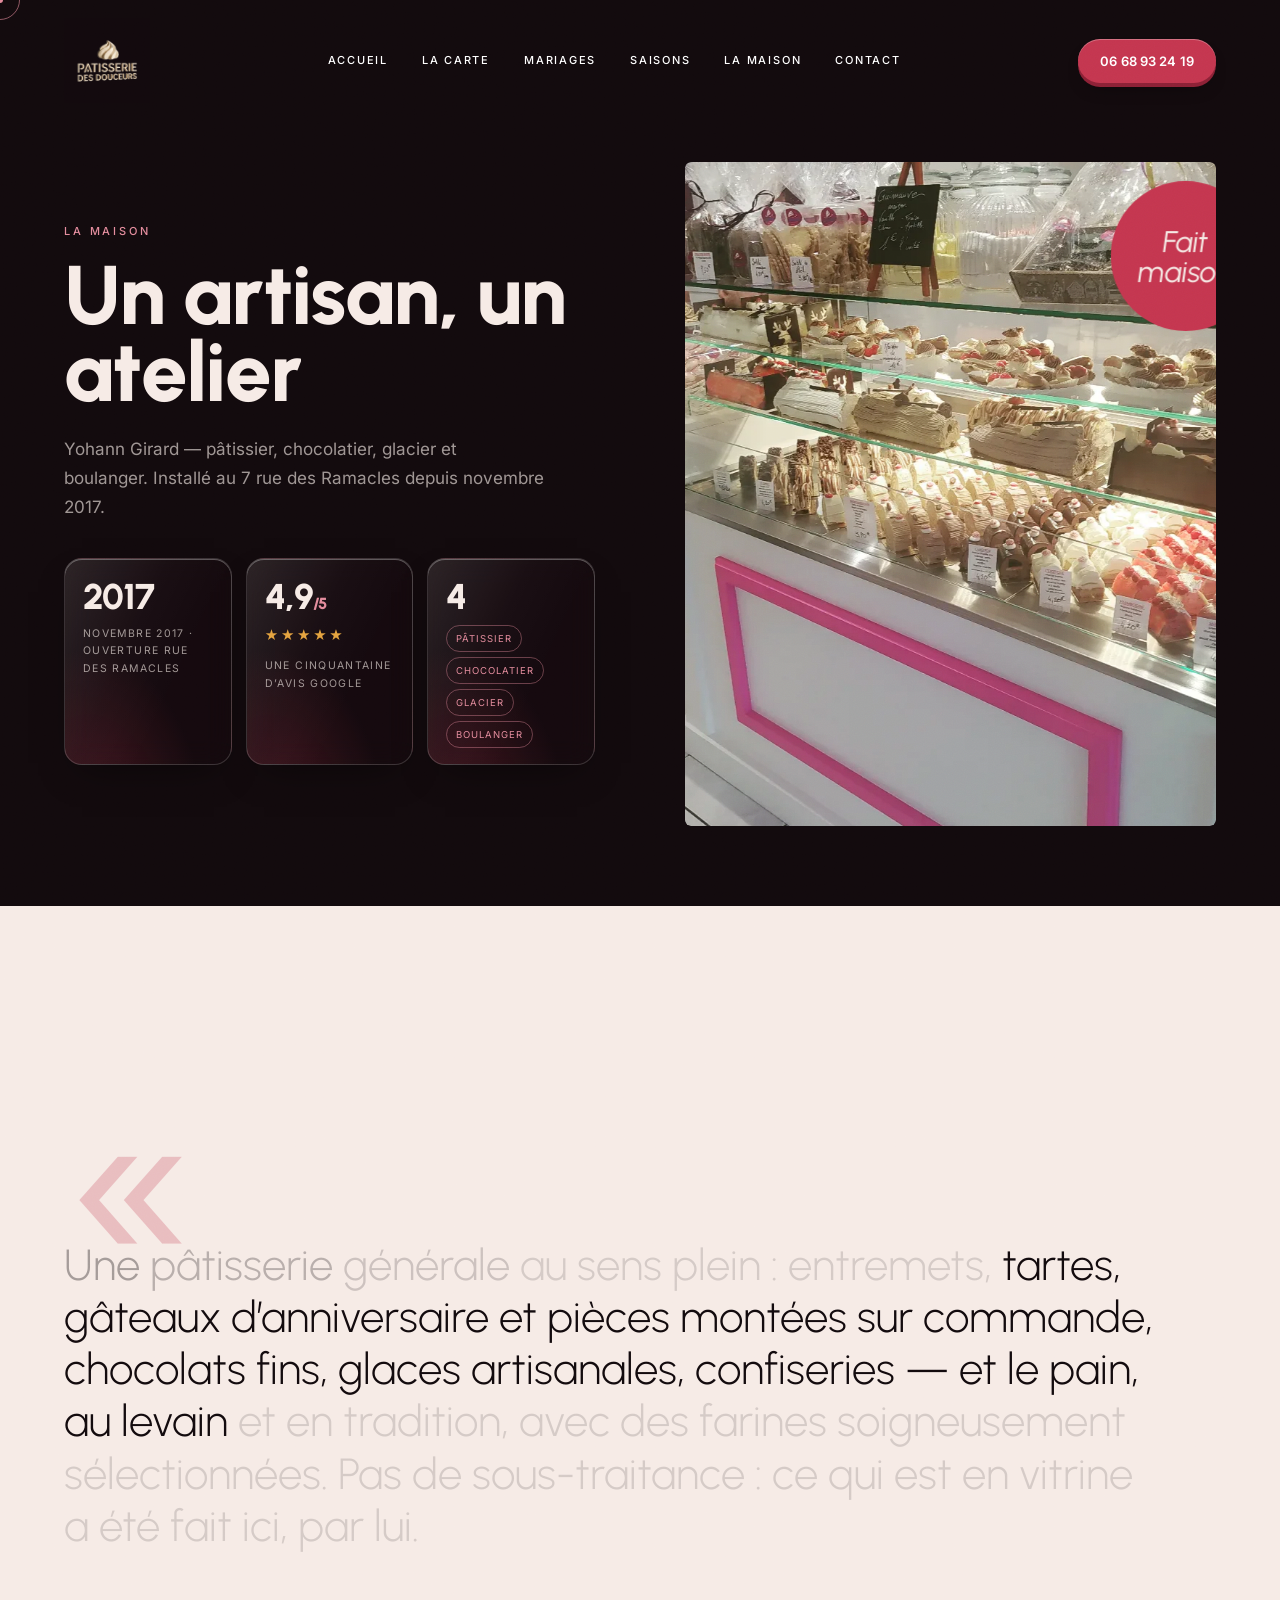
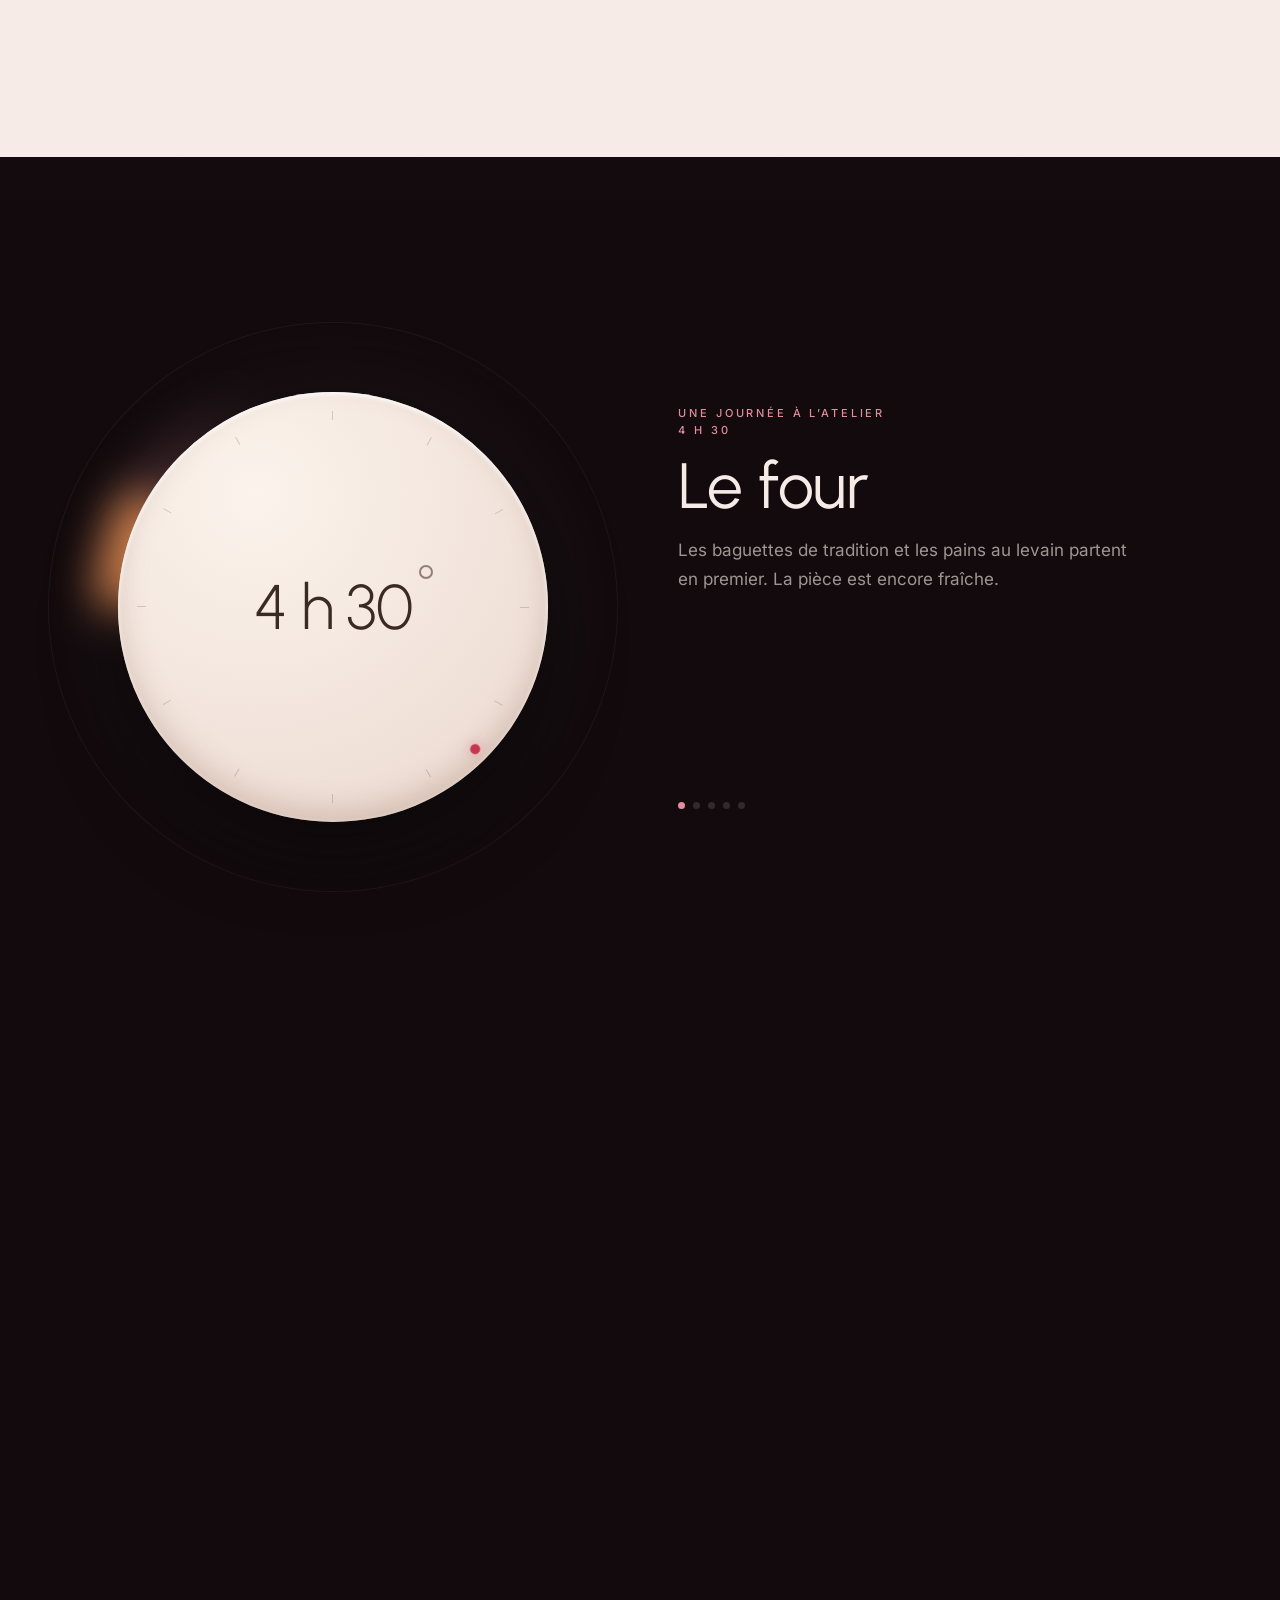
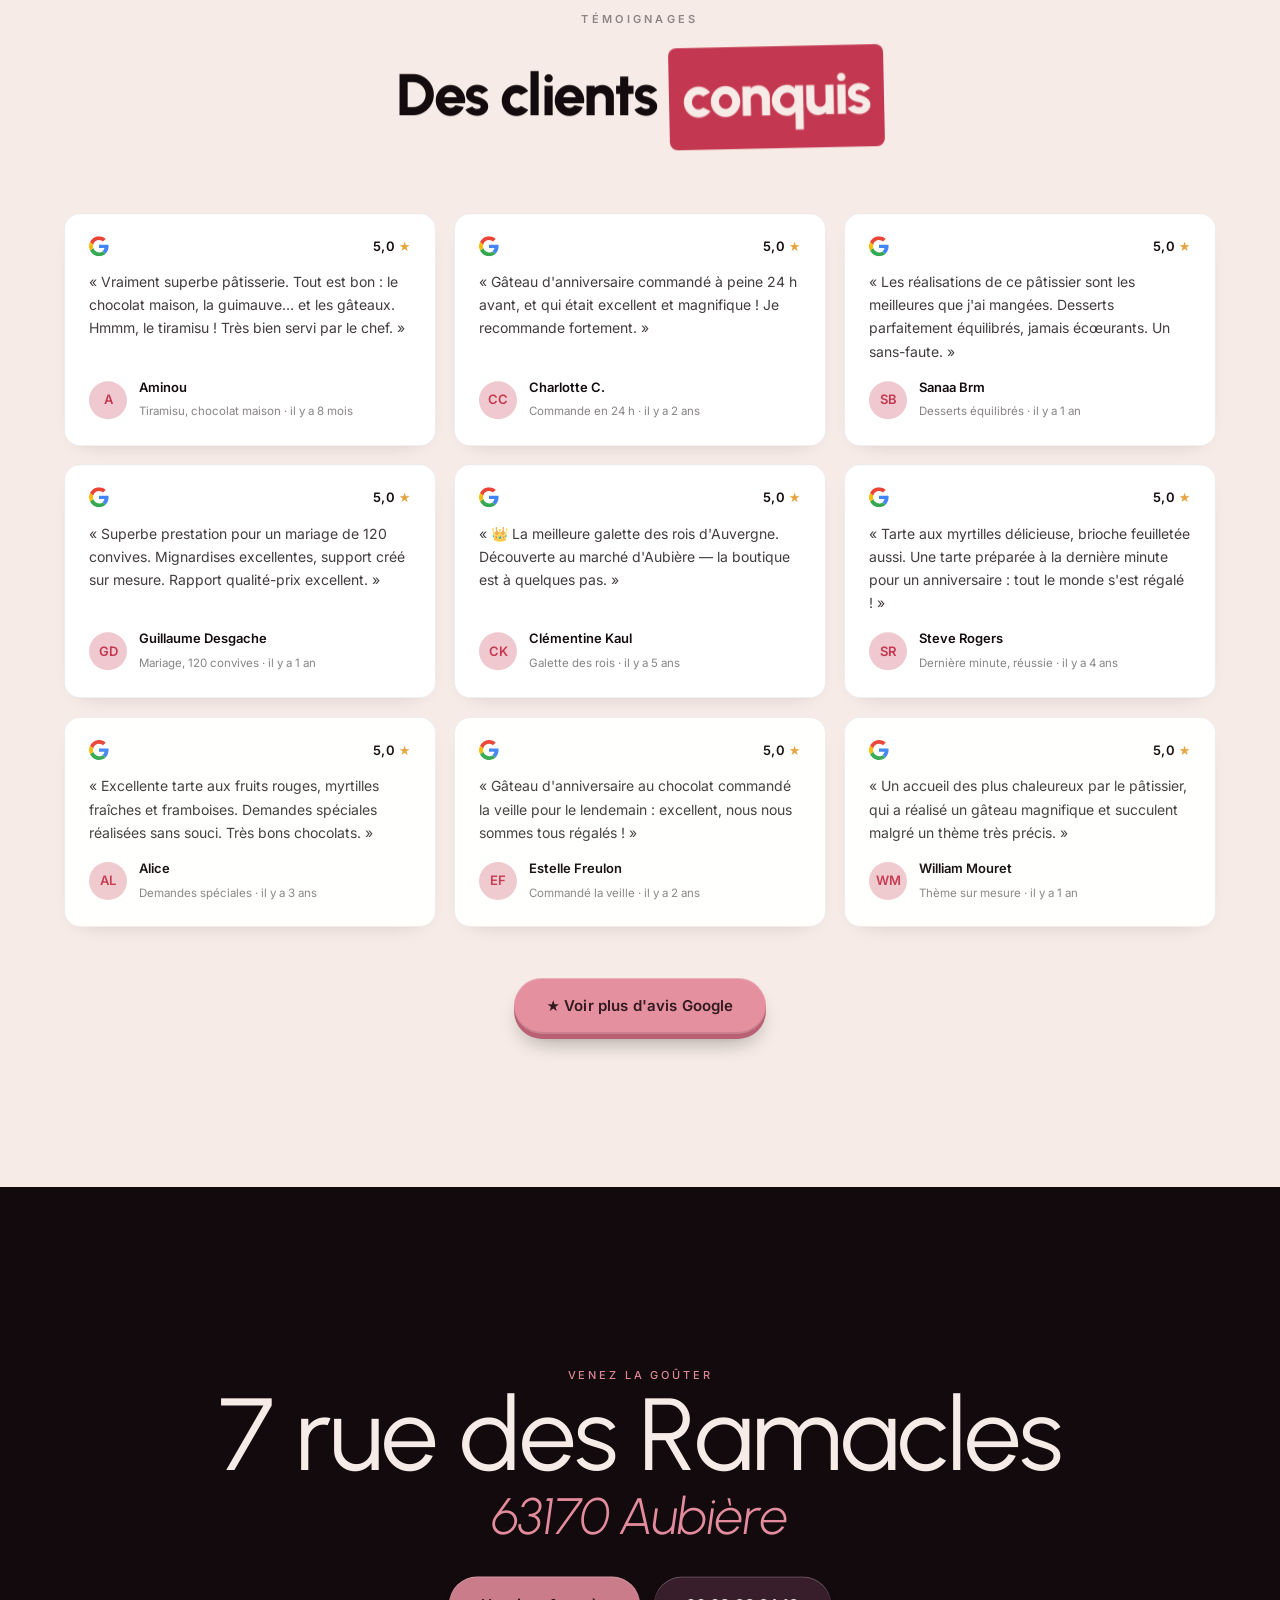
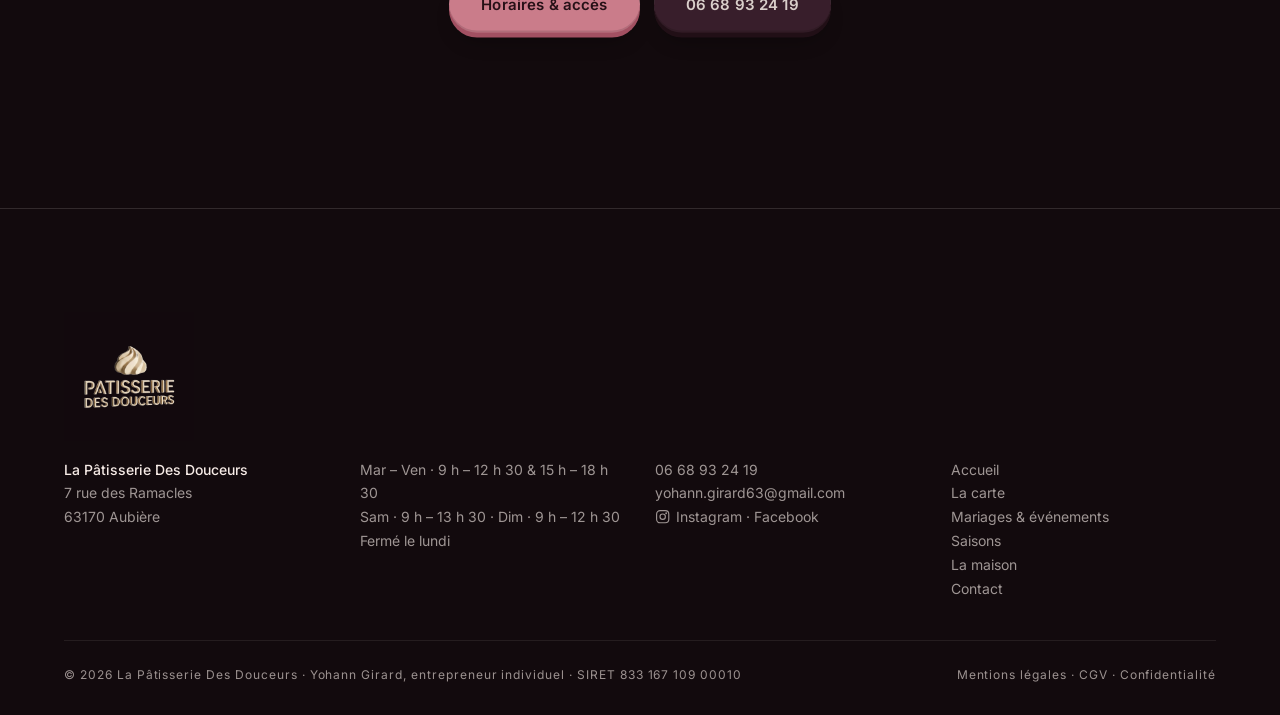
==== a-propos.html @ 2ba3e2e2 "Sélune : duplication de Patisserie douceurs Co-Authored-By: Claude Opus 5.5 <noreply@anthropic.com>" ====
<!doctype html>
<html lang="fr">
<head>
<meta charset="utf-8">
<meta name="viewport" content="width=device-width, initial-scale=1">
<title>La maison — Yohann Girard, pâtissier chocolatier à Aubière</title>
<meta name="description" content="Yohann Girard a ouvert La Pâtisserie Des Douceurs à Aubière en 2017 : pâtisserie générale, chocolats fins, glaces artisanales, pain au levain — tout est fait à l’atelier.">
<meta property="og:title" content="La maison — Yohann Girard, pâtissier chocolatier à Aubière">
<meta property="og:description" content="Yohann Girard a ouvert La Pâtisserie Des Douceurs à Aubière en 2017 : pâtisserie générale, chocolats fins, glaces artisanales, pain au levain — tout est fait à l’atelier.">
<meta property="og:image" content="img/hero.webp">
<meta property="og:locale" content="fr_FR">
<link rel="icon" href="data:image/svg+xml,%3Csvg xmlns='http://www.w3.org/2000/svg' viewBox='0 0 32 32'%3E%3Crect width='32' height='32' rx='8' fill='%23120A0D'/%3E%3Ccircle cx='16' cy='17' r='8' fill='%23E48C9D'/%3E%3Ccircle cx='13' cy='13' r='2.2' fill='%23C4364F'/%3E%3Ccircle cx='19' cy='13' r='2.2' fill='%23C4364F'/%3E%3Ccircle cx='16' cy='10' r='2.2' fill='%23C4364F'/%3E%3C/svg%3E">
<link rel="preload" href="fonts/urbanist-latin-800-normal.woff2" as="font" type="font/woff2" crossorigin>
<link rel="preload" href="fonts/inter-latin-400-normal.woff2" as="font" type="font/woff2" crossorigin>
<link rel="stylesheet" href="vendor/lenis.css">
<link rel="stylesheet" href="styles.css">
<link rel="stylesheet" href="pages.css">
</head>
<body class="sub p-maison">

<div class="grain" aria-hidden="true"></div>
<div class="cursor" aria-hidden="true"><span class="cursor__dot"></span><span class="cursor__ring"><span class="cursor__label"></span></span></div>
<header class="nav" id="nav">
  <button class="nav__burger" id="burger" aria-label="Menu"><i></i><i></i></button>
  <a class="nav__logo" href="index.html" aria-label="Pâtisserie des Douceurs">
    <img class="nav__logo-img" src="img/logo.webp" alt="Pâtisserie des Douceurs">
  </a>
  <nav class="nav__links"><a href="index.html">Accueil</a><a href="carte.html">La carte</a><a href="mariages.html">Mariages</a><a href="saisons.html">Saisons</a><a href="a-propos.html" aria-current=page>La maison</a><a href="contact.html">Contact</a></nav>
  <a class="btn btn--pill" href="tel:+33668932419" data-cursor="Appeler" data-magnet>06 68 93 24 19</a>
</header>
<div class="menu" id="menu">
  <a href="index.html">Accueil</a><a href="carte.html">La carte</a><a href="mariages.html">Mariages</a><a href="saisons.html">Saisons</a><a href="a-propos.html" aria-current=page>La maison</a><a href="contact.html">Contact</a>
</div>
<main id="top">
<section class="portrait-hero">
  <div class="portrait-hero__text">
    <p class="eyebrow" data-reveal>La maison</p>
    <h1 class="portrait-hero__title" data-letters>Un artisan, un atelier</h1>
    <p class="portrait-hero__lead" data-reveal>Yohann Girard — pâtissier, chocolatier, glacier et boulanger. Installé au 7 rue des Ramacles depuis novembre 2017.</p>
    <div class="facts" data-reveal>
      <div class="fact"><b><span data-count="2017">0</span></b><span class="fact__label">Novembre 2017 · ouverture rue des Ramacles</span></div>
      <div class="fact"><b><span class="fact__note">4,9</span><i>/5</i></b><span class="fact__stars" aria-label="4,9 sur 5">★★★★★</span><span class="fact__label">Une cinquantaine d’avis Google</span></div>
      <div class="fact"><b><span data-count="4">0</span></b><span class="fact__tags"><i>Pâtissier</i><i>Chocolatier</i><i>Glacier</i><i>Boulanger</i></span></div>
    </div>
  </div>
  <figure class="portrait-hero__fig tilt" data-tilt data-reveal-clip>
    <div class="tilt__inner"><img src="img/maison-hero.webp" alt="La vitrine de la boutique, rue des Ramacles" data-parallax-img></div>
    <span class="portrait-hero__stamp" data-speed="-0.4">Fait<br>maison</span>
  </figure>
</section>

<section class="quote">
  <p class="quote__mark" aria-hidden="true">«</p>
  <p class="quote__text" data-scrub-words>Une pâtisserie générale au sens plein : entremets, tartes, gâteaux d’anniversaire et pièces montées sur commande, chocolats fins, glaces artisanales, confiseries — et le pain, au levain et en tradition, avec des farines soigneusement sélectionnées. Pas de sous-traitance : ce qui est en vitrine a été fait ici, par lui.</p>
</section>

<section class="day" id="journee">
  <div class="day__pin">
    <div class="day__clock" aria-hidden="true">
      <span class="day__halo"></span>
      <span class="day__glow" id="clockGlow"></span>
      <span class="day__disc">
        <span class="day__ticks" id="clockTicks"></span>
        <i class="day__hand" id="clockHand"><b></b></i>
        <span class="day__time" id="clockTime">4 h 30</span>
      </span>
    </div>
    <div class="day__text">
      <p class="eyebrow">Une journée à l’atelier</p>
      <div class="day__moments"><div class="day__moment" data-moment="0"><b>4 h 30</b><h3>Le four</h3><p>Les baguettes de tradition et les pains au levain partent en premier. La pièce est encore fraîche.</p></div><div class="day__moment" data-moment="1"><b>6 h</b><h3>Les entremets</h3><p>Montage à la poche, repos au froid, glaçage velours. Ce qui a été fait la veille sort de cellule.</p></div><div class="day__moment" data-moment="2"><b>9 h</b><h3>La boutique ouvre</h3><p>Vitrine dressée. Les premières commandes du jour se retirent — parfois passées la veille.</p></div><div class="day__moment" data-moment="3"><b>12 h 30</b><h3>Pause</h3><p>Fermeture jusqu’à 15 h. Le temps de couler le chocolat, de turbiner les glaces en été.</p></div><div class="day__moment" data-moment="4"><b>15 h</b><h3>Réouverture</h3><p>Jusqu’à 18 h 30. On prend les commandes de la semaine, on parle pièces montées.</p></div></div>
      <div class="day__dots" aria-hidden="true"><i></i><i></i><i></i><i></i><i></i></div>
    </div>
  </div>
</section>

<section class="trev">
  <p class="trev__eyebrow" data-reveal>Témoignages</p>
  <h2 class="trev__title" data-reveal>Des clients <span>conquis</span></h2>
  <div class="trev__grid">
    <article class="trev__card" data-reveal>
      <header><svg class="trev__g" viewBox="0 0 24 24" width="20" height="20" aria-label="Google"><path fill="#4285F4" d="M23.5 12.3c0-.9-.1-1.5-.3-2.2H12v4.1h6.5c-.1 1.1-.8 2.7-2.4 3.8l3.7 2.9c2.2-2.1 3.7-5.1 3.7-8.6z"/><path fill="#34A853" d="M12 24c3.2 0 6-1.1 7.9-2.9l-3.7-2.9c-1 .7-2.4 1.2-4.2 1.2-3.2 0-6-2.2-6.9-5.2L1.3 17.1C3.3 21.2 7.3 24 12 24z"/><path fill="#FBBC05" d="M5.1 14.2c-.3-.7-.4-1.4-.4-2.2s.1-1.5.4-2.2L1.3 6.9C.5 8.5 0 10.2 0 12s.5 3.5 1.3 5.1l3.8-2.9z"/><path fill="#EA4335" d="M12 4.6c2.3 0 3.8 1 4.7 1.8l3.3-3.2C18 1.2 15.2 0 12 0 7.3 0 3.3 2.8 1.3 6.9l3.8 2.9c.9-3 3.7-5.2 6.9-5.2z"/></svg><span class="trev__score">5,0 <i>★</i></span></header>
      <p class="trev__quote">« Vraiment superbe pâtisserie. Tout est bon : le chocolat maison, la guimauve… et les gâteaux. Hmmm, le tiramisu ! Très bien servi par le chef. »</p>
      <footer><b>A</b><div><strong>Aminou</strong><span>Tiramisu, chocolat maison · il y a 8 mois</span></div></footer>
    </article>
    <article class="trev__card" data-reveal>
      <header><svg class="trev__g" viewBox="0 0 24 24" width="20" height="20" aria-label="Google"><path fill="#4285F4" d="M23.5 12.3c0-.9-.1-1.5-.3-2.2H12v4.1h6.5c-.1 1.1-.8 2.7-2.4 3.8l3.7 2.9c2.2-2.1 3.7-5.1 3.7-8.6z"/><path fill="#34A853" d="M12 24c3.2 0 6-1.1 7.9-2.9l-3.7-2.9c-1 .7-2.4 1.2-4.2 1.2-3.2 0-6-2.2-6.9-5.2L1.3 17.1C3.3 21.2 7.3 24 12 24z"/><path fill="#FBBC05" d="M5.1 14.2c-.3-.7-.4-1.4-.4-2.2s.1-1.5.4-2.2L1.3 6.9C.5 8.5 0 10.2 0 12s.5 3.5 1.3 5.1l3.8-2.9z"/><path fill="#EA4335" d="M12 4.6c2.3 0 3.8 1 4.7 1.8l3.3-3.2C18 1.2 15.2 0 12 0 7.3 0 3.3 2.8 1.3 6.9l3.8 2.9c.9-3 3.7-5.2 6.9-5.2z"/></svg><span class="trev__score">5,0 <i>★</i></span></header>
      <p class="trev__quote">« Gâteau d'anniversaire commandé à peine 24 h avant, et qui était excellent et magnifique ! Je recommande fortement. »</p>
      <footer><b>CC</b><div><strong>Charlotte C.</strong><span>Commande en 24 h · il y a 2 ans</span></div></footer>
    </article>
    <article class="trev__card" data-reveal>
      <header><svg class="trev__g" viewBox="0 0 24 24" width="20" height="20" aria-label="Google"><path fill="#4285F4" d="M23.5 12.3c0-.9-.1-1.5-.3-2.2H12v4.1h6.5c-.1 1.1-.8 2.7-2.4 3.8l3.7 2.9c2.2-2.1 3.7-5.1 3.7-8.6z"/><path fill="#34A853" d="M12 24c3.2 0 6-1.1 7.9-2.9l-3.7-2.9c-1 .7-2.4 1.2-4.2 1.2-3.2 0-6-2.2-6.9-5.2L1.3 17.1C3.3 21.2 7.3 24 12 24z"/><path fill="#FBBC05" d="M5.1 14.2c-.3-.7-.4-1.4-.4-2.2s.1-1.5.4-2.2L1.3 6.9C.5 8.5 0 10.2 0 12s.5 3.5 1.3 5.1l3.8-2.9z"/><path fill="#EA4335" d="M12 4.6c2.3 0 3.8 1 4.7 1.8l3.3-3.2C18 1.2 15.2 0 12 0 7.3 0 3.3 2.8 1.3 6.9l3.8 2.9c.9-3 3.7-5.2 6.9-5.2z"/></svg><span class="trev__score">5,0 <i>★</i></span></header>
      <p class="trev__quote">« Les réalisations de ce pâtissier sont les meilleures que j'ai mangées. Desserts parfaitement équilibrés, jamais écœurants. Un sans-faute. »</p>
      <footer><b>SB</b><div><strong>Sanaa Brm</strong><span>Desserts équilibrés · il y a 1 an</span></div></footer>
    </article>
    <article class="trev__card" data-reveal>
      <header><svg class="trev__g" viewBox="0 0 24 24" width="20" height="20" aria-label="Google"><path fill="#4285F4" d="M23.5 12.3c0-.9-.1-1.5-.3-2.2H12v4.1h6.5c-.1 1.1-.8 2.7-2.4 3.8l3.7 2.9c2.2-2.1 3.7-5.1 3.7-8.6z"/><path fill="#34A853" d="M12 24c3.2 0 6-1.1 7.9-2.9l-3.7-2.9c-1 .7-2.4 1.2-4.2 1.2-3.2 0-6-2.2-6.9-5.2L1.3 17.1C3.3 21.2 7.3 24 12 24z"/><path fill="#FBBC05" d="M5.1 14.2c-.3-.7-.4-1.4-.4-2.2s.1-1.5.4-2.2L1.3 6.9C.5 8.5 0 10.2 0 12s.5 3.5 1.3 5.1l3.8-2.9z"/><path fill="#EA4335" d="M12 4.6c2.3 0 3.8 1 4.7 1.8l3.3-3.2C18 1.2 15.2 0 12 0 7.3 0 3.3 2.8 1.3 6.9l3.8 2.9c.9-3 3.7-5.2 6.9-5.2z"/></svg><span class="trev__score">5,0 <i>★</i></span></header>
      <p class="trev__quote">« Superbe prestation pour un mariage de 120 convives. Mignardises excellentes, support créé sur mesure. Rapport qualité-prix excellent. »</p>
      <footer><b>GD</b><div><strong>Guillaume Desgache</strong><span>Mariage, 120 convives · il y a 1 an</span></div></footer>
    </article>
    <article class="trev__card" data-reveal>
      <header><svg class="trev__g" viewBox="0 0 24 24" width="20" height="20" aria-label="Google"><path fill="#4285F4" d="M23.5 12.3c0-.9-.1-1.5-.3-2.2H12v4.1h6.5c-.1 1.1-.8 2.7-2.4 3.8l3.7 2.9c2.2-2.1 3.7-5.1 3.7-8.6z"/><path fill="#34A853" d="M12 24c3.2 0 6-1.1 7.9-2.9l-3.7-2.9c-1 .7-2.4 1.2-4.2 1.2-3.2 0-6-2.2-6.9-5.2L1.3 17.1C3.3 21.2 7.3 24 12 24z"/><path fill="#FBBC05" d="M5.1 14.2c-.3-.7-.4-1.4-.4-2.2s.1-1.5.4-2.2L1.3 6.9C.5 8.5 0 10.2 0 12s.5 3.5 1.3 5.1l3.8-2.9z"/><path fill="#EA4335" d="M12 4.6c2.3 0 3.8 1 4.7 1.8l3.3-3.2C18 1.2 15.2 0 12 0 7.3 0 3.3 2.8 1.3 6.9l3.8 2.9c.9-3 3.7-5.2 6.9-5.2z"/></svg><span class="trev__score">5,0 <i>★</i></span></header>
      <p class="trev__quote">« 👑 La meilleure galette des rois d'Auvergne. Découverte au marché d'Aubière — la boutique est à quelques pas. »</p>
      <footer><b>CK</b><div><strong>Clémentine Kaul</strong><span>Galette des rois · il y a 5 ans</span></div></footer>
    </article>
    <article class="trev__card" data-reveal>
      <header><svg class="trev__g" viewBox="0 0 24 24" width="20" height="20" aria-label="Google"><path fill="#4285F4" d="M23.5 12.3c0-.9-.1-1.5-.3-2.2H12v4.1h6.5c-.1 1.1-.8 2.7-2.4 3.8l3.7 2.9c2.2-2.1 3.7-5.1 3.7-8.6z"/><path fill="#34A853" d="M12 24c3.2 0 6-1.1 7.9-2.9l-3.7-2.9c-1 .7-2.4 1.2-4.2 1.2-3.2 0-6-2.2-6.9-5.2L1.3 17.1C3.3 21.2 7.3 24 12 24z"/><path fill="#FBBC05" d="M5.1 14.2c-.3-.7-.4-1.4-.4-2.2s.1-1.5.4-2.2L1.3 6.9C.5 8.5 0 10.2 0 12s.5 3.5 1.3 5.1l3.8-2.9z"/><path fill="#EA4335" d="M12 4.6c2.3 0 3.8 1 4.7 1.8l3.3-3.2C18 1.2 15.2 0 12 0 7.3 0 3.3 2.8 1.3 6.9l3.8 2.9c.9-3 3.7-5.2 6.9-5.2z"/></svg><span class="trev__score">5,0 <i>★</i></span></header>
      <p class="trev__quote">« Tarte aux myrtilles délicieuse, brioche feuilletée aussi. Une tarte préparée à la dernière minute pour un anniversaire : tout le monde s'est régalé ! »</p>
      <footer><b>SR</b><div><strong>Steve Rogers</strong><span>Dernière minute, réussie · il y a 4 ans</span></div></footer>
    </article>
    <article class="trev__card" data-reveal>
      <header><svg class="trev__g" viewBox="0 0 24 24" width="20" height="20" aria-label="Google"><path fill="#4285F4" d="M23.5 12.3c0-.9-.1-1.5-.3-2.2H12v4.1h6.5c-.1 1.1-.8 2.7-2.4 3.8l3.7 2.9c2.2-2.1 3.7-5.1 3.7-8.6z"/><path fill="#34A853" d="M12 24c3.2 0 6-1.1 7.9-2.9l-3.7-2.9c-1 .7-2.4 1.2-4.2 1.2-3.2 0-6-2.2-6.9-5.2L1.3 17.1C3.3 21.2 7.3 24 12 24z"/><path fill="#FBBC05" d="M5.1 14.2c-.3-.7-.4-1.4-.4-2.2s.1-1.5.4-2.2L1.3 6.9C.5 8.5 0 10.2 0 12s.5 3.5 1.3 5.1l3.8-2.9z"/><path fill="#EA4335" d="M12 4.6c2.3 0 3.8 1 4.7 1.8l3.3-3.2C18 1.2 15.2 0 12 0 7.3 0 3.3 2.8 1.3 6.9l3.8 2.9c.9-3 3.7-5.2 6.9-5.2z"/></svg><span class="trev__score">5,0 <i>★</i></span></header>
      <p class="trev__quote">« Excellente tarte aux fruits rouges, myrtilles fraîches et framboises. Demandes spéciales réalisées sans souci. Très bons chocolats. »</p>
      <footer><b>AL</b><div><strong>Alice</strong><span>Demandes spéciales · il y a 3 ans</span></div></footer>
    </article>
    <article class="trev__card" data-reveal>
      <header><svg class="trev__g" viewBox="0 0 24 24" width="20" height="20" aria-label="Google"><path fill="#4285F4" d="M23.5 12.3c0-.9-.1-1.5-.3-2.2H12v4.1h6.5c-.1 1.1-.8 2.7-2.4 3.8l3.7 2.9c2.2-2.1 3.7-5.1 3.7-8.6z"/><path fill="#34A853" d="M12 24c3.2 0 6-1.1 7.9-2.9l-3.7-2.9c-1 .7-2.4 1.2-4.2 1.2-3.2 0-6-2.2-6.9-5.2L1.3 17.1C3.3 21.2 7.3 24 12 24z"/><path fill="#FBBC05" d="M5.1 14.2c-.3-.7-.4-1.4-.4-2.2s.1-1.5.4-2.2L1.3 6.9C.5 8.5 0 10.2 0 12s.5 3.5 1.3 5.1l3.8-2.9z"/><path fill="#EA4335" d="M12 4.6c2.3 0 3.8 1 4.7 1.8l3.3-3.2C18 1.2 15.2 0 12 0 7.3 0 3.3 2.8 1.3 6.9l3.8 2.9c.9-3 3.7-5.2 6.9-5.2z"/></svg><span class="trev__score">5,0 <i>★</i></span></header>
      <p class="trev__quote">« Gâteau d'anniversaire au chocolat commandé la veille pour le lendemain : excellent, nous nous sommes tous régalés ! »</p>
      <footer><b>EF</b><div><strong>Estelle Freulon</strong><span>Commandé la veille · il y a 2 ans</span></div></footer>
    </article>
    <article class="trev__card" data-reveal>
      <header><svg class="trev__g" viewBox="0 0 24 24" width="20" height="20" aria-label="Google"><path fill="#4285F4" d="M23.5 12.3c0-.9-.1-1.5-.3-2.2H12v4.1h6.5c-.1 1.1-.8 2.7-2.4 3.8l3.7 2.9c2.2-2.1 3.7-5.1 3.7-8.6z"/><path fill="#34A853" d="M12 24c3.2 0 6-1.1 7.9-2.9l-3.7-2.9c-1 .7-2.4 1.2-4.2 1.2-3.2 0-6-2.2-6.9-5.2L1.3 17.1C3.3 21.2 7.3 24 12 24z"/><path fill="#FBBC05" d="M5.1 14.2c-.3-.7-.4-1.4-.4-2.2s.1-1.5.4-2.2L1.3 6.9C.5 8.5 0 10.2 0 12s.5 3.5 1.3 5.1l3.8-2.9z"/><path fill="#EA4335" d="M12 4.6c2.3 0 3.8 1 4.7 1.8l3.3-3.2C18 1.2 15.2 0 12 0 7.3 0 3.3 2.8 1.3 6.9l3.8 2.9c.9-3 3.7-5.2 6.9-5.2z"/></svg><span class="trev__score">5,0 <i>★</i></span></header>
      <p class="trev__quote">« Un accueil des plus chaleureux par le pâtissier, qui a réalisé un gâteau magnifique et succulent malgré un thème très précis. »</p>
      <footer><b>WM</b><div><strong>William Mouret</strong><span>Thème sur mesure · il y a 1 an</span></div></footer>
    </article>
  </div>
  <div class="trev__more" data-reveal><a class="btn btn--light" href="https://share.google/u4BPhog5sqUFzvgVQ" target="_blank" rel="noopener" data-cursor="Ouvrir" data-magnet>★ Voir plus d'avis Google</a></div>
</section>

<section class="addr-band">
  <p class="eyebrow" data-reveal>Venez la goûter</p>
  <a class="addr-band__line" href="https://www.google.com/maps/place/La+P%C3%A2tisserie+Des+Douceurs/@45.7500017,3.1126129,17z/data=!3m1!4b1!4m6!3m5!1s0x47f71c6318a7c699:0xd2ce1351e3a34133!8m2!3d45.7500017!4d3.1126129!16s%2Fg%2F11g0hn_td8" target="_blank" rel="noopener" data-letters data-cursor="Itinéraire">7 rue des Ramacles</a>
  <a class="addr-band__line addr-band__line--small" href="https://www.google.com/maps/place/La+P%C3%A2tisserie+Des+Douceurs/@45.7500017,3.1126129,17z/data=!3m1!4b1!4m6!3m5!1s0x47f71c6318a7c699:0xd2ce1351e3a34133!8m2!3d45.7500017!4d3.1126129!16s%2Fg%2F11g0hn_td8" target="_blank" rel="noopener" data-letters>63170 Aubière</a>
  <div class="cta-band__actions" data-reveal><a class="btn btn--light" href="contact.html" data-magnet>Horaires &amp; accès</a><a class="btn btn--ghost" href="tel:+33668932419" data-magnet>06 68 93 24 19</a></div>
</section>
</main><footer class="footer footer--page">
  <img class="footer__logo" src="img/logo.webp" alt="Pâtisserie des Douceurs">
  <div class="footer__cols">
    <div><b>La Pâtisserie Des Douceurs</b><br>7 rue des Ramacles<br>63170 Aubière</div>
    <div>Mar – Ven · 9 h – 12 h 30 &amp; 15 h – 18 h 30<br>Sam · 9 h – 13 h 30 · Dim · 9 h – 12 h 30<br>Fermé le lundi</div>
    <div><a href="tel:+33668932419">06 68 93 24 19</a><br><a href="mailto:yohann.girard63@gmail.com">yohann.girard63@gmail.com</a><br><a href="https://www.instagram.com/lapatisseriedesdouceurs/" target="_blank" rel="noopener"><svg class="ig-ico" viewBox="0 0 24 24" fill="none" aria-hidden="true"><rect x="2.5" y="2.5" width="19" height="19" rx="5.5" stroke="currentColor" stroke-width="1.8"/><circle cx="12" cy="12" r="4.2" stroke="currentColor" stroke-width="1.8"/><circle cx="17.4" cy="6.6" r="1.4" fill="currentColor"/></svg>Instagram</a> · <a href="https://www.facebook.com/p/La-p%C3%A2tisserie-des-douceurs-100042399776991/" target="_blank" rel="noopener">Facebook</a></div>
    <div><a href="index.html">Accueil</a><br><a href="carte.html">La carte</a><br><a href="mariages.html">Mariages &amp; événements</a><br><a href="saisons.html">Saisons</a><br><a href="a-propos.html">La maison</a><br><a href="contact.html">Contact</a></div>
  </div>
  <div class="footer__row">
    <span>© 2026 La Pâtisserie Des Douceurs · Yohann Girard, entrepreneur individuel · SIRET 833 167 109 00010</span>
    <span><a href="mentions-legales.html">Mentions légales · CGV · Confidentialité</a></span>
  </div>
</footer>

<script src="vendor/gsap.min.js"></script>
<script src="vendor/ScrollTrigger.min.js"></script>
<script src="vendor/lenis.min.js"></script>
<script src="main.js"></script>

</body>
</html>
---- vendor/lenis.css ----
html.lenis,
html.lenis body {
  height: auto;
}

.lenis:not(.lenis-autoToggle).lenis-stopped {
  overflow: clip;
}

.lenis [data-lenis-prevent],
.lenis [data-lenis-prevent-wheel],
.lenis [data-lenis-prevent-touch],
.lenis [data-lenis-prevent-vertical],
.lenis [data-lenis-prevent-horizontal] {
  overscroll-behavior: contain;
}

.lenis.lenis-smooth iframe {
  pointer-events: none;
}

.lenis.lenis-autoToggle {
  transition-property: overflow;
  transition-duration: 1ms;
  transition-behavior: allow-discrete;
}
---- styles.css ----
/* ═══════════════════════════════════════════════
   MAISON ROSALIE — styles · direction « noir framboise »
   ═══════════════════════════════════════════════ */
@font-face{font-family:Urbanist;font-weight:300;font-display:swap;src:url(fonts/urbanist-latin-300-normal.woff2) format('woff2')}
@font-face{font-family:Urbanist;font-weight:300;font-style:italic;font-display:swap;src:url(fonts/urbanist-latin-300-italic.woff2) format('woff2')}
@font-face{font-family:Urbanist;font-weight:400;font-display:swap;src:url(fonts/urbanist-latin-400-normal.woff2) format('woff2')}
@font-face{font-family:Urbanist;font-weight:400;font-style:italic;font-display:swap;src:url(fonts/urbanist-latin-400-italic.woff2) format('woff2')}
@font-face{font-family:Urbanist;font-weight:500;font-display:swap;src:url(fonts/urbanist-latin-500-normal.woff2) format('woff2')}
@font-face{font-family:Urbanist;font-weight:600;font-display:swap;src:url(fonts/urbanist-latin-600-normal.woff2) format('woff2')}
@font-face{font-family:Urbanist;font-weight:700;font-display:swap;src:url(fonts/urbanist-latin-700-normal.woff2) format('woff2')}
@font-face{font-family:Urbanist;font-weight:800;font-display:swap;src:url(fonts/urbanist-latin-800-normal.woff2) format('woff2')}
@font-face{font-family:Inter;font-weight:400;font-display:swap;src:url(fonts/inter-latin-400-normal.woff2) format('woff2')}
@font-face{font-family:Inter;font-weight:500;font-display:swap;src:url(fonts/inter-latin-500-normal.woff2) format('woff2')}
@font-face{font-family:Inter;font-weight:600;font-display:swap;src:url(fonts/inter-latin-600-normal.woff2) format('woff2')}

:root{
  --noir:#120A0D;
  --noir-2:#1E1216;
  --cream:#F6EBE6;
  --blush:#EFC9CF;
  --rose:#E48C9D;
  --framboise:#C4364F;
  --ink-2:rgba(246,235,230,.62);
  --line:rgba(246,235,230,.14);
  --serif:Urbanist,'Helvetica Neue',Arial,sans-serif;
  --sans:Inter,system-ui,sans-serif;
  --pad:clamp(20px,5vw,80px);
  --ease:cubic-bezier(.16,1,.3,1);
}
*{box-sizing:border-box;margin:0;padding:0}
html{scroll-behavior:smooth;-webkit-text-size-adjust:100%}
html.lenis-active{scroll-behavior:auto}
body{font-family:var(--sans);font-size:16px;line-height:1.6;color:var(--cream);background:var(--noir);overflow-x:hidden}
img,video{display:block;max-width:100%}
a{color:inherit;text-decoration:none}
button{font:inherit;color:inherit;background:none;border:0;cursor:pointer}
main{position:relative}

/* — grain — */
.grain{position:fixed;inset:-100%;z-index:97;pointer-events:none;opacity:.075;mix-blend-mode:overlay;background-image:url("data:image/svg+xml,%3Csvg xmlns='http://www.w3.org/2000/svg' width='300' height='300'%3E%3Cfilter id='n'%3E%3CfeTurbulence type='fractalNoise' baseFrequency='.9' numOctaves='3' stitchTiles='stitch'/%3E%3C/filter%3E%3Crect width='100%25' height='100%25' filter='url(%23n)'/%3E%3C/svg%3E");animation:grain 1.2s steps(6) infinite}
@keyframes grain{0%{transform:translate(0,0)}20%{transform:translate(-3%,2%)}40%{transform:translate(2%,-4%)}60%{transform:translate(-4%,-1%)}80%{transform:translate(3%,3%)}100%{transform:translate(0,0)}}

/* — typo — */
.eyebrow{font-size:11px;letter-spacing:.26em;text-transform:uppercase;font-weight:500;color:var(--rose)}
.h2{font-family:var(--serif);font-weight:700;font-size:clamp(40px,5.6vw,84px);line-height:.95;letter-spacing:-.04em}
.link{display:inline-flex;gap:.5em;align-items:center;font-size:13px;letter-spacing:.1em;text-transform:uppercase;font-weight:500;border-bottom:1px solid currentColor;padding-bottom:5px}
.link i{font-style:normal;transition:transform .4s var(--ease)}
.link:hover i{transform:translateX(6px)}

/* lettres découpées */
.wd{display:inline-block;white-space:nowrap}
.ch{display:inline-block;will-change:transform;backface-visibility:hidden}

/* — boutons : pilules 3D pleines (style capsule), AUCUN effet au survol — */
.btn{--c:#C4364F;--c-edge:#8C2136;position:relative;display:inline-flex;align-items:center;justify-content:center;gap:.5em;height:56px;padding:0 32px;border-radius:999px;font-size:15px;font-weight:700;letter-spacing:.01em;white-space:nowrap;color:#fff;background:var(--c);box-shadow:0 5px 0 var(--c-edge),inset 0 1px 0 rgba(255,255,255,.28),inset 0 -2px 0 rgba(0,0,0,.12),0 14px 24px -10px rgba(0,0,0,.45)}
.btn--light{--c:#E48C9D;--c-edge:#B75B6F;color:#2A1219}
.btn--ghost{--c:#3E2230;--c-edge:#241119;color:#F6EBE6}
.btn--noir{--c:#1E1216;--c-edge:#0B0608;color:#F6EBE6}
.btn--pill{height:44px;padding:0 22px;font-size:13px;box-shadow:0 4px 0 var(--c-edge),inset 0 1px 0 rgba(255,255,255,.28),0 10px 18px -8px rgba(0,0,0,.45)}

/* lettres découpées */
.wd{display:inline-block;white-space:nowrap}
.ch{display:inline-block;will-change:transform;backface-visibility:hidden}



.ig-ico{width:1.1em;height:1.1em;vertical-align:-.18em;margin-right:.4em;display:inline-block}
.ig-ico--big{width:.75em;height:.75em;vertical-align:-.06em;margin-right:.25em}

/* ══════════ LOADER ══════════ */
.loader{position:fixed;inset:0;z-index:100;background:var(--noir);color:var(--cream);display:grid;place-items:center;border-radius:0 0 0 0}
.loader__inner{text-align:center}
.loader__logo{display:block;width:clamp(150px,22vw,260px);margin:0 auto 14px}
.loader__mark{display:block;font-family:var(--serif);font-weight:800;letter-spacing:-.02em;font-size:clamp(26px,4.6vw,58px);line-height:1;overflow:hidden}
.loader__mark .ch{transform:translateY(110%)}
.loader__sub{display:block;font-size:11px;letter-spacing:.34em;text-transform:uppercase;opacity:.55;margin-top:14px}
.loader__count{position:absolute;right:var(--pad);bottom:var(--pad);font-family:var(--serif);font-size:clamp(60px,10vw,140px);line-height:1;font-weight:300;color:var(--rose)}

/* ══════════ CURSEUR ══════════ */
.cursor{position:fixed;left:0;top:0;z-index:99;pointer-events:none;display:none}
@media (hover:hover) and (pointer:fine){.cursor{display:block}}
.cursor__dot{position:absolute;width:6px;height:6px;border-radius:50%;background:var(--rose);transform:translate(-50%,-50%)}
.cursor__ring{position:absolute;width:40px;height:40px;border-radius:50%;border:1px solid rgba(228,140,157,.6);transform:translate(-50%,-50%);display:grid;place-items:center;transition:width .4s var(--ease),height .4s var(--ease),background .4s,border-color .4s}
.cursor__label{font-size:10px;letter-spacing:.14em;text-transform:uppercase;font-weight:500;color:#fff;opacity:0;transition:opacity .3s}
.cursor.is-label .cursor__ring{width:92px;height:92px;background:var(--framboise);border-color:var(--framboise)}
.cursor.is-label .cursor__label{opacity:1}
.cursor.is-label .cursor__dot{opacity:0}

/* ══════════ NAV ══════════ */
.nav{position:fixed;top:0;left:0;right:0;z-index:50;display:flex;align-items:center;justify-content:space-between;gap:20px;padding:18px var(--pad);color:#fff}
.nav__burger,.nav__logo,.nav__links{mix-blend-mode:difference}
.nav__logo{display:block;line-height:0}
.nav__logo-img{height:86px;width:auto;display:block}
.nav__logo-crown{font-size:14px;margin-bottom:2px}
.nav__logo-word{font-family:var(--serif);font-size:26px;letter-spacing:.06em;text-transform:uppercase}
.nav__logo-sub{font-size:8px;letter-spacing:.3em;text-transform:uppercase;opacity:.8;margin-top:3px}
.nav__links{display:flex;gap:34px;font-size:11px;letter-spacing:.16em;text-transform:uppercase;font-weight:500}
.nav__links a{position:relative}
.nav__links a::after{content:"";position:absolute;left:0;right:0;bottom:-6px;height:1px;background:currentColor;transform:scaleX(0);transform-origin:right;transition:transform .5s var(--ease)}
.nav__links a:hover::after{transform:scaleX(1);transform-origin:left}
.nav__burger{display:none;width:32px;height:32px;position:relative}
.nav__burger i{position:absolute;left:5px;right:5px;height:1.5px;background:currentColor;transition:transform .4s var(--ease),top .4s}
.nav__burger i:first-child{top:12px}.nav__burger i:last-child{top:19px}
.menu{position:fixed;inset:0;z-index:49;background:var(--framboise);color:var(--cream);display:flex;flex-direction:column;justify-content:center;padding:var(--pad);gap:10px;font-family:var(--serif);font-size:clamp(44px,11vw,72px);line-height:1.05;transform:translateY(-100%);transition:transform .8s var(--ease)}
.menu.open{transform:none}
body.menu-open .nav__burger i:first-child{top:15px;transform:rotate(45deg)}
body.menu-open .nav__burger i:last-child{top:15px;transform:rotate(-45deg)}

/* ══════════ 1. HERO — vidéo plein écran, phrases en séquence ══════════ */
.hero-wrap{height:200svh;position:relative;z-index:1}
.hero{position:sticky;top:0;height:100svh;min-height:640px;overflow:hidden;background:var(--noir);color:#fff}
.hero__media{position:absolute;inset:0;background:var(--noir);display:grid;grid-template-columns:1fr 1fr 1fr}
.hero__cell{position:relative;overflow:hidden}
.hero__cell+.hero__cell{border-left:1px solid rgba(246,235,230,.08)}
.hero__video{width:100%;height:100%;object-fit:cover;object-position:50% 45%;will-change:transform;filter:contrast(1.04) saturate(1.06)}
/* pas d'aplat : un dégradé doux sous le texte, rien d'autre */
.hero__veil{position:absolute;inset:0;background:linear-gradient(0deg,rgba(18,10,13,.72) 0%,rgba(18,10,13,.28) 42%,rgba(18,10,13,0) 70%);pointer-events:none}
.hero__text{position:absolute;left:var(--pad);right:var(--pad);bottom:clamp(60px,9svh,100px);max-width:980px;z-index:2;text-shadow:0 2px 24px rgba(0,0,0,.55)}
.hero__eyebrow{display:flex;align-items:center;gap:16px;font-size:11px;letter-spacing:.3em;text-transform:uppercase;color:var(--rose);font-weight:600}
.hero__eyebrow i{width:40px;height:1px;background:currentColor;transform:scaleX(0);transform-origin:left}
.hero__title{font-family:var(--serif);font-weight:800;font-size:clamp(50px,7vw,120px);line-height:.9;letter-spacing:-.045em;text-transform:uppercase;margin:.28em 0 .3em}
.hero__line{display:block}
.hero__line:nth-child(2){color:var(--rose)}
.hero__title .wd{overflow:hidden;vertical-align:top;padding-bottom:.08em;margin-bottom:-.08em}
.hero__title .ch{transform:translateY(110%)}
.hero__lines{position:relative;height:2.6em;font-size:clamp(17px,1.5vw,23px);line-height:1.3;max-width:620px;font-weight:500}
.hero__lines p{position:absolute;left:0;top:0;opacity:0;transform:translateY(14px);will-change:transform,opacity}
.hero__actions{display:flex;gap:14px;flex-wrap:wrap;margin-top:26px;clip-path:inset(0 0 100% 0)}
.hero__meta{list-style:none;display:flex;gap:26px;flex-wrap:wrap;margin-top:36px;font-size:11px;letter-spacing:.22em;text-transform:uppercase;color:rgba(255,255,255,.75);clip-path:inset(0 0 100% 0)}
.hero__meta li::before{content:"";display:inline-block;width:6px;height:6px;border-radius:50%;background:var(--rose);margin-right:10px;vertical-align:middle}
.hero__scroll{position:absolute;right:var(--pad);bottom:30px;z-index:2;display:flex;align-items:center;gap:12px;font-size:10px;letter-spacing:.3em;text-transform:uppercase;opacity:.8}
.hero__scroll svg{animation:bounce 1.8s infinite}
@keyframes bounce{0%,100%{transform:translateY(0)}50%{transform:translateY(6px)}}

/* ══════════ 2. MANIFESTE ══════════ */
.manifeste{position:relative;z-index:2;background:var(--cream);color:var(--noir);padding:clamp(80px,10vw,140px) 0 clamp(100px,14vw,200px);border-radius:clamp(24px,4vw,56px) clamp(24px,4vw,56px) 0 0;box-shadow:0 -40px 120px rgba(0,0,0,.5);overflow:hidden}
.mani__lines{font-family:var(--serif);font-weight:700;font-size:clamp(46px,8.6vw,140px);line-height:1;letter-spacing:-.04em;padding:0 var(--pad)}
.mani__line{display:flex;align-items:center;gap:.22em;white-space:nowrap;will-change:transform}
.mani__line--right{justify-content:flex-end}
.mani__line .it{font-style:italic;font-weight:300;color:var(--framboise)}
.mani__inline{width:1.45em;height:.82em;object-fit:cover;border-radius:999px;flex:none;transform:scaleX(.3);transform-origin:left center;will-change:transform}
.mani__grid{display:grid;grid-template-columns:1fr 1fr;gap:clamp(40px,7vw,120px);align-items:center;padding:clamp(80px,10vw,160px) var(--pad) 0;position:relative}
.mani__fig{position:relative;overflow:hidden;border-radius:6px;aspect-ratio:4/5;box-shadow:0 50px 100px -30px rgba(18,10,13,.5)}
.mani__fig img{width:100%;height:100%;object-fit:cover}
.mani__fig figcaption{position:absolute;left:22px;bottom:20px;color:#fff;font-size:11px;letter-spacing:.24em;text-transform:uppercase}
.mani__p{font-family:var(--serif);font-weight:300;font-size:clamp(26px,2.6vw,40px);line-height:1.25;margin:24px 0 40px}
.mani__p .sw{opacity:.16}
.mani__ctas{display:flex;gap:26px;align-items:center;flex-wrap:wrap}
.mani__badge{position:absolute;right:var(--pad);top:clamp(30px,5vw,80px);width:150px;height:150px;color:var(--framboise)}
.mani__badge svg{width:100%;height:100%;animation:spin 18s linear infinite}
.mani__badge text{font-family:var(--sans);font-size:10.5px;letter-spacing:.2em;fill:currentColor;font-weight:500}
@keyframes spin{to{transform:rotate(360deg)}}

/* — clip reveal — */
[data-reveal-clip]{clip-path:inset(14% 0 14% 0 round 6px)}
[data-reveal-clip] img,[data-reveal-clip] video{transform:scale(1.18)}
.no-js [data-reveal-clip]{clip-path:none}.no-js [data-reveal-clip] img{transform:none}
[data-reveal]{opacity:0;transform:translateY(30px)}

/* ══════════ 3. VITRINE ══════════ */
.vitrine{background:var(--noir);position:relative;z-index:2}
.vitrine__pin{height:100svh;min-height:640px;display:flex;flex-direction:column;justify-content:center;overflow:hidden;padding:0 0 0 var(--pad);position:relative;perspective:1400px}
.vitrine__ghost{position:absolute;left:-1vw;top:50%;transform:translateY(-50%);font-family:var(--serif);font-style:italic;font-weight:300;font-size:36vw;line-height:1;color:transparent;-webkit-text-stroke:1px rgba(246,235,230,.14);pointer-events:none;white-space:nowrap;will-change:transform}
.vitrine__head{display:flex;align-items:flex-end;justify-content:space-between;gap:20px;padding-right:var(--pad);margin-bottom:clamp(30px,5vh,60px);position:relative;z-index:2}
.vitrine__head .h2{margin-top:10px}
.vitrine__count{font-family:var(--serif);font-size:clamp(40px,5vw,80px);line-height:1;white-space:nowrap;font-weight:300}
.vitrine__count b{font-weight:400}
.vitrine__count span{font-size:.4em;opacity:.5;margin-left:.2em}
.vitrine__track{display:flex;gap:clamp(18px,2.4vw,40px);width:max-content;transform-style:preserve-3d;padding-right:var(--pad);position:relative;z-index:2}
.card{width:clamp(280px,27vw,400px);flex:none;background:var(--noir-2);border:1px solid var(--line);border-radius:8px;overflow:hidden;transform-style:preserve-3d;will-change:transform;position:relative}
.card__img{aspect-ratio:4/4.4;overflow:hidden}
.card__img img{width:110%;max-width:none;height:100%;object-fit:cover;margin-left:-5%;transition:transform 1.2s var(--ease)}
.card:hover .card__img img{transform:scale(1.06)}
.card__body{padding:20px 22px 24px;position:relative}
.card__n{position:absolute;right:18px;top:-30px;font-family:var(--serif);font-size:60px;line-height:1;color:var(--rose);font-weight:300}
.card__body h3{font-family:var(--serif);font-weight:600;font-size:26px;line-height:1.05;letter-spacing:-.02em}
.card__body p{font-size:13px;color:var(--ink-2);margin:8px 0 14px;line-height:1.5}
.card__body b{font-weight:400;font-size:16px;color:var(--rose)}
.card--end{display:flex;flex-direction:column;justify-content:center;gap:24px;padding:40px;background:var(--framboise);border:0;font-family:var(--serif);font-size:32px;line-height:1.1}
.vitrine__bar{position:absolute;left:var(--pad);right:var(--pad);bottom:34px;height:1px;background:var(--line);z-index:2}
.vitrine__bar i{display:block;height:100%;background:var(--rose);transform:scaleX(0);transform-origin:left}

/* ══════════ 4. ATELIER ══════════ */
.atelier{position:relative;background:var(--noir);color:var(--cream);z-index:2}
.atelier__sticky{position:sticky;top:0;height:100svh;overflow:hidden;border-radius:clamp(24px,4vw,56px) clamp(24px,4vw,56px) 0 0;box-shadow:0 -40px 110px rgba(0,0,0,.6)}
.atelier__video{width:100%;height:100%;object-fit:cover;opacity:.85;will-change:transform}
.atelier__veil{position:absolute;inset:0;background:radial-gradient(ellipse at 50% 42%,rgba(18,10,13,0) 30%,rgba(18,10,13,.42) 85%),linear-gradient(180deg,rgba(18,10,13,.18),rgba(18,10,13,.42))}
.atelier__word{position:absolute;left:50%;top:50%;transform:translate(-50%,-50%);font-family:var(--serif);font-weight:300;font-style:italic;font-size:clamp(60px,15vw,240px);white-space:nowrap;color:transparent;-webkit-text-stroke:1px rgba(246,235,230,.18);pointer-events:none}
.atelier__line{position:absolute;left:var(--pad);top:15vh;bottom:15vh;width:1px;background:var(--line)}
.atelier__line i{display:block;width:100%;height:100%;background:var(--rose);transform:scaleY(0);transform-origin:top}
.atelier__steps{position:relative;z-index:2;margin-top:-100svh;padding:0 var(--pad);perspective:1400px}
.step{min-height:100svh;display:flex;align-items:center;gap:clamp(10px,3vw,50px);transform-style:preserve-3d}
.step--right{flex-direction:row-reverse;text-align:right}
.step__n{font-family:var(--serif);font-size:clamp(120px,26vw,420px);line-height:.8;color:transparent;-webkit-text-stroke:1.5px var(--rose);font-weight:300;flex:none}
.step__body{max-width:480px}
.step h3{font-family:var(--serif);font-weight:700;font-size:clamp(30px,3.6vw,54px);line-height:1;letter-spacing:-.03em;margin-bottom:18px}
.step p{font-size:17px;line-height:1.7;color:rgba(246,235,230,.88)}
.step h3,.step p,.step--stats b,.step--stats span{text-shadow:0 2px 22px rgba(10,5,7,.75),0 1px 4px rgba(10,5,7,.5)}
.step--stats{justify-content:space-around;flex-wrap:wrap;text-align:center}
.step--stats b{display:block;font-family:var(--serif);font-weight:300;font-size:clamp(64px,9vw,140px);line-height:1}
.step--stats span{font-size:11px;letter-spacing:.26em;text-transform:uppercase;color:var(--rose)}
.step--stats small{font-size:.35em;color:var(--rose)}


/* ══════════ 4b. BANDEAU D'AVIS ══════════ */
.avis-band{position:relative;z-index:2;background:var(--noir);padding:clamp(50px,7vw,90px) 0 clamp(60px,8vw,100px);border-top:1px solid var(--line)}
.avis-band__head{display:flex;align-items:center;justify-content:space-between;gap:18px;flex-wrap:wrap;padding:0 var(--pad);margin-bottom:34px}
.avis-band__stars{color:#E5A33F;font-size:22px;letter-spacing:.2em}
.avis-band__note{font-size:14px;color:var(--ink-2)}
.avis-band__note b{font-family:var(--serif);font-weight:700;font-size:22px;color:var(--cream);margin-right:.3em}
.avis-band__set{display:inline-flex;gap:16px;padding-right:16px}
.acard{width:340px;flex:none;background:var(--t);color:#221418;border-radius:14px;padding:20px 22px;white-space:normal;display:flex;flex-direction:column;gap:12px}
.acard__stars{color:#C4364F;font-size:13px;letter-spacing:.18em}
.acard p{font-size:13.5px;line-height:1.55;font-weight:500}
.acard footer{display:flex;align-items:center;gap:10px;margin-top:auto}
.acard footer i{width:34px;height:34px;border-radius:50%;background:rgba(18,10,13,.85);color:var(--t);display:grid;place-items:center;font-style:normal;font-weight:700;font-size:14px;flex:none}
.acard footer b{display:block;font-size:13px;font-weight:700;line-height:1.2}
.acard footer span{font-size:11px;color:rgba(18,10,13,.55)}
@media (max-width:760px){.acard{width:280px}.avis-band__head{margin-bottom:24px}}

/* ══════════ 5. SIGNATURE ══════════ */
.signature{position:relative;z-index:2}
.sig__pin{background:var(--noir)}
.sig__pin{height:100svh;min-height:640px;position:relative;overflow:hidden;perspective:1000px}
.sig__canvas,.sig__fallback{position:absolute;inset:0;width:100%;height:100%;object-fit:cover}
.sig__fallback{display:none}
.no-gl .sig__fallback{display:block}
.no-gl .sig__canvas{display:none}
.sig__veil{position:absolute;inset:0;background:linear-gradient(90deg,rgba(18,10,13,.82),rgba(18,10,13,.25) 55%,rgba(18,10,13,.1))}
.sig__ghost{position:absolute;inset:0;display:flex;justify-content:space-around;align-items:center;font-family:var(--serif);font-size:24vw;line-height:1;color:transparent;-webkit-text-stroke:1px rgba(246,235,230,.2);pointer-events:none;transform-style:preserve-3d;padding:0 2vw}
.sig__ghost span{will-change:transform}
.sig__slides{position:absolute;left:var(--pad);bottom:16svh;max-width:600px;z-index:2}
.sig__slide{position:absolute;left:0;bottom:0;width:min(600px,80vw);pointer-events:none}
.sig__slide h2{font-family:var(--serif);font-weight:800;font-size:clamp(48px,7vw,120px);line-height:.9;letter-spacing:-.04em;text-transform:uppercase;margin:.1em 0 .2em}
.sig__slide h2>span{display:block}
.sig__slide h2>span:nth-child(2){color:var(--rose)}
.sig__slide h2 .wd{overflow:hidden;vertical-align:top;padding-bottom:.08em;margin-bottom:-.08em}
.sig__slide h2 .ch{transform:translateY(110%);transition:transform .9s var(--ease) calc(var(--i)*.03s + .1s)}
.sig__slide p:not(.eyebrow){font-size:17px;line-height:1.7;color:var(--ink-2);max-width:460px;opacity:0;transform:translateY(16px);transition:opacity .7s .35s,transform .7s var(--ease) .35s}
.sig__slide .eyebrow{opacity:0;transform:translateY(10px);transition:opacity .6s,transform .6s var(--ease)}
.sig__slide b{display:block;font-family:var(--serif);font-size:34px;font-weight:300;color:var(--rose);margin-top:16px;opacity:0;transition:opacity .6s .5s}
.sig__slide.is-active{pointer-events:auto}
.sig__slide.is-active h2 .ch{transform:none}
.sig__slide.is-active p,.sig__slide.is-active b,.sig__slide.is-active .eyebrow{opacity:1;transform:none}
.sig__slide.is-leaving h2 .ch{transform:translateY(-110%);transition-delay:calc(var(--i)*.015s)}
.sig__slide:not(.is-active):not(.is-leaving) h2 .ch{transition:none}
.sig__progress{position:absolute;right:var(--pad);top:50%;transform:translateY(-50%);width:1px;height:160px;background:var(--line);z-index:2}
.sig__progress i{display:block;width:100%;height:100%;background:var(--rose);transform:scaleY(0);transform-origin:top}
.sig__cta{position:absolute;right:var(--pad);bottom:var(--pad);z-index:2}

/* ══════════ 6. GALERIE ══════════ */
.galerie{position:relative;background:var(--cream);color:var(--noir);z-index:2}
.gal__pin{height:100svh;min-height:640px;position:relative;overflow:hidden;perspective:1400px}
.gal__stage{position:absolute;inset:0;transform-style:preserve-3d}
.gal__item{position:absolute;left:calc(50% + var(--x)*1vw);top:calc(50% + var(--y)*1vh);width:calc(var(--w)*1vw);min-width:140px;will-change:transform;transform-style:preserve-3d}
.gal__item>div{transform:translate(-50%,-50%);border-radius:6px;overflow:hidden;box-shadow:0 40px 80px -20px rgba(18,10,13,.45);background:var(--blush)}
.gal__item img,.gal__item video{width:100%;aspect-ratio:4/5;object-fit:cover}
.gal__head{position:absolute;left:50%;top:50%;transform:translate(-50%,-50%);text-align:center;z-index:3;pointer-events:none;width:100%}
.gal__title{font-family:var(--serif);font-weight:800;font-size:clamp(48px,8vw,130px);line-height:.95;letter-spacing:-.04em;text-transform:uppercase;margin-top:14px;overflow:hidden;padding-bottom:.08em}
.gal__title .ch{transform:translateY(110%)}
.gal__head .eyebrow{opacity:0}

/* ══════════ 7. BOUTIQUE ══════════ */
.boutique{background:var(--noir);padding:clamp(100px,14vw,200px) var(--pad) 0;position:relative;z-index:2;overflow:hidden}
.boutique__grid{display:grid;grid-template-columns:1fr 1fr;gap:clamp(40px,7vw,120px);align-items:center}
.boutique__img{position:relative;perspective:1200px}
.tilt{transform-style:preserve-3d}
.tilt__inner{position:relative;transform-style:preserve-3d;border-radius:6px;overflow:hidden;box-shadow:0 50px 100px -30px rgba(0,0,0,.6)}
.tilt__inner img{width:100%;aspect-ratio:4/5;object-fit:cover}
.boutique__stamp{position:absolute;left:-30px;bottom:40px;width:150px;height:150px;border-radius:50%;background:var(--framboise);color:var(--cream);display:grid;place-items:center;text-align:center;font-family:var(--serif);font-size:34px;line-height:1;font-style:italic;transform:translateZ(80px)}
.boutique__stamp small{display:block;font-family:var(--sans);font-style:normal;font-size:10px;letter-spacing:.26em;text-transform:uppercase;margin-top:6px}
.boutique__text .h2{margin:12px 0 44px}
.boutique__info{display:grid;gap:26px}
.boutique__info dt{font-size:11px;letter-spacing:.26em;text-transform:uppercase;color:var(--rose);font-weight:500;margin-bottom:6px}
.boutique__info dd{font-family:var(--serif);font-size:26px;line-height:1.3}
.boutique__info small{display:block;font-family:var(--sans);font-size:13px;color:var(--ink-2);line-height:1.5;margin-top:4px}
.boutique__info dd a:hover{color:var(--rose)}
.boutique__form{display:flex;gap:10px;margin-top:44px;flex-wrap:wrap;position:relative}
.boutique__form input,.boutique__form textarea{flex:1;min-width:200px;height:54px;padding:0 22px;border:1px solid var(--line);border-radius:999px;background:transparent;color:var(--cream);font:inherit;font-size:15px;color-scheme:dark}
.boutique__form textarea{width:100%;flex:none;height:auto;padding:16px 22px;border-radius:26px;resize:vertical}
.boutique__form input::placeholder,.boutique__form textarea::placeholder{color:rgba(246,235,230,.4)}
.boutique__form input:focus,.boutique__form textarea:focus{outline:2px solid var(--rose);outline-offset:2px}
.boutique__ok{width:100%;font-size:14px;color:var(--rose);opacity:0;transition:opacity .4s}
.boutique__form.sent .boutique__ok{opacity:1}
.avis{list-style:none;display:grid;grid-template-columns:repeat(3,1fr);gap:clamp(20px,3vw,40px);margin-top:clamp(80px,10vw,140px);padding-top:clamp(40px,5vw,60px);border-top:1px solid var(--line)}
.avis p{font-family:var(--serif);font-size:clamp(20px,1.7vw,26px);line-height:1.3;font-weight:300}
.avis span{display:block;margin-top:14px;font-size:11px;letter-spacing:.22em;text-transform:uppercase;color:var(--rose)}
.footer{margin:clamp(80px,12vw,160px) calc(-1*var(--pad)) 0;padding:0 var(--pad) 30px;position:relative}
.footer__giant{font-family:var(--serif);font-weight:800;letter-spacing:-.05em;text-transform:uppercase;font-size:22vw;line-height:.8;text-align:center;color:var(--cream);letter-spacing:-.03em;transform-origin:50% 100%;will-change:transform;margin-bottom:-.05em}
.footer__marquee{font-family:var(--serif);font-size:clamp(28px,4vw,60px);line-height:1;color:var(--rose);border-top:1px solid var(--line);border-bottom:1px solid var(--line);padding:.3em 0}
.marquee{overflow:hidden;white-space:nowrap}
.marquee__row{display:inline-flex;will-change:transform}
.footer__row{display:flex;justify-content:space-between;align-items:center;gap:16px;flex-wrap:wrap;font-size:12px;letter-spacing:.08em;opacity:.6;margin-top:24px}
.footer__logo{height:130px;width:auto;display:block;margin-bottom:16px}

/* ══════════ RESPONSIVE ══════════ */
@media (min-width:761px){
  /* l'atelier recouvre la vitrine encore épinglée ; la signature s'ouvre en iris sur l'atelier */
  .atelier{margin-top:-100svh;z-index:3}
  .signature{margin-top:-45svh;z-index:4}
}
@media (max-width:1000px){
  .nav__links,.nav .btn--pill{display:none}
  .nav__burger{display:block}
  .mani__grid,.boutique__grid{grid-template-columns:1fr}
  .avis{grid-template-columns:1fr}
  .boutique__img{order:-1}
  .mani__badge{width:110px;height:110px}
}
@media (max-width:760px){
  .nav__logo-img{height:60px}
  .hero-wrap{height:170svh}
  .hero__text{bottom:48px}
  .hero__title{font-size:clamp(42px,12vw,76px)}
  .hero__lines{height:3.4em;font-size:16px}
  .hero__meta{display:none}
  .hero__scroll{display:none}
  .hero__veil{background:linear-gradient(0deg,rgba(18,10,13,.8) 0%,rgba(18,10,13,.35) 55%,rgba(18,10,13,0) 80%)}
  .mani__lines{font-size:7.9vw;padding:0 10px}
  .mani__line{gap:.18em;justify-content:center}
  .mani__line--right{justify-content:center}
  /* vitrine : défilement natif horizontal sur mobile */
  .vitrine__pin{height:auto;min-height:0;padding:100px 0;perspective:none}
  .vitrine__track{width:auto;overflow-x:auto;scroll-snap-type:x mandatory;padding:20px var(--pad) 30px;-webkit-overflow-scrolling:touch}
  .card{width:78vw;scroll-snap-align:start}
  .vitrine__count,.vitrine__bar{display:none}
  .vitrine__ghost{font-size:60vw}
  .step{min-height:85svh;flex-direction:column;align-items:flex-start;text-align:left}
  .step--right{align-items:flex-end;text-align:right}
  .step__n{font-size:38vw}
  .atelier__line{display:none}
  .sig__slides{bottom:20svh}
  .sig__cta{right:auto;left:var(--pad);bottom:24px}
  .sig__progress{display:none}
  .gal__item{min-width:110px;width:calc(var(--w)*2.2vw)}
  .gal__title{font-size:14vw}
  .boutique__stamp{width:110px;height:110px;font-size:22px;left:-10px}
}
@media (prefers-reduced-motion:reduce){
  .ch,.hero__title .ch,.loader__mark .ch,.gal__title .ch,.sig__slide h2 .ch,[data-reveal]{transform:none!important;opacity:1!important}
  [data-reveal-clip]{clip-path:none}[data-reveal-clip] img,[data-reveal-clip] video{transform:none}
  .hero__actions,.hero__meta{clip-path:none}
  .hero__eyebrow i{transform:none}
  .hero__lines p:first-child{opacity:1;transform:none}
  .mani__p .sw{opacity:1}
  .mani__inline{transform:none}
  .gal__head .eyebrow,.sig__slide p,.sig__slide b,.sig__slide .eyebrow{opacity:1}
  .loader,.grain{display:none}
  *{animation:none!important}
}
---- pages.css ----
/* ══════════ PAGES SECONDAIRES — un mécanisme par page ══════════ */
.sub .hero-wrap{display:none}
.sub main>section:first-child [data-letters] .ch{transform:translateY(110%) rotateX(-70deg);transform-origin:50% 100%}
.sub main>section:first-child [data-letters] .wd{overflow:hidden;vertical-align:top;padding-bottom:.1em;margin-bottom:-.1em}

/* pied de page compact (le « Douceurs » géant reste sur l'accueil) */
.footer--page{margin:0;padding:clamp(60px,8vw,110px) var(--pad) 30px;background:var(--noir);position:relative;z-index:2;border-top:1px solid var(--line)}
.footer__cols{display:grid;grid-template-columns:repeat(4,1fr);gap:30px;font-size:14px;line-height:1.7;color:var(--ink-2)}
.footer__cols b{color:var(--cream);font-weight:500}
.footer__cols a:hover{color:var(--rose)}
.footer--page .footer__row{margin-top:40px;padding-top:24px;border-top:1px solid var(--line)}
.cta-band__actions{display:flex;gap:14px;justify-content:center;flex-wrap:wrap}

/* ════════ CARTE : hero scindé + colonne défilante ════════ */
.split-hero{display:grid;grid-template-columns:1.1fr .9fr;min-height:100svh;background:var(--noir);position:relative;z-index:2}
.split-hero__text{padding:clamp(120px,18vh,180px) var(--pad) 60px;display:flex;flex-direction:column;justify-content:center}
.split-hero__title{font-family:var(--serif);font-weight:800;letter-spacing:-.04em;font-size:clamp(56px,7.5vw,128px);line-height:.92;letter-spacing:-.02em;margin:.2em 0 .3em}
.split-hero__lead{font-size:17px;line-height:1.7;color:var(--ink-2);max-width:480px;margin-bottom:34px}
.split-hero__nav{display:flex;flex-wrap:wrap;gap:8px}
.split-hero__nav a{font-size:11px;letter-spacing:.2em;text-transform:uppercase;padding:12px 18px;border-radius:999px;border:1px solid var(--line);transition:border-color .3s,color .3s,background .3s}
.split-hero__nav a:hover{border-color:var(--rose);color:var(--rose)}
.split-hero__col{position:relative;overflow:hidden;background:var(--noir-2)}
.split-hero__col::before,.split-hero__col::after{content:"";position:absolute;left:0;right:0;height:18%;z-index:2;pointer-events:none}
.split-hero__col::before{top:0;background:linear-gradient(var(--noir),transparent)}
.split-hero__col::after{bottom:0;background:linear-gradient(transparent,var(--noir))}
.vmarquee{position:absolute;inset:0;padding:0 clamp(20px,4vw,60px)}
.vmarquee__row{display:grid;gap:18px;padding-bottom:18px;will-change:transform}
.vmarquee__row img{width:100%;aspect-ratio:4/5;object-fit:cover;border-radius:6px}
.phone-band{padding:clamp(100px,14vw,200px) var(--pad);text-align:center;background:var(--noir-2);position:relative;z-index:2}
.phone-band__num{display:block;font-family:var(--serif);font-weight:300;font-size:clamp(48px,9vw,150px);line-height:1;margin:.15em 0;letter-spacing:-.02em;transition:color .3s}
.phone-band__num:hover{color:var(--rose)}
.phone-band__sub{font-size:13px;letter-spacing:.1em;color:var(--ink-2)}

/* familles (inchangé) */
.fam{display:grid;grid-template-columns:1fr 1fr;gap:clamp(40px,7vw,120px);align-items:center;padding:clamp(100px,14vw,200px) var(--pad);position:relative;z-index:2;background:var(--noir)}
.fam--alt{background:var(--noir-2)}
.fam--alt .fam__visual{order:2}
.fam__visual{position:relative;perspective:1200px}
.fam__fig{border-radius:6px;overflow:hidden;aspect-ratio:4/5;box-shadow:0 50px 100px -30px rgba(0,0,0,.6)}
.fam__fig img{width:100%;height:100%;object-fit:cover}
.fam__small{position:absolute;right:-8%;bottom:-8%;width:42%;border-radius:6px;overflow:hidden;box-shadow:0 30px 60px -20px rgba(0,0,0,.6)}
.fam--alt .fam__small{right:auto;left:-8%}
.fam__small img{aspect-ratio:1;object-fit:cover}
.fam__num{position:absolute;left:-6%;top:-12%;font-family:var(--serif);font-size:clamp(120px,18vw,280px);line-height:1;color:transparent;-webkit-text-stroke:1px rgba(246,235,230,.25);pointer-events:none;font-weight:300}
.fam__lead{font-family:var(--serif);font-weight:300;font-size:clamp(24px,2.2vw,34px);line-height:1.25;margin:20px 0 36px}
.fam__lead .sw{opacity:.16}
.fam__list{list-style:none;display:grid;gap:0}
.fam__list li{display:grid;grid-template-columns:1fr auto;gap:6px 20px;padding:18px 0;border-top:1px solid var(--line)}
.fam__list li:last-child{border-bottom:1px solid var(--line)}
.fam__list h3{font-family:var(--serif);font-weight:400;font-size:24px;line-height:1.1}
.fam__list p{font-size:14px;color:var(--ink-2);grid-column:1}
.fam__list p a{text-decoration:underline;text-underline-offset:3px}
.fam__list b{grid-column:2;grid-row:1/3;align-self:center;font-weight:400;font-size:12px;letter-spacing:.14em;text-transform:uppercase;color:var(--rose);white-space:nowrap}

/* ════════ MARIAGES : hero épinglé, points 01-03 sur la vidéo ════════ */
.mhero{position:relative;z-index:2;background:var(--noir)}
.mhero__pin{height:100svh;min-height:600px;position:relative;overflow:hidden}
.mhero__video{position:absolute;inset:0;width:100%;height:100%;object-fit:cover;will-change:transform}
.mhero__veil{position:absolute;inset:0;background:linear-gradient(0deg,rgba(18,10,13,.66),rgba(18,10,13,.16) 45%,rgba(18,10,13,0) 72%);pointer-events:none}
.mhero__slide{position:absolute;left:var(--pad);right:var(--pad);bottom:clamp(60px,10svh,110px);max-width:920px;text-shadow:0 2px 24px rgba(0,0,0,.55)}
.mhero__h{font-family:var(--serif);font-weight:800;font-size:clamp(46px,7vw,120px);line-height:.9;letter-spacing:-.045em;text-transform:uppercase;margin:.24em 0 .3em;color:var(--cream)}
.mhero__h>span{display:block}
.mhero__h>span:nth-child(2){color:var(--rose)}
.mhero__h .wd{overflow:hidden;vertical-align:top;padding-bottom:.08em;margin-bottom:-.08em}
.mhero__p{font-size:clamp(15px,1.3vw,19px);line-height:1.65;color:rgba(255,255,255,.92);max-width:560px}
.mhero__cta{margin-top:28px}
.mhero__num{position:absolute;right:0;bottom:65%;font-family:var(--serif);font-weight:800;font-size:clamp(130px,20vw,320px);line-height:1;color:transparent;-webkit-text-stroke:2px var(--rose);opacity:.9;pointer-events:none}
.mhero__bar{position:absolute;left:var(--pad);right:var(--pad);bottom:26px;height:1px;background:rgba(255,255,255,.18)}
.mhero__bar i{display:block;height:100%;background:var(--rose);transform:scaleX(0);transform-origin:left}

.stackcards{background:var(--cream);color:var(--noir);padding:clamp(100px,14vw,180px) var(--pad) 12vh;position:relative;z-index:2}
.stackcards__head{margin-bottom:8vh}
.stackcards__head .h2{margin-top:12px}
.stackcards__list{display:grid;gap:6vh}
.scard{position:sticky;top:calc(90px + var(--i)*24px);display:grid;grid-template-columns:1.2fr .8fr;background:var(--noir);color:var(--cream);border-radius:14px;overflow:hidden;min-height:60vh;box-shadow:0 40px 80px -30px rgba(18,10,13,.5);will-change:transform;transform-origin:50% 0}
.scard img{width:100%;height:100%;object-fit:cover;min-height:60vh}
.scard__body{padding:clamp(24px,3vw,48px);display:flex;flex-direction:column;justify-content:center;gap:6px}
.scard__n{font-family:var(--serif);font-size:clamp(50px,6vw,90px);font-weight:300;color:var(--rose);line-height:1}
.scard h3{font-family:var(--serif);font-weight:700;font-size:clamp(24px,2.4vw,38px);line-height:1.08;letter-spacing:-.02em;margin:8px 0 6px}
.scard p{color:var(--ink-2);font-size:14px;letter-spacing:.06em}

/* simulateur + faq */
.simu{background:var(--cream);color:var(--noir);padding:clamp(100px,14vw,200px) var(--pad);position:relative;z-index:2;border-top:1px solid rgba(18,10,13,.1)}
.simu__intro{max-width:760px;margin-bottom:clamp(40px,6vw,80px)}
.simu__intro .h2{margin:12px 0 22px}
.simu__lead{font-size:17px;line-height:1.7;color:rgba(18,10,13,.65)}
.simu__form{display:grid;grid-template-columns:1.2fr .8fr;gap:clamp(30px,5vw,80px);align-items:start}
.simu__form fieldset{border:0;margin-bottom:38px;grid-column:1}
.simu__form legend{font-size:11px;letter-spacing:.26em;text-transform:uppercase;font-weight:500;color:var(--framboise);margin-bottom:16px;display:flex;justify-content:space-between;width:100%;align-items:baseline}
.simu__form legend small{font-weight:400;letter-spacing:.1em;text-transform:none;color:rgba(18,10,13,.5)}
.simu__form legend output{font-family:var(--serif);font-size:44px;line-height:1;color:var(--noir);letter-spacing:0}
.simu__choices{display:grid;grid-template-columns:1fr 1fr;gap:12px}
.simu__choices label{position:relative;display:block;cursor:pointer}
.simu__choices input{position:absolute;opacity:0}
.simu__choices span{display:block;padding:18px 20px;border:1px solid rgba(18,10,13,.18);border-radius:10px;transition:border-color .3s,background .3s,transform .5s var(--ease)}
.simu__choices b{display:block;font-family:var(--serif);font-weight:400;font-size:24px;line-height:1.1}
.simu__choices small{display:block;font-size:13px;color:rgba(18,10,13,.6);margin-top:4px}
.simu__choices input:checked+span{border-color:var(--framboise);background:#fff;transform:translateY(-3px);box-shadow:0 20px 40px -20px rgba(196,54,79,.4)}
.simu__form input[type=range]{width:100%;accent-color:var(--framboise)}
.simu__scale{display:flex;justify-content:space-between;font-size:11px;color:rgba(18,10,13,.5);margin-top:6px}
.simu__tags{display:flex;flex-wrap:wrap;gap:10px}
.simu__tags label{cursor:pointer;position:relative}
.simu__tags input{position:absolute;opacity:0}
.simu__tags span{display:inline-block;padding:10px 18px;border-radius:999px;border:1px solid rgba(18,10,13,.2);font-size:13px;transition:all .3s}
.simu__tags input:checked+span{background:var(--noir);color:var(--cream);border-color:var(--noir)}
.simu__when{display:grid;grid-template-columns:1fr 1fr;gap:12px}
.simu__when legend{grid-column:1/-1}
.simu__when input{height:54px;padding:0 20px;border:1px solid rgba(18,10,13,.2);border-radius:999px;background:transparent;font:inherit;font-size:15px}
.simu__result{grid-column:2;grid-row:1/8;position:sticky;top:90px;background:var(--noir);color:var(--cream);border-radius:14px;padding:clamp(24px,3vw,40px);box-shadow:0 50px 100px -30px rgba(0,0,0,.5);transform-style:preserve-3d}
.simu__price{font-family:var(--serif);font-size:clamp(40px,4.5vw,68px);line-height:1;margin:16px 0 10px;font-weight:300}
.simu__price i{font-size:.4em;font-style:italic;color:var(--rose);margin:0 .2em}
.simu__detail{font-size:14px;color:var(--ink-2);min-height:1.5em}
.simu__note{font-size:12px;color:rgba(246,235,230,.45);margin:14px 0 26px;line-height:1.5}
.simu__send{display:grid;gap:10px}
.simu__send input{height:52px;padding:0 20px;border:1px solid var(--line);border-radius:999px;background:transparent;color:var(--cream);font:inherit;font-size:15px}
.simu__send input::placeholder{color:rgba(246,235,230,.4)}
.simu__form.sent .boutique__ok{opacity:1}
.faq{background:var(--noir);padding:clamp(100px,14vw,200px) var(--pad);position:relative;z-index:2}
.faq .h2{margin:12px 0 40px}
.faq__list{max-width:820px}
.faq details{border-top:1px solid var(--line);padding:22px 0}
.faq details:last-child{border-bottom:1px solid var(--line)}
.faq summary{font-family:var(--serif);font-size:clamp(22px,2vw,30px);cursor:pointer;list-style:none;display:flex;justify-content:space-between;align-items:center;gap:20px}
.faq summary::after{content:"+";font-size:1.2em;color:var(--rose);transition:transform .4s var(--ease)}
.faq details[open] summary::after{transform:rotate(45deg)}
.faq details p{margin-top:14px;color:var(--ink-2);line-height:1.7;max-width:640px}

/* ════════ SAISONS : hero typographique + panneaux + bande Instagram ════════ */
.type-hero{min-height:100svh;display:flex;flex-direction:column;justify-content:center;padding:clamp(120px,18vh,180px) var(--pad) 80px;background:var(--noir);position:relative;z-index:2}
.type-hero__words{display:flex;flex-direction:column;margin:20px 0 30px}
.type-hero__word{font-family:var(--serif);font-weight:800;font-size:clamp(64px,13vw,210px);line-height:.88;letter-spacing:-.03em;color:var(--cream);transition:color .4s,padding-left .6s var(--ease);width:max-content;position:relative}
.type-hero__word:nth-child(even){margin-left:clamp(20px,12vw,220px);font-style:italic;font-weight:300}
.type-hero__word:hover{color:var(--c);padding-left:.25em}
.type-hero__word::before{content:"→";position:absolute;left:-.1em;top:.1em;font-size:.4em;opacity:0;transition:opacity .3s}
.type-hero__word:hover::before{opacity:1}
.type-hero__lead{font-size:17px;line-height:1.7;color:var(--ink-2);max-width:520px}
.stack{position:relative;z-index:2}
.panel{position:sticky;top:0;height:100svh;min-height:640px;overflow:hidden;background:var(--bg);color:var(--fg)}
.panel__inner{position:absolute;inset:0;display:grid;grid-template-columns:1fr 1fr;align-items:center;gap:clamp(30px,6vw,100px);padding:0 var(--pad);will-change:transform,filter}
.panel__ghost{position:absolute;left:-2vw;bottom:-6vw;font-family:var(--serif);font-style:italic;font-weight:300;font-size:34vw;line-height:1;color:transparent;-webkit-text-stroke:1px currentColor;opacity:.18;pointer-events:none;white-space:nowrap}
.panel__fig{height:74svh;border-radius:6px;overflow:hidden;box-shadow:0 60px 120px -40px rgba(0,0,0,.5)}
.panel__fig img{width:100%;height:120%;object-fit:cover;margin-top:-10%}
.panel__text{position:relative;z-index:2}
.panel__title{font-family:var(--serif);font-weight:800;letter-spacing:-.04em;font-size:clamp(60px,9vw,150px);line-height:.9;margin:.1em 0 .25em}
.panel__title .wd{overflow:hidden;vertical-align:top;padding-bottom:.1em;margin-bottom:-.1em}
.panel__lead{font-size:17px;line-height:1.7;opacity:.8;max-width:460px;margin-bottom:22px}
.panel__list{list-style:none;font-family:var(--serif);font-size:clamp(20px,1.8vw,26px);line-height:1.5;margin-bottom:30px}
.panel__list li::before{content:"— ";opacity:.5}
.panel .eyebrow{color:inherit;opacity:.7}
.panel .link{border-color:currentColor}
.panel__count{position:absolute;right:var(--pad);bottom:30px;font-family:var(--serif);font-size:22px;opacity:.6}
.ig-band{background:var(--noir);padding:clamp(100px,14vw,180px) 0 clamp(60px,8vw,120px);position:relative;z-index:2;text-align:center}
.ig-band__handle{display:inline-block;font-family:var(--serif);font-weight:300;font-size:clamp(28px,5vw,88px);line-height:1;margin:14px 0 50px;letter-spacing:-.02em;transition:color .3s}
.ig-band__handle:hover{color:var(--rose)}
.ig-band__row{padding:0}
.ig-band__set{display:inline-flex;gap:14px;padding-right:14px}
.ig-band__set img{width:clamp(160px,18vw,260px);aspect-ratio:1;object-fit:cover;border-radius:6px}

/* ════════ LA MAISON : portrait, citation, horloge, mur d'avis ════════ */
.portrait-hero{display:grid;grid-template-columns:1fr 1fr;gap:clamp(40px,7vw,120px);align-items:center;min-height:100svh;padding:clamp(120px,18vh,180px) var(--pad) 80px;background:var(--noir);position:relative;z-index:2}
.portrait-hero__title{font-family:var(--serif);font-weight:800;letter-spacing:-.04em;font-size:clamp(52px,6.5vw,110px);line-height:.92;letter-spacing:-.02em;margin:.2em 0 .3em}
.portrait-hero__lead{font-size:17px;line-height:1.7;color:var(--ink-2);max-width:480px;margin-bottom:36px}
.facts{display:grid;grid-template-columns:repeat(3,1fr);gap:14px;max-width:680px}
.fact{position:relative;border-radius:18px;padding:20px 18px 16px;border:1px solid rgba(255,255,255,.16);background:linear-gradient(115deg,rgba(255,255,255,.1),rgba(255,255,255,.02) 40%,transparent 65%),radial-gradient(120% 160% at 14% 140%,rgba(196,54,79,.3),transparent 60%),rgba(24,13,17,.45);backdrop-filter:blur(14px) saturate(1.4);-webkit-backdrop-filter:blur(14px) saturate(1.4);box-shadow:inset 0 1px 0 rgba(255,255,255,.3),0 16px 36px -18px rgba(0,0,0,.6)}
.fact b{display:block;font-family:var(--serif);font-weight:800;font-size:clamp(32px,2.8vw,50px);line-height:1;letter-spacing:-.03em}
.fact b i{font-style:normal;font-size:.45em;color:var(--rose)}
.fact__stars{display:inline-block;margin-top:8px;font-size:15px;letter-spacing:.18em;background:linear-gradient(90deg,#E5A33F var(--p,98%),rgba(255,255,255,.22) var(--p,98%));-webkit-background-clip:text;background-clip:text;color:transparent}
.fact__label{display:block;margin-top:10px;font-size:10.5px;letter-spacing:.13em;text-transform:uppercase;color:var(--ink-2);line-height:1.7}
.fact__tags{display:flex;flex-wrap:wrap;gap:5px;margin-top:10px}
.fact__tags i{font-style:normal;font-size:9.5px;letter-spacing:.1em;text-transform:uppercase;padding:5px 9px;border-radius:999px;border:1px solid rgba(228,140,157,.4);color:var(--rose)}
.portrait-hero__fig{position:relative;perspective:1200px}
.portrait-hero__stamp{position:absolute;right:-24px;top:40px;width:140px;height:140px;border-radius:50%;background:var(--framboise);color:var(--cream);display:grid;place-items:center;text-align:center;font-family:var(--serif);font-size:28px;line-height:1;font-style:italic;transform:translateZ(80px)}
.quote{background:var(--cream);color:var(--noir);padding:clamp(120px,16vw,220px) var(--pad);position:relative;z-index:2}
.quote__mark{font-family:var(--serif);font-size:clamp(120px,20vw,320px);line-height:.6;color:var(--framboise);opacity:.25;margin-bottom:-.1em}
.quote__text{font-family:var(--serif);font-weight:300;font-size:clamp(28px,3.4vw,54px);line-height:1.2;max-width:1100px}
.quote__text .sw{opacity:.14}
.day{background:var(--noir);position:relative;z-index:2}
.day__pin{height:100svh;min-height:640px;display:grid;grid-template-columns:1fr 1fr;align-items:center;gap:clamp(30px,6vw,100px);padding:0 var(--pad);overflow:hidden}
.day__clock{position:relative;width:min(66vh,500px);aspect-ratio:1;margin:0 auto}
.day__halo{position:absolute;inset:-7%;border-radius:50%;background:radial-gradient(circle,rgba(255,255,255,.05),rgba(255,255,255,.015) 60%,transparent 72%);border:1px solid rgba(255,255,255,.05)}
.day__glow{position:absolute;inset:3%;border-radius:50%;background:conic-gradient(from 0deg,rgba(255,158,94,.95) var(--a,0deg),rgba(228,140,157,.25) var(--a,0deg),transparent calc(var(--a,0deg) + 40deg),transparent);filter:blur(22px);transform:rotate(-90deg)}
.day__disc{position:absolute;inset:7%;border-radius:50%;background:radial-gradient(120% 120% at 32% 24%,#FBF3EC,#EFDFD6 62%,#DFCCC2);box-shadow:inset 0 2px 5px rgba(255,255,255,.95),inset 0 -12px 28px rgba(150,110,92,.28),0 34px 90px -24px rgba(0,0,0,.75);display:grid;place-items:center}
.day__ticks{position:absolute;inset:0}
.day__ticks u{position:absolute;inset:0;display:block}
.day__ticks u::before{content:"";position:absolute;left:calc(50% - .5px);top:4.5%;width:1px;height:9px;background:rgba(70,45,38,.2)}
.day__hand{position:absolute;inset:0;will-change:transform}
.day__hand b{position:absolute;left:calc(50% - 5px);top:2.2%;width:10px;height:10px;border-radius:50%;background:var(--framboise);box-shadow:0 0 12px rgba(228,140,157,.9)}
.day__time{font-family:var(--serif);font-weight:300;font-size:clamp(44px,7vh,86px);letter-spacing:-.02em;color:#3A2A24;position:relative}
.day__time::after{content:"";position:absolute;right:-.34em;top:.14em;width:.16em;height:.16em;border-radius:50%;border:2px solid rgba(58,42,36,.55)}
.day__moments{position:relative;min-height:40vh}
.day__moment{position:absolute;inset:0;opacity:0;transform:translateY(30px);transition:opacity .6s,transform .8s var(--ease);pointer-events:none}
.day__moment.is-on{opacity:1;transform:none}
.day__moment b{display:block;font-size:11px;letter-spacing:.26em;text-transform:uppercase;color:var(--rose);font-weight:500;margin-bottom:14px}
.day__moment h3{font-family:var(--serif);font-weight:400;font-size:clamp(40px,5vw,80px);line-height:1;margin-bottom:18px}
.day__moment p{font-size:17px;line-height:1.7;color:var(--ink-2);max-width:460px}
.day__dots{display:flex;gap:8px;margin-top:20px}
.day__dots i{width:7px;height:7px;border-radius:50%;background:var(--line);transition:background .3s}
.day__dots i.on{background:var(--rose)}
/* témoignages — grille claire, cartes qui se soulèvent au survol */
.trev{background:var(--cream);color:var(--noir);padding:clamp(90px,12vw,170px) var(--pad);position:relative;z-index:2;text-align:center}
.trev__eyebrow{font-size:11px;letter-spacing:.3em;text-transform:uppercase;color:rgba(18,10,13,.45);font-weight:600}
.trev__title{font-family:var(--serif);font-weight:800;font-size:clamp(34px,4.6vw,64px);letter-spacing:-.03em;margin:18px 0 clamp(40px,5vw,70px)}
.trev__title span{display:inline-block;background:var(--framboise);color:var(--cream);padding:.04em .22em .1em;border-radius:8px;transform:rotate(-1.2deg)}
.trev__grid{display:grid;grid-template-columns:repeat(3,1fr);gap:18px;max-width:1180px;margin:0 auto;text-align:left}
.trev__card{background:#fff;border:1px solid rgba(18,10,13,.07);border-radius:16px;padding:22px 24px;display:flex;flex-direction:column;gap:14px;box-shadow:0 8px 24px -16px rgba(18,10,13,.25);transition:transform .5s var(--ease),box-shadow .5s var(--ease)}
.trev__card:hover{transform:translateY(-10px) rotate(-1.6deg) scale(1.02);box-shadow:0 30px 60px -22px rgba(18,10,13,.35)}
.trev__card:nth-child(even):hover{transform:translateY(-10px) rotate(1.6deg) scale(1.02)}
.trev__card header{display:flex;align-items:center;justify-content:space-between}
.trev__score{font-size:13px;font-weight:700;letter-spacing:.04em}
.trev__score i{font-style:normal;color:#E5A33F}
.trev__quote{font-size:14px;line-height:1.65;color:rgba(18,10,13,.8)}
.trev__card footer{display:flex;align-items:center;gap:12px;margin-top:auto}
.trev__card footer b{width:38px;height:38px;flex:none;border-radius:50%;background:var(--blush);color:var(--framboise);display:grid;place-items:center;font-size:13px;font-weight:800}
.trev__card footer strong{display:block;font-size:13px;font-weight:700}
.trev__card footer span{font-size:11.5px;color:rgba(18,10,13,.5)}
.trev__more{margin-top:clamp(36px,4vw,56px)}
.addr-band{padding:clamp(100px,14vw,200px) var(--pad);text-align:center;background:var(--noir);position:relative;z-index:2}
.addr-band__line{display:block;font-family:var(--serif);font-weight:400;font-size:clamp(40px,8vw,130px);line-height:1;letter-spacing:-.02em;transition:color .3s}
.addr-band__line--small{font-weight:300;font-style:italic;font-size:clamp(28px,4vw,64px);color:var(--rose);margin:.1em 0 .6em}
.addr-band__line:hover{color:var(--rose)}

/* ════════ CONTACT : numéro géant + horaires ════════ */
.tel-hero{min-height:88svh;display:flex;flex-direction:column;justify-content:center;align-items:center;text-align:center;padding:clamp(120px,18vh,180px) var(--pad) 60px;background:var(--noir);position:relative;z-index:2}
.tel-hero__num{display:block;font-family:var(--serif);font-weight:300;font-size:clamp(52px,11vw,190px);line-height:1;margin:.15em 0;letter-spacing:-.03em;transition:color .3s}
.tel-hero__num:hover{color:var(--rose)}
.tel-hero__now{font-size:12px;letter-spacing:.2em;text-transform:uppercase;display:flex;align-items:center;gap:10px;margin:10px 0 24px}
.tel-hero__now i{width:8px;height:8px;border-radius:50%;background:var(--rose)}
.tel-hero__now i.on{background:#7BD389;box-shadow:0 0 12px #7BD389}
.tel-hero__alt{color:var(--ink-2);font-size:15px}
.tel-hero__alt a:hover{color:var(--rose)}
.hours{background:var(--noir);padding:0 var(--pad);position:relative;z-index:2;perspective:1400px}
.hours__grid{display:grid;grid-template-columns:repeat(7,1fr);gap:10px}
.hours__day{border:1px solid var(--line);border-radius:10px;padding:22px 14px;text-align:center;transform-style:preserve-3d;min-height:160px}
.hours__day b{display:block;font-family:var(--serif);font-size:clamp(28px,3vw,44px);font-weight:400;line-height:1;margin-bottom:14px}
.hours__day span{display:block;font-size:13px;color:var(--ink-2);line-height:1.6}
.hours__closed{color:var(--rose)!important;font-style:italic;font-family:var(--serif);font-size:18px!important}
.contact{background:var(--noir);padding:clamp(60px,8vw,120px) var(--pad) clamp(100px,14vw,200px);position:relative;z-index:2}
.contact__grid{display:grid;grid-template-columns:1fr 1fr;gap:clamp(40px,7vw,120px);align-items:start}
.contact__map{position:relative;border-radius:10px;overflow:hidden;aspect-ratio:4/5;background:var(--noir-2)}
.contact__map iframe{width:100%;height:100%;border:0;filter:grayscale(1) invert(.92) contrast(.9) hue-rotate(180deg)}
.contact__go{position:absolute;left:20px;bottom:20px}

/* ════════ MENTIONS ════════ */
.legal-hero{padding:clamp(140px,22vh,220px) var(--pad) 40px;background:var(--noir);position:relative;z-index:2}
.legal-hero h1{font-family:var(--serif);font-weight:800;letter-spacing:-.04em;font-size:clamp(48px,7vw,120px);line-height:.95;margin-top:14px}
.legal{background:var(--noir);padding:clamp(40px,6vw,80px) var(--pad) clamp(100px,14vw,200px);position:relative;z-index:2;display:grid;grid-template-columns:220px 1fr;gap:clamp(30px,5vw,80px);align-items:start}
.legal__nav{position:sticky;top:90px;display:grid;gap:12px;font-size:11px;letter-spacing:.2em;text-transform:uppercase}
.legal__nav a:hover{color:var(--rose)}
.legal__body{max-width:760px}
.legal__body h2{font-family:var(--serif);font-weight:400;font-size:clamp(30px,3.4vw,52px);line-height:1.05;margin:60px 0 20px}
.legal__body h2:first-child{margin-top:0}
.legal__body p{color:var(--ink-2);line-height:1.8;margin-bottom:16px}
.legal__body strong{color:var(--cream);font-weight:500}
.legal__body em{color:var(--rose);font-style:italic}

@media (max-width:1000px){
  .footer__cols{grid-template-columns:1fr 1fr}
  .split-hero{grid-template-columns:1fr;min-height:0}
  .split-hero__col{height:46vh}
  .vmarquee__row{grid-template-columns:1fr 1fr}
  .fam{grid-template-columns:1fr}
  .fam--alt .fam__visual{order:0}
  .scard{grid-template-columns:1fr;min-height:0}
  .scard img{min-height:0;aspect-ratio:4/3}
  .simu__form{grid-template-columns:1fr}
  .simu__result{grid-column:1;grid-row:auto;position:static}
  .simu__form fieldset{grid-column:1}
  .panel__inner{grid-template-columns:1fr;align-content:end;padding-bottom:80px}
  .panel__fig{height:34svh}
  .portrait-hero{grid-template-columns:1fr;min-height:0}
  .portrait-hero__fig{order:-1}
  .day__pin{grid-template-columns:1fr;align-content:center;gap:20px}
  .day__clock{width:min(38vh,250px)}
  .day__moments{min-height:36vh}
  .trev__grid{grid-template-columns:1fr 1fr}
  .hours__grid{grid-template-columns:repeat(4,1fr)}
  .contact__grid{grid-template-columns:1fr}
  .legal{grid-template-columns:1fr}
  .legal__nav{position:static;display:flex;flex-wrap:wrap;gap:16px}
}
@media (max-width:760px){
  .split-hero__col{height:38vh}
  .mhero__num{font-size:34vw;bottom:75%}
  .mhero__h{font-size:13vw}
  .fam__small{width:46%;right:0}
  .fam--alt .fam__small{left:0}
  .scard{top:calc(80px + var(--i)*14px)}
  .simu__choices{grid-template-columns:1fr}
  .simu__when{grid-template-columns:1fr}
  .type-hero__word{font-size:17vw}
  .type-hero__word:nth-child(even){margin-left:12vw}
  .panel__fig{height:30svh}
  .panel__title{font-size:16vw}
  .facts{grid-template-columns:1fr 1fr}
  .fact:first-child{grid-column:1/-1}
  .portrait-hero__stamp{width:100px;height:100px;font-size:20px;right:-8px}
  .trev__grid{grid-template-columns:1fr}
  .hours__grid{grid-template-columns:repeat(2,1fr)}
  .hours__day{min-height:0}
  .footer__cols{grid-template-columns:1fr}
  .tel-hero__num{font-size:13vw}
}
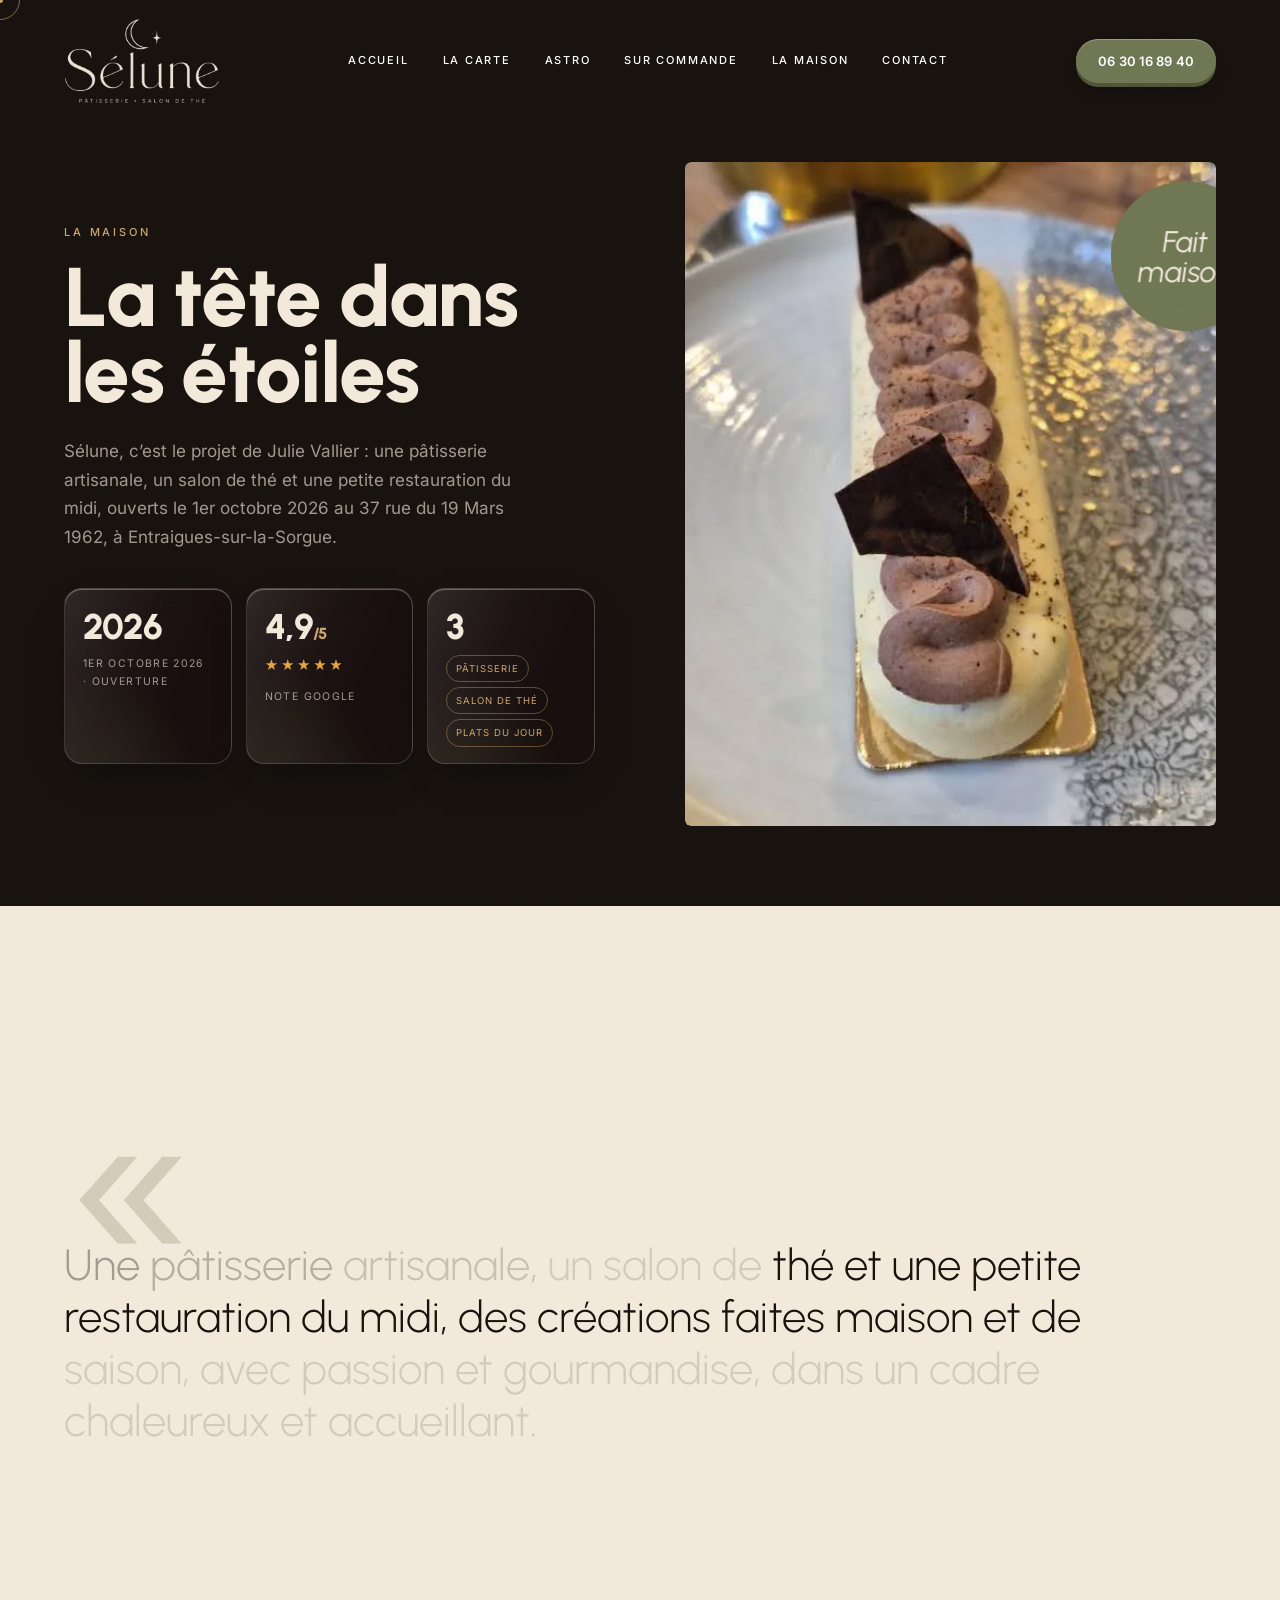
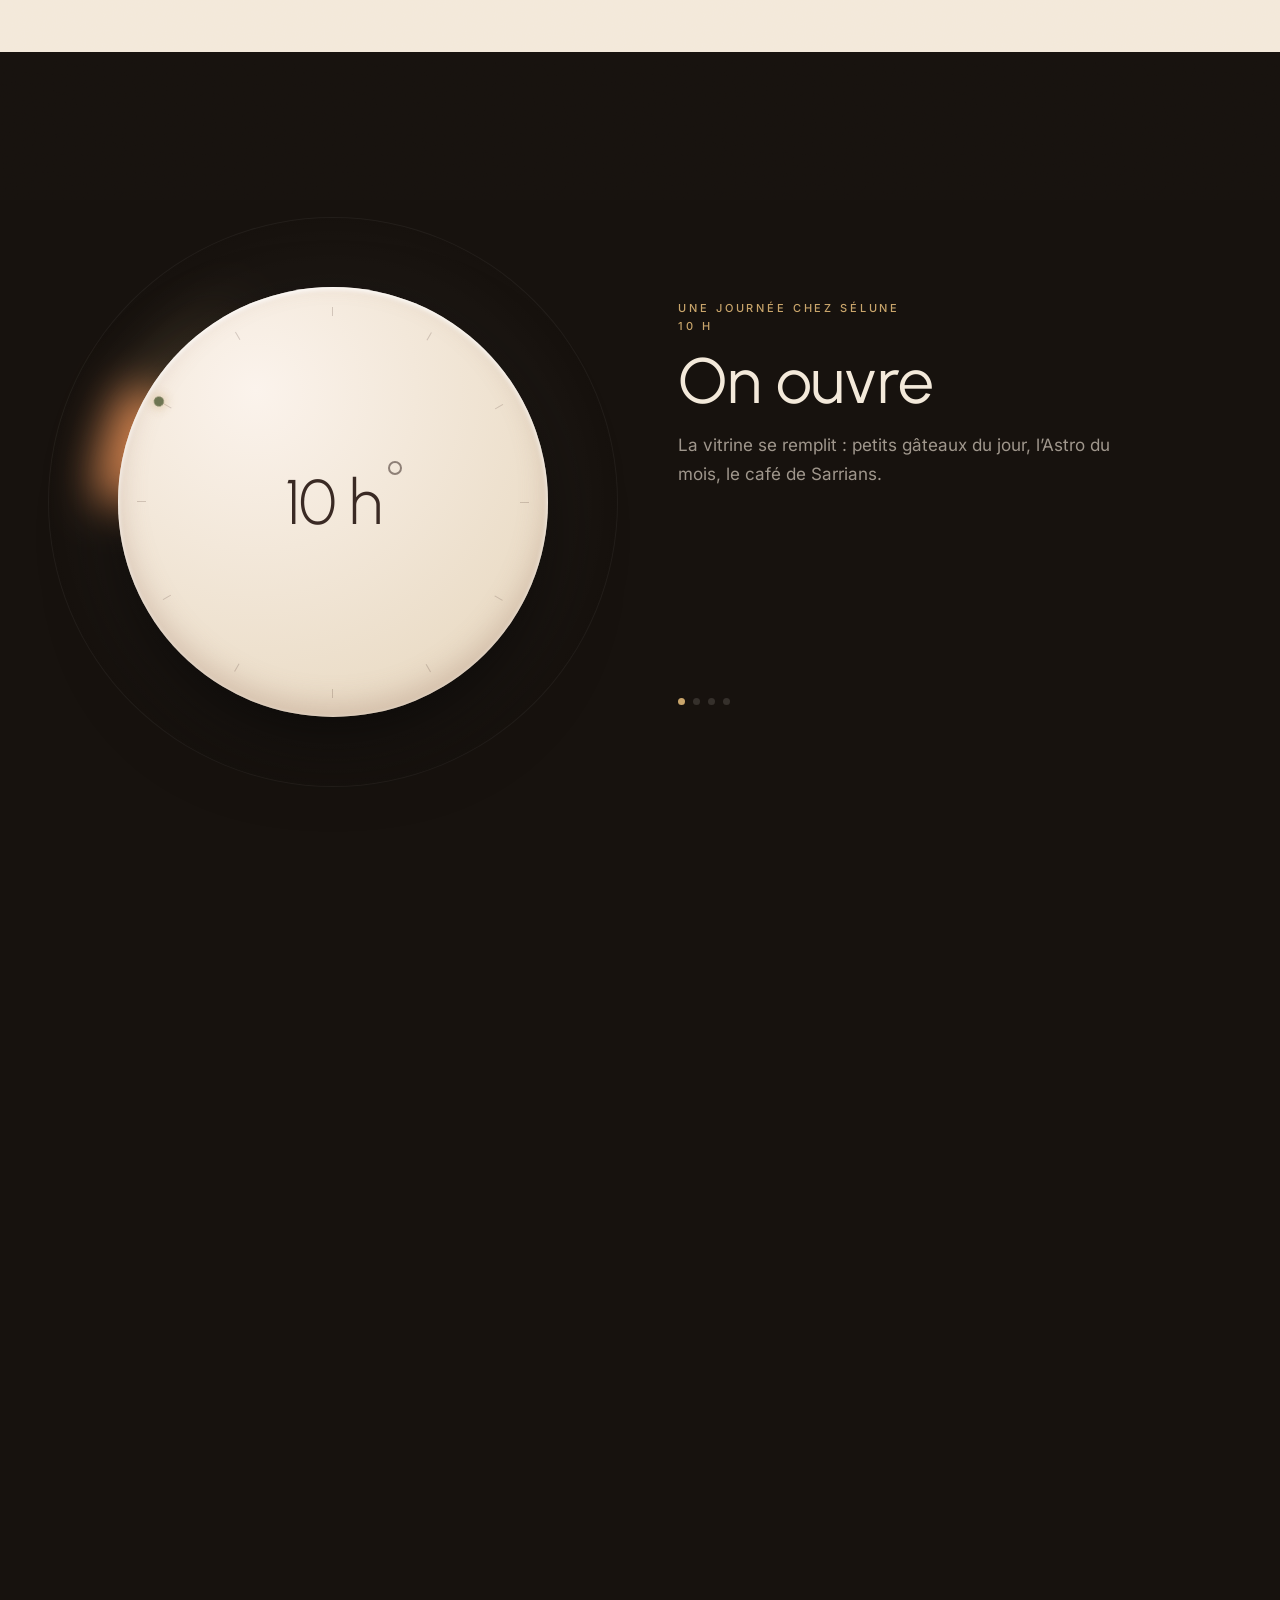
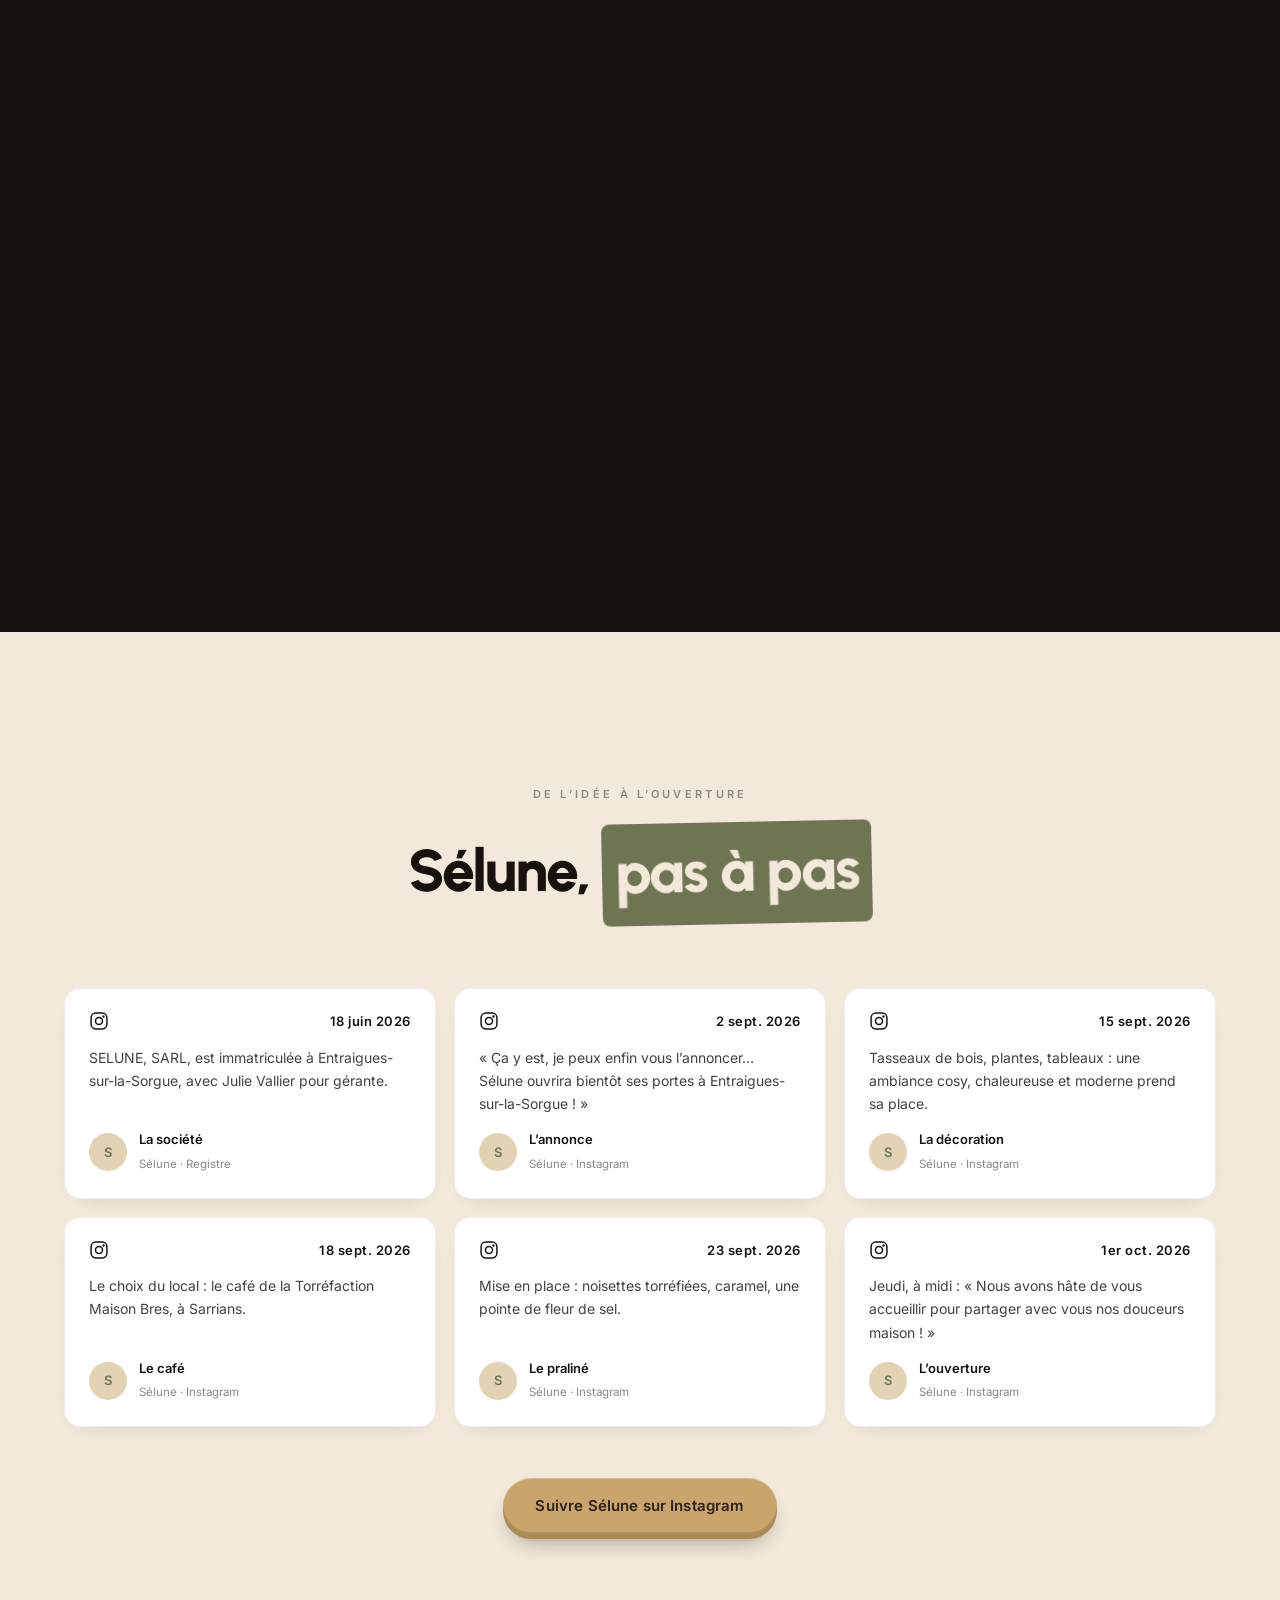
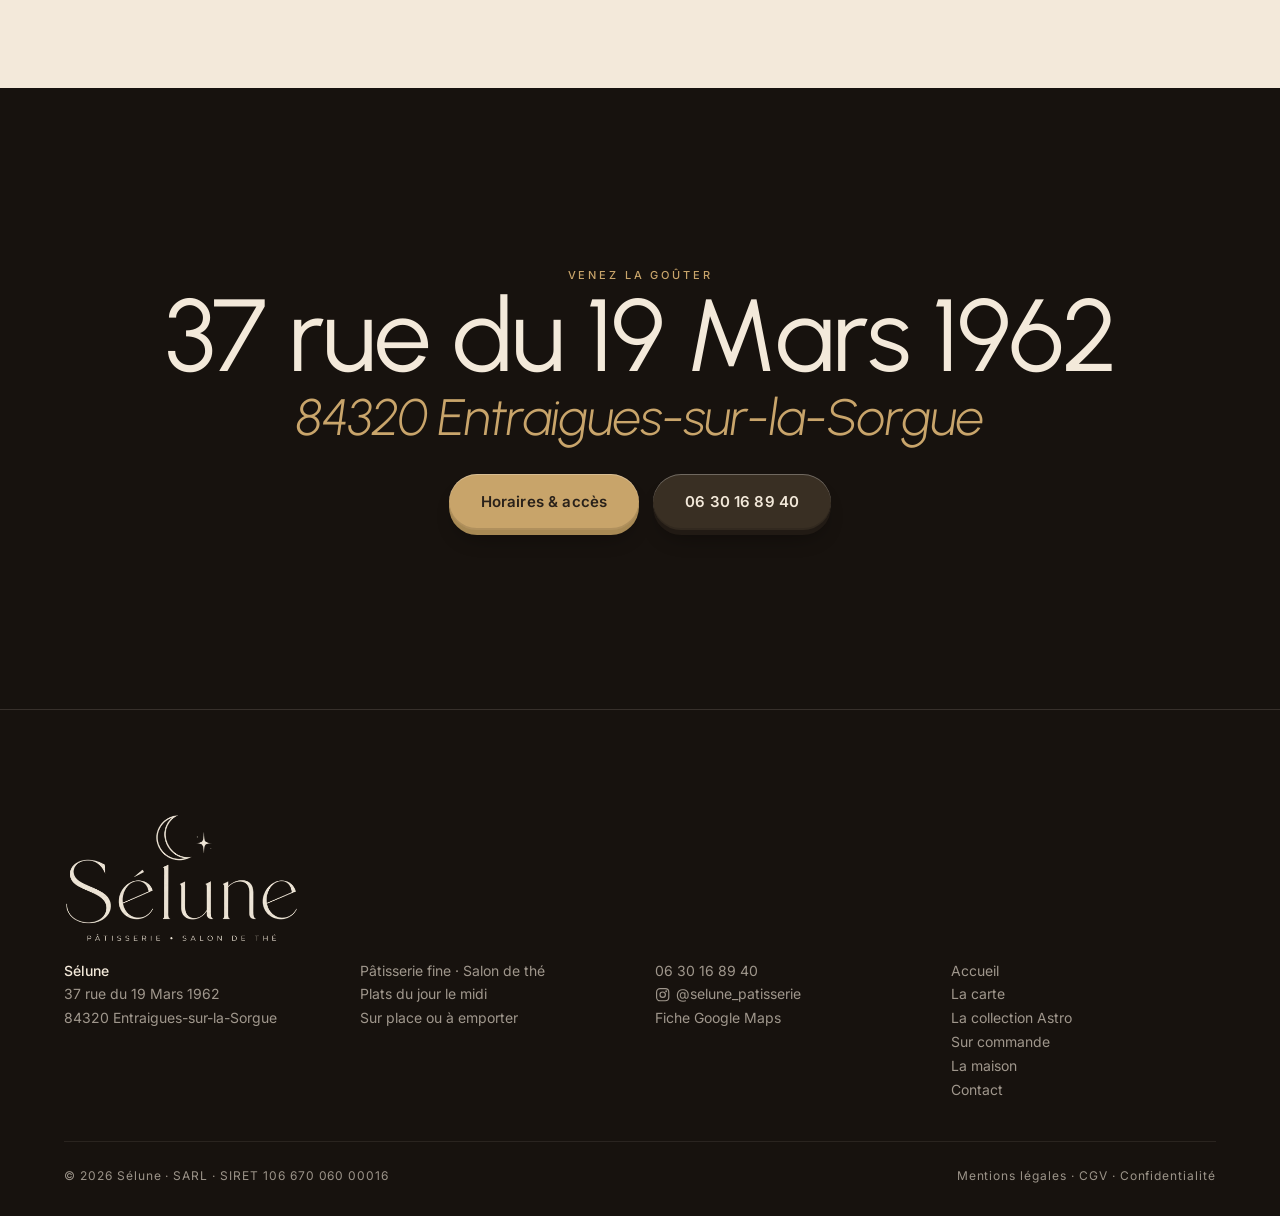
==== commit 6e9ec865: "Sélune : contenu, photos, vidéos et charte de la vraie boutique Textes réécrits à partir des sources" ====
--- a/a-propos.html
+++ b/a-propos.html
@@ -3,13 +3,13 @@
 <head>
 <meta charset="utf-8">
 <meta name="viewport" content="width=device-width, initial-scale=1">
-<title>La maison — Yohann Girard, pâtissier chocolatier à Aubière</title>
-<meta name="description" content="Yohann Girard a ouvert La Pâtisserie Des Douceurs à Aubière en 2017 : pâtisserie générale, chocolats fins, glaces artisanales, pain au levain — tout est fait à l’atelier.">
-<meta property="og:title" content="La maison — Yohann Girard, pâtissier chocolatier à Aubière">
-<meta property="og:description" content="Yohann Girard a ouvert La Pâtisserie Des Douceurs à Aubière en 2017 : pâtisserie générale, chocolats fins, glaces artisanales, pain au levain — tout est fait à l’atelier.">
+<title>La maison — Sélune, pâtisserie & salon de thé à Entraigues-sur-la-Sorgue</title>
+<meta name="description" content="Sélune, la pâtisserie artisanale et salon de thé de Julie Vallier, ouverte le 1er octobre 2026 au 37 rue du 19 Mars 1962 à Entraigues-sur-la-Sorgue.">
+<meta property="og:title" content="La maison — Sélune, pâtisserie & salon de thé à Entraigues-sur-la-Sorgue">
+<meta property="og:description" content="Sélune, la pâtisserie artisanale et salon de thé de Julie Vallier, ouverte le 1er octobre 2026 au 37 rue du 19 Mars 1962 à Entraigues-sur-la-Sorgue.">
 <meta property="og:image" content="img/hero.webp">
 <meta property="og:locale" content="fr_FR">
-<link rel="icon" href="data:image/svg+xml,%3Csvg xmlns='http://www.w3.org/2000/svg' viewBox='0 0 32 32'%3E%3Crect width='32' height='32' rx='8' fill='%23120A0D'/%3E%3Ccircle cx='16' cy='17' r='8' fill='%23E48C9D'/%3E%3Ccircle cx='13' cy='13' r='2.2' fill='%23C4364F'/%3E%3Ccircle cx='19' cy='13' r='2.2' fill='%23C4364F'/%3E%3Ccircle cx='16' cy='10' r='2.2' fill='%23C4364F'/%3E%3C/svg%3E">
+<link rel="icon" href="data:image/svg+xml,%3Csvg xmlns='http://www.w3.org/2000/svg' viewBox='0 0 32 32'%3E%3Crect width='32' height='32' rx='8' fill='%2317120E'/%3E%3Ccircle cx='15' cy='17' r='9' fill='%23F3E9DA'/%3E%3Ccircle cx='19' cy='14' r='8' fill='%2317120E'/%3E%3Ccircle cx='24' cy='9' r='1.6' fill='%23C9A56B'/%3E%3C/svg%3E">
 <link rel="preload" href="fonts/urbanist-latin-800-normal.woff2" as="font" type="font/woff2" crossorigin>
 <link rel="preload" href="fonts/inter-latin-400-normal.woff2" as="font" type="font/woff2" crossorigin>
 <link rel="stylesheet" href="vendor/lenis.css">
@@ -22,36 +22,36 @@
 <div class="cursor" aria-hidden="true"><span class="cursor__dot"></span><span class="cursor__ring"><span class="cursor__label"></span></span></div>
 <header class="nav" id="nav">
   <button class="nav__burger" id="burger" aria-label="Menu"><i></i><i></i></button>
-  <a class="nav__logo" href="index.html" aria-label="Pâtisserie des Douceurs">
-    <img class="nav__logo-img" src="img/logo.webp" alt="Pâtisserie des Douceurs">
+  <a class="nav__logo" href="index.html" aria-label="Sélune">
+    <img class="nav__logo-img" src="img/logo.webp" alt="Sélune — pâtisserie, salon de thé">
   </a>
-  <nav class="nav__links"><a href="index.html">Accueil</a><a href="carte.html">La carte</a><a href="mariages.html">Mariages</a><a href="saisons.html">Saisons</a><a href="a-propos.html" aria-current=page>La maison</a><a href="contact.html">Contact</a></nav>
-  <a class="btn btn--pill" href="tel:+33668932419" data-cursor="Appeler" data-magnet>06 68 93 24 19</a>
+  <nav class="nav__links"><a href="index.html">Accueil</a><a href="carte.html">La carte</a><a href="astro.html">Astro</a><a href="commandes.html">Sur commande</a><a href="a-propos.html" aria-current=page>La maison</a><a href="contact.html">Contact</a></nav>
+  <a class="btn btn--pill" href="tel:+33630168940" data-cursor="Appeler" data-magnet>06 30 16 89 40</a>
 </header>
 <div class="menu" id="menu">
-  <a href="index.html">Accueil</a><a href="carte.html">La carte</a><a href="mariages.html">Mariages</a><a href="saisons.html">Saisons</a><a href="a-propos.html" aria-current=page>La maison</a><a href="contact.html">Contact</a>
+  <a href="index.html">Accueil</a><a href="carte.html">La carte</a><a href="astro.html">Astro</a><a href="commandes.html">Sur commande</a><a href="a-propos.html" aria-current=page>La maison</a><a href="contact.html">Contact</a>
 </div>
 <main id="top">
 <section class="portrait-hero">
   <div class="portrait-hero__text">
     <p class="eyebrow" data-reveal>La maison</p>
-    <h1 class="portrait-hero__title" data-letters>Un artisan, un atelier</h1>
-    <p class="portrait-hero__lead" data-reveal>Yohann Girard — pâtissier, chocolatier, glacier et boulanger. Installé au 7 rue des Ramacles depuis novembre 2017.</p>
+    <h1 class="portrait-hero__title" data-letters>La tête dans les étoiles</h1>
+    <p class="portrait-hero__lead" data-reveal>Sélune, c’est le projet de Julie Vallier : une pâtisserie artisanale, un salon de thé et une petite restauration du midi, ouverts le 1er octobre 2026 au 37 rue du 19 Mars 1962, à Entraigues-sur-la-Sorgue.</p>
     <div class="facts" data-reveal>
-      <div class="fact"><b><span data-count="2017">0</span></b><span class="fact__label">Novembre 2017 · ouverture rue des Ramacles</span></div>
-      <div class="fact"><b><span class="fact__note">4,9</span><i>/5</i></b><span class="fact__stars" aria-label="4,9 sur 5">★★★★★</span><span class="fact__label">Une cinquantaine d’avis Google</span></div>
-      <div class="fact"><b><span data-count="4">0</span></b><span class="fact__tags"><i>Pâtissier</i><i>Chocolatier</i><i>Glacier</i><i>Boulanger</i></span></div>
+      <div class="fact"><b><span data-count="2026">0</span></b><span class="fact__label">1er octobre 2026 · ouverture</span></div>
+      <div class="fact"><b><span class="fact__note">4,9</span><i>/5</i></b><span class="fact__stars" aria-label="4,9 sur 5">★★★★★</span><span class="fact__label">Note Google</span></div>
+      <div class="fact"><b><span data-count="3">0</span></b><span class="fact__tags"><i>Pâtisserie</i><i>Salon de thé</i><i>Plats du jour</i></span></div>
     </div>
   </div>
   <figure class="portrait-hero__fig tilt" data-tilt data-reveal-clip>
-    <div class="tilt__inner"><img src="img/maison-hero.webp" alt="La vitrine de la boutique, rue des Ramacles" data-parallax-img></div>
+    <div class="tilt__inner"><img src="img/maison-hero.webp" alt="Un entremets servi avec le thé chez Sélune" data-parallax-img></div>
     <span class="portrait-hero__stamp" data-speed="-0.4">Fait<br>maison</span>
   </figure>
 </section>
 
 <section class="quote">
   <p class="quote__mark" aria-hidden="true">«</p>
-  <p class="quote__text" data-scrub-words>Une pâtisserie générale au sens plein : entremets, tartes, gâteaux d’anniversaire et pièces montées sur commande, chocolats fins, glaces artisanales, confiseries — et le pain, au levain et en tradition, avec des farines soigneusement sélectionnées. Pas de sous-traitance : ce qui est en vitrine a été fait ici, par lui.</p>
+  <p class="quote__text" data-scrub-words>Une pâtisserie artisanale, un salon de thé et une petite restauration du midi, des créations faites maison et de saison, avec passion et gourmandise, dans un cadre chaleureux et accueillant.</p>
 </section>
 
 <section class="day" id="journee">
@@ -62,86 +62,71 @@
       <span class="day__disc">
         <span class="day__ticks" id="clockTicks"></span>
         <i class="day__hand" id="clockHand"><b></b></i>
-        <span class="day__time" id="clockTime">4 h 30</span>
+        <span class="day__time" id="clockTime">10 h</span>
       </span>
     </div>
     <div class="day__text">
-      <p class="eyebrow">Une journée à l’atelier</p>
-      <div class="day__moments"><div class="day__moment" data-moment="0"><b>4 h 30</b><h3>Le four</h3><p>Les baguettes de tradition et les pains au levain partent en premier. La pièce est encore fraîche.</p></div><div class="day__moment" data-moment="1"><b>6 h</b><h3>Les entremets</h3><p>Montage à la poche, repos au froid, glaçage velours. Ce qui a été fait la veille sort de cellule.</p></div><div class="day__moment" data-moment="2"><b>9 h</b><h3>La boutique ouvre</h3><p>Vitrine dressée. Les premières commandes du jour se retirent — parfois passées la veille.</p></div><div class="day__moment" data-moment="3"><b>12 h 30</b><h3>Pause</h3><p>Fermeture jusqu’à 15 h. Le temps de couler le chocolat, de turbiner les glaces en été.</p></div><div class="day__moment" data-moment="4"><b>15 h</b><h3>Réouverture</h3><p>Jusqu’à 18 h 30. On prend les commandes de la semaine, on parle pièces montées.</p></div></div>
-      <div class="day__dots" aria-hidden="true"><i></i><i></i><i></i><i></i><i></i></div>
+      <p class="eyebrow">Une journée chez Sélune</p>
+      <div class="day__moments"><div class="day__moment" data-moment="0"><b>10 h</b><h3>On ouvre</h3><p>La vitrine se remplit : petits gâteaux du jour, l’Astro du mois, le café de Sarrians.</p></div><div class="day__moment" data-moment="1"><b>12 h</b><h3>Le midi</h3><p>Petite restauration et plat du jour, sur place ou à emporter.</p></div><div class="day__moment" data-moment="2"><b>16 h</b><h3>Le goûter</h3><p>Une part de cake, un cookie, un chocolat chaud — la formule goûter marche aussi pour les adultes.</p></div><div class="day__moment" data-moment="3"><b>18 h</b><h3>À demain</h3><p>Le jeudi, on ferme à 18 h. Les grands formats se commandent au 06 30 16 89 40.</p></div></div>
+      <div class="day__dots" aria-hidden="true"><i></i><i></i><i></i><i></i></div>
     </div>
   </div>
 </section>
 
 <section class="trev">
-  <p class="trev__eyebrow" data-reveal>Témoignages</p>
-  <h2 class="trev__title" data-reveal>Des clients <span>conquis</span></h2>
+  <p class="trev__eyebrow" data-reveal>De l’idée à l’ouverture</p>
+  <h2 class="trev__title" data-reveal>Sélune, <span>pas à pas</span></h2>
   <div class="trev__grid">
     <article class="trev__card" data-reveal>
-      <header><svg class="trev__g" viewBox="0 0 24 24" width="20" height="20" aria-label="Google"><path fill="#4285F4" d="M23.5 12.3c0-.9-.1-1.5-.3-2.2H12v4.1h6.5c-.1 1.1-.8 2.7-2.4 3.8l3.7 2.9c2.2-2.1 3.7-5.1 3.7-8.6z"/><path fill="#34A853" d="M12 24c3.2 0 6-1.1 7.9-2.9l-3.7-2.9c-1 .7-2.4 1.2-4.2 1.2-3.2 0-6-2.2-6.9-5.2L1.3 17.1C3.3 21.2 7.3 24 12 24z"/><path fill="#FBBC05" d="M5.1 14.2c-.3-.7-.4-1.4-.4-2.2s.1-1.5.4-2.2L1.3 6.9C.5 8.5 0 10.2 0 12s.5 3.5 1.3 5.1l3.8-2.9z"/><path fill="#EA4335" d="M12 4.6c2.3 0 3.8 1 4.7 1.8l3.3-3.2C18 1.2 15.2 0 12 0 7.3 0 3.3 2.8 1.3 6.9l3.8 2.9c.9-3 3.7-5.2 6.9-5.2z"/></svg><span class="trev__score">5,0 <i>★</i></span></header>
-      <p class="trev__quote">« Vraiment superbe pâtisserie. Tout est bon : le chocolat maison, la guimauve… et les gâteaux. Hmmm, le tiramisu ! Très bien servi par le chef. »</p>
-      <footer><b>A</b><div><strong>Aminou</strong><span>Tiramisu, chocolat maison · il y a 8 mois</span></div></footer>
+      <header><svg class="trev__g" viewBox="0 0 24 24" width="20" height="20" fill="none" aria-label="Instagram"><rect x="2.5" y="2.5" width="19" height="19" rx="5.5" stroke="currentColor" stroke-width="1.8"/><circle cx="12" cy="12" r="4.2" stroke="currentColor" stroke-width="1.8"/><circle cx="17.4" cy="6.6" r="1.4" fill="currentColor"/></svg><span class="trev__score">18 juin 2026</span></header>
+      <p class="trev__quote">SELUNE, SARL, est immatriculée à Entraigues-sur-la-Sorgue, avec Julie Vallier pour gérante.</p>
+      <footer><b>S</b><div><strong>La société</strong><span>Sélune · Registre</span></div></footer>
     </article>
     <article class="trev__card" data-reveal>
-      <header><svg class="trev__g" viewBox="0 0 24 24" width="20" height="20" aria-label="Google"><path fill="#4285F4" d="M23.5 12.3c0-.9-.1-1.5-.3-2.2H12v4.1h6.5c-.1 1.1-.8 2.7-2.4 3.8l3.7 2.9c2.2-2.1 3.7-5.1 3.7-8.6z"/><path fill="#34A853" d="M12 24c3.2 0 6-1.1 7.9-2.9l-3.7-2.9c-1 .7-2.4 1.2-4.2 1.2-3.2 0-6-2.2-6.9-5.2L1.3 17.1C3.3 21.2 7.3 24 12 24z"/><path fill="#FBBC05" d="M5.1 14.2c-.3-.7-.4-1.4-.4-2.2s.1-1.5.4-2.2L1.3 6.9C.5 8.5 0 10.2 0 12s.5 3.5 1.3 5.1l3.8-2.9z"/><path fill="#EA4335" d="M12 4.6c2.3 0 3.8 1 4.7 1.8l3.3-3.2C18 1.2 15.2 0 12 0 7.3 0 3.3 2.8 1.3 6.9l3.8 2.9c.9-3 3.7-5.2 6.9-5.2z"/></svg><span class="trev__score">5,0 <i>★</i></span></header>
-      <p class="trev__quote">« Gâteau d'anniversaire commandé à peine 24 h avant, et qui était excellent et magnifique ! Je recommande fortement. »</p>
-      <footer><b>CC</b><div><strong>Charlotte C.</strong><span>Commande en 24 h · il y a 2 ans</span></div></footer>
+      <header><svg class="trev__g" viewBox="0 0 24 24" width="20" height="20" fill="none" aria-label="Instagram"><rect x="2.5" y="2.5" width="19" height="19" rx="5.5" stroke="currentColor" stroke-width="1.8"/><circle cx="12" cy="12" r="4.2" stroke="currentColor" stroke-width="1.8"/><circle cx="17.4" cy="6.6" r="1.4" fill="currentColor"/></svg><span class="trev__score">2 sept. 2026</span></header>
+      <p class="trev__quote">« Ça y est, je peux enfin vous l’annoncer… Sélune ouvrira bientôt ses portes à Entraigues-sur-la-Sorgue ! »</p>
+      <footer><b>S</b><div><strong>L’annonce</strong><span>Sélune · Instagram</span></div></footer>
     </article>
     <article class="trev__card" data-reveal>
-      <header><svg class="trev__g" viewBox="0 0 24 24" width="20" height="20" aria-label="Google"><path fill="#4285F4" d="M23.5 12.3c0-.9-.1-1.5-.3-2.2H12v4.1h6.5c-.1 1.1-.8 2.7-2.4 3.8l3.7 2.9c2.2-2.1 3.7-5.1 3.7-8.6z"/><path fill="#34A853" d="M12 24c3.2 0 6-1.1 7.9-2.9l-3.7-2.9c-1 .7-2.4 1.2-4.2 1.2-3.2 0-6-2.2-6.9-5.2L1.3 17.1C3.3 21.2 7.3 24 12 24z"/><path fill="#FBBC05" d="M5.1 14.2c-.3-.7-.4-1.4-.4-2.2s.1-1.5.4-2.2L1.3 6.9C.5 8.5 0 10.2 0 12s.5 3.5 1.3 5.1l3.8-2.9z"/><path fill="#EA4335" d="M12 4.6c2.3 0 3.8 1 4.7 1.8l3.3-3.2C18 1.2 15.2 0 12 0 7.3 0 3.3 2.8 1.3 6.9l3.8 2.9c.9-3 3.7-5.2 6.9-5.2z"/></svg><span class="trev__score">5,0 <i>★</i></span></header>
-      <p class="trev__quote">« Les réalisations de ce pâtissier sont les meilleures que j'ai mangées. Desserts parfaitement équilibrés, jamais écœurants. Un sans-faute. »</p>
-      <footer><b>SB</b><div><strong>Sanaa Brm</strong><span>Desserts équilibrés · il y a 1 an</span></div></footer>
+      <header><svg class="trev__g" viewBox="0 0 24 24" width="20" height="20" fill="none" aria-label="Instagram"><rect x="2.5" y="2.5" width="19" height="19" rx="5.5" stroke="currentColor" stroke-width="1.8"/><circle cx="12" cy="12" r="4.2" stroke="currentColor" stroke-width="1.8"/><circle cx="17.4" cy="6.6" r="1.4" fill="currentColor"/></svg><span class="trev__score">15 sept. 2026</span></header>
+      <p class="trev__quote">Tasseaux de bois, plantes, tableaux : une ambiance cosy, chaleureuse et moderne prend sa place.</p>
+      <footer><b>S</b><div><strong>La décoration</strong><span>Sélune · Instagram</span></div></footer>
     </article>
     <article class="trev__card" data-reveal>
-      <header><svg class="trev__g" viewBox="0 0 24 24" width="20" height="20" aria-label="Google"><path fill="#4285F4" d="M23.5 12.3c0-.9-.1-1.5-.3-2.2H12v4.1h6.5c-.1 1.1-.8 2.7-2.4 3.8l3.7 2.9c2.2-2.1 3.7-5.1 3.7-8.6z"/><path fill="#34A853" d="M12 24c3.2 0 6-1.1 7.9-2.9l-3.7-2.9c-1 .7-2.4 1.2-4.2 1.2-3.2 0-6-2.2-6.9-5.2L1.3 17.1C3.3 21.2 7.3 24 12 24z"/><path fill="#FBBC05" d="M5.1 14.2c-.3-.7-.4-1.4-.4-2.2s.1-1.5.4-2.2L1.3 6.9C.5 8.5 0 10.2 0 12s.5 3.5 1.3 5.1l3.8-2.9z"/><path fill="#EA4335" d="M12 4.6c2.3 0 3.8 1 4.7 1.8l3.3-3.2C18 1.2 15.2 0 12 0 7.3 0 3.3 2.8 1.3 6.9l3.8 2.9c.9-3 3.7-5.2 6.9-5.2z"/></svg><span class="trev__score">5,0 <i>★</i></span></header>
-      <p class="trev__quote">« Superbe prestation pour un mariage de 120 convives. Mignardises excellentes, support créé sur mesure. Rapport qualité-prix excellent. »</p>
-      <footer><b>GD</b><div><strong>Guillaume Desgache</strong><span>Mariage, 120 convives · il y a 1 an</span></div></footer>
+      <header><svg class="trev__g" viewBox="0 0 24 24" width="20" height="20" fill="none" aria-label="Instagram"><rect x="2.5" y="2.5" width="19" height="19" rx="5.5" stroke="currentColor" stroke-width="1.8"/><circle cx="12" cy="12" r="4.2" stroke="currentColor" stroke-width="1.8"/><circle cx="17.4" cy="6.6" r="1.4" fill="currentColor"/></svg><span class="trev__score">18 sept. 2026</span></header>
+      <p class="trev__quote">Le choix du local : le café de la Torréfaction Maison Bres, à Sarrians.</p>
+      <footer><b>S</b><div><strong>Le café</strong><span>Sélune · Instagram</span></div></footer>
     </article>
     <article class="trev__card" data-reveal>
-      <header><svg class="trev__g" viewBox="0 0 24 24" width="20" height="20" aria-label="Google"><path fill="#4285F4" d="M23.5 12.3c0-.9-.1-1.5-.3-2.2H12v4.1h6.5c-.1 1.1-.8 2.7-2.4 3.8l3.7 2.9c2.2-2.1 3.7-5.1 3.7-8.6z"/><path fill="#34A853" d="M12 24c3.2 0 6-1.1 7.9-2.9l-3.7-2.9c-1 .7-2.4 1.2-4.2 1.2-3.2 0-6-2.2-6.9-5.2L1.3 17.1C3.3 21.2 7.3 24 12 24z"/><path fill="#FBBC05" d="M5.1 14.2c-.3-.7-.4-1.4-.4-2.2s.1-1.5.4-2.2L1.3 6.9C.5 8.5 0 10.2 0 12s.5 3.5 1.3 5.1l3.8-2.9z"/><path fill="#EA4335" d="M12 4.6c2.3 0 3.8 1 4.7 1.8l3.3-3.2C18 1.2 15.2 0 12 0 7.3 0 3.3 2.8 1.3 6.9l3.8 2.9c.9-3 3.7-5.2 6.9-5.2z"/></svg><span class="trev__score">5,0 <i>★</i></span></header>
-      <p class="trev__quote">« 👑 La meilleure galette des rois d'Auvergne. Découverte au marché d'Aubière — la boutique est à quelques pas. »</p>
-      <footer><b>CK</b><div><strong>Clémentine Kaul</strong><span>Galette des rois · il y a 5 ans</span></div></footer>
+      <header><svg class="trev__g" viewBox="0 0 24 24" width="20" height="20" fill="none" aria-label="Instagram"><rect x="2.5" y="2.5" width="19" height="19" rx="5.5" stroke="currentColor" stroke-width="1.8"/><circle cx="12" cy="12" r="4.2" stroke="currentColor" stroke-width="1.8"/><circle cx="17.4" cy="6.6" r="1.4" fill="currentColor"/></svg><span class="trev__score">23 sept. 2026</span></header>
+      <p class="trev__quote">Mise en place : noisettes torréfiées, caramel, une pointe de fleur de sel.</p>
+      <footer><b>S</b><div><strong>Le praliné</strong><span>Sélune · Instagram</span></div></footer>
     </article>
     <article class="trev__card" data-reveal>
-      <header><svg class="trev__g" viewBox="0 0 24 24" width="20" height="20" aria-label="Google"><path fill="#4285F4" d="M23.5 12.3c0-.9-.1-1.5-.3-2.2H12v4.1h6.5c-.1 1.1-.8 2.7-2.4 3.8l3.7 2.9c2.2-2.1 3.7-5.1 3.7-8.6z"/><path fill="#34A853" d="M12 24c3.2 0 6-1.1 7.9-2.9l-3.7-2.9c-1 .7-2.4 1.2-4.2 1.2-3.2 0-6-2.2-6.9-5.2L1.3 17.1C3.3 21.2 7.3 24 12 24z"/><path fill="#FBBC05" d="M5.1 14.2c-.3-.7-.4-1.4-.4-2.2s.1-1.5.4-2.2L1.3 6.9C.5 8.5 0 10.2 0 12s.5 3.5 1.3 5.1l3.8-2.9z"/><path fill="#EA4335" d="M12 4.6c2.3 0 3.8 1 4.7 1.8l3.3-3.2C18 1.2 15.2 0 12 0 7.3 0 3.3 2.8 1.3 6.9l3.8 2.9c.9-3 3.7-5.2 6.9-5.2z"/></svg><span class="trev__score">5,0 <i>★</i></span></header>
-      <p class="trev__quote">« Tarte aux myrtilles délicieuse, brioche feuilletée aussi. Une tarte préparée à la dernière minute pour un anniversaire : tout le monde s'est régalé ! »</p>
-      <footer><b>SR</b><div><strong>Steve Rogers</strong><span>Dernière minute, réussie · il y a 4 ans</span></div></footer>
-    </article>
-    <article class="trev__card" data-reveal>
-      <header><svg class="trev__g" viewBox="0 0 24 24" width="20" height="20" aria-label="Google"><path fill="#4285F4" d="M23.5 12.3c0-.9-.1-1.5-.3-2.2H12v4.1h6.5c-.1 1.1-.8 2.7-2.4 3.8l3.7 2.9c2.2-2.1 3.7-5.1 3.7-8.6z"/><path fill="#34A853" d="M12 24c3.2 0 6-1.1 7.9-2.9l-3.7-2.9c-1 .7-2.4 1.2-4.2 1.2-3.2 0-6-2.2-6.9-5.2L1.3 17.1C3.3 21.2 7.3 24 12 24z"/><path fill="#FBBC05" d="M5.1 14.2c-.3-.7-.4-1.4-.4-2.2s.1-1.5.4-2.2L1.3 6.9C.5 8.5 0 10.2 0 12s.5 3.5 1.3 5.1l3.8-2.9z"/><path fill="#EA4335" d="M12 4.6c2.3 0 3.8 1 4.7 1.8l3.3-3.2C18 1.2 15.2 0 12 0 7.3 0 3.3 2.8 1.3 6.9l3.8 2.9c.9-3 3.7-5.2 6.9-5.2z"/></svg><span class="trev__score">5,0 <i>★</i></span></header>
-      <p class="trev__quote">« Excellente tarte aux fruits rouges, myrtilles fraîches et framboises. Demandes spéciales réalisées sans souci. Très bons chocolats. »</p>
-      <footer><b>AL</b><div><strong>Alice</strong><span>Demandes spéciales · il y a 3 ans</span></div></footer>
-    </article>
-    <article class="trev__card" data-reveal>
-      <header><svg class="trev__g" viewBox="0 0 24 24" width="20" height="20" aria-label="Google"><path fill="#4285F4" d="M23.5 12.3c0-.9-.1-1.5-.3-2.2H12v4.1h6.5c-.1 1.1-.8 2.7-2.4 3.8l3.7 2.9c2.2-2.1 3.7-5.1 3.7-8.6z"/><path fill="#34A853" d="M12 24c3.2 0 6-1.1 7.9-2.9l-3.7-2.9c-1 .7-2.4 1.2-4.2 1.2-3.2 0-6-2.2-6.9-5.2L1.3 17.1C3.3 21.2 7.3 24 12 24z"/><path fill="#FBBC05" d="M5.1 14.2c-.3-.7-.4-1.4-.4-2.2s.1-1.5.4-2.2L1.3 6.9C.5 8.5 0 10.2 0 12s.5 3.5 1.3 5.1l3.8-2.9z"/><path fill="#EA4335" d="M12 4.6c2.3 0 3.8 1 4.7 1.8l3.3-3.2C18 1.2 15.2 0 12 0 7.3 0 3.3 2.8 1.3 6.9l3.8 2.9c.9-3 3.7-5.2 6.9-5.2z"/></svg><span class="trev__score">5,0 <i>★</i></span></header>
-      <p class="trev__quote">« Gâteau d'anniversaire au chocolat commandé la veille pour le lendemain : excellent, nous nous sommes tous régalés ! »</p>
-      <footer><b>EF</b><div><strong>Estelle Freulon</strong><span>Commandé la veille · il y a 2 ans</span></div></footer>
-    </article>
-    <article class="trev__card" data-reveal>
-      <header><svg class="trev__g" viewBox="0 0 24 24" width="20" height="20" aria-label="Google"><path fill="#4285F4" d="M23.5 12.3c0-.9-.1-1.5-.3-2.2H12v4.1h6.5c-.1 1.1-.8 2.7-2.4 3.8l3.7 2.9c2.2-2.1 3.7-5.1 3.7-8.6z"/><path fill="#34A853" d="M12 24c3.2 0 6-1.1 7.9-2.9l-3.7-2.9c-1 .7-2.4 1.2-4.2 1.2-3.2 0-6-2.2-6.9-5.2L1.3 17.1C3.3 21.2 7.3 24 12 24z"/><path fill="#FBBC05" d="M5.1 14.2c-.3-.7-.4-1.4-.4-2.2s.1-1.5.4-2.2L1.3 6.9C.5 8.5 0 10.2 0 12s.5 3.5 1.3 5.1l3.8-2.9z"/><path fill="#EA4335" d="M12 4.6c2.3 0 3.8 1 4.7 1.8l3.3-3.2C18 1.2 15.2 0 12 0 7.3 0 3.3 2.8 1.3 6.9l3.8 2.9c.9-3 3.7-5.2 6.9-5.2z"/></svg><span class="trev__score">5,0 <i>★</i></span></header>
-      <p class="trev__quote">« Un accueil des plus chaleureux par le pâtissier, qui a réalisé un gâteau magnifique et succulent malgré un thème très précis. »</p>
-      <footer><b>WM</b><div><strong>William Mouret</strong><span>Thème sur mesure · il y a 1 an</span></div></footer>
+      <header><svg class="trev__g" viewBox="0 0 24 24" width="20" height="20" fill="none" aria-label="Instagram"><rect x="2.5" y="2.5" width="19" height="19" rx="5.5" stroke="currentColor" stroke-width="1.8"/><circle cx="12" cy="12" r="4.2" stroke="currentColor" stroke-width="1.8"/><circle cx="17.4" cy="6.6" r="1.4" fill="currentColor"/></svg><span class="trev__score">1er oct. 2026</span></header>
+      <p class="trev__quote">Jeudi, à midi : « Nous avons hâte de vous accueillir pour partager avec vous nos douceurs maison ! »</p>
+      <footer><b>S</b><div><strong>L’ouverture</strong><span>Sélune · Instagram</span></div></footer>
     </article>
   </div>
-  <div class="trev__more" data-reveal><a class="btn btn--light" href="https://share.google/u4BPhog5sqUFzvgVQ" target="_blank" rel="noopener" data-cursor="Ouvrir" data-magnet>★ Voir plus d'avis Google</a></div>
+  <div class="trev__more" data-reveal><a class="btn btn--light" href="https://www.instagram.com/selune_patisserie/" target="_blank" rel="noopener" data-cursor="Ouvrir" data-magnet>Suivre Sélune sur Instagram</a></div>
 </section>
 
 <section class="addr-band">
   <p class="eyebrow" data-reveal>Venez la goûter</p>
-  <a class="addr-band__line" href="https://www.google.com/maps/place/La+P%C3%A2tisserie+Des+Douceurs/@45.7500017,3.1126129,17z/data=!3m1!4b1!4m6!3m5!1s0x47f71c6318a7c699:0xd2ce1351e3a34133!8m2!3d45.7500017!4d3.1126129!16s%2Fg%2F11g0hn_td8" target="_blank" rel="noopener" data-letters data-cursor="Itinéraire">7 rue des Ramacles</a>
-  <a class="addr-band__line addr-band__line--small" href="https://www.google.com/maps/place/La+P%C3%A2tisserie+Des+Douceurs/@45.7500017,3.1126129,17z/data=!3m1!4b1!4m6!3m5!1s0x47f71c6318a7c699:0xd2ce1351e3a34133!8m2!3d45.7500017!4d3.1126129!16s%2Fg%2F11g0hn_td8" target="_blank" rel="noopener" data-letters>63170 Aubière</a>
-  <div class="cta-band__actions" data-reveal><a class="btn btn--light" href="contact.html" data-magnet>Horaires &amp; accès</a><a class="btn btn--ghost" href="tel:+33668932419" data-magnet>06 68 93 24 19</a></div>
+  <a class="addr-band__line" href="https://www.google.com/maps?cid=17615685143766384162" target="_blank" rel="noopener" data-letters data-cursor="Itinéraire">37 rue du 19 Mars 1962</a>
+  <a class="addr-band__line addr-band__line--small" href="https://www.google.com/maps?cid=17615685143766384162" target="_blank" rel="noopener" data-letters>84320 Entraigues-sur-la-Sorgue</a>
+  <div class="cta-band__actions" data-reveal><a class="btn btn--light" href="contact.html" data-magnet>Horaires &amp; accès</a><a class="btn btn--ghost" href="tel:+33630168940" data-magnet>06 30 16 89 40</a></div>
 </section>
 </main><footer class="footer footer--page">
-  <img class="footer__logo" src="img/logo.webp" alt="Pâtisserie des Douceurs">
+  <img class="footer__logo" src="img/logo.webp" alt="Sélune — pâtisserie, salon de thé">
   <div class="footer__cols">
-    <div><b>La Pâtisserie Des Douceurs</b><br>7 rue des Ramacles<br>63170 Aubière</div>
-    <div>Mar – Ven · 9 h – 12 h 30 &amp; 15 h – 18 h 30<br>Sam · 9 h – 13 h 30 · Dim · 9 h – 12 h 30<br>Fermé le lundi</div>
-    <div><a href="tel:+33668932419">06 68 93 24 19</a><br><a href="mailto:yohann.girard63@gmail.com">yohann.girard63@gmail.com</a><br><a href="https://www.instagram.com/lapatisseriedesdouceurs/" target="_blank" rel="noopener"><svg class="ig-ico" viewBox="0 0 24 24" fill="none" aria-hidden="true"><rect x="2.5" y="2.5" width="19" height="19" rx="5.5" stroke="currentColor" stroke-width="1.8"/><circle cx="12" cy="12" r="4.2" stroke="currentColor" stroke-width="1.8"/><circle cx="17.4" cy="6.6" r="1.4" fill="currentColor"/></svg>Instagram</a> · <a href="https://www.facebook.com/p/La-p%C3%A2tisserie-des-douceurs-100042399776991/" target="_blank" rel="noopener">Facebook</a></div>
-    <div><a href="index.html">Accueil</a><br><a href="carte.html">La carte</a><br><a href="mariages.html">Mariages &amp; événements</a><br><a href="saisons.html">Saisons</a><br><a href="a-propos.html">La maison</a><br><a href="contact.html">Contact</a></div>
+    <div><b>Sélune</b><br>37 rue du 19 Mars 1962<br>84320 Entraigues-sur-la-Sorgue</div>
+    <div>Pâtisserie fine · Salon de thé<br>Plats du jour le midi<br>Sur place ou à emporter</div>
+    <div><a href="tel:+33630168940">06 30 16 89 40</a><br><a href="https://www.instagram.com/selune_patisserie/" target="_blank" rel="noopener"><svg class="ig-ico" viewBox="0 0 24 24" fill="none" aria-hidden="true"><rect x="2.5" y="2.5" width="19" height="19" rx="5.5" stroke="currentColor" stroke-width="1.8"/><circle cx="12" cy="12" r="4.2" stroke="currentColor" stroke-width="1.8"/><circle cx="17.4" cy="6.6" r="1.4" fill="currentColor"/></svg>@selune_patisserie</a><br><a href="https://www.google.com/maps?cid=17615685143766384162" target="_blank" rel="noopener">Fiche Google Maps</a></div>
+    <div><a href="index.html">Accueil</a><br><a href="carte.html">La carte</a><br><a href="astro.html">La collection Astro</a><br><a href="commandes.html">Sur commande</a><br><a href="a-propos.html">La maison</a><br><a href="contact.html">Contact</a></div>
   </div>
   <div class="footer__row">
-    <span>© 2026 La Pâtisserie Des Douceurs · Yohann Girard, entrepreneur individuel · SIRET 833 167 109 00010</span>
+    <span>© 2026 Sélune · SARL · SIRET 106 670 060 00016</span>
     <span><a href="mentions-legales.html">Mentions légales · CGV · Confidentialité</a></span>
   </div>
 </footer>
--- a/styles.css
+++ b/styles.css
@@ -14,14 +14,14 @@
 @font-face{font-family:Inter;font-weight:600;font-display:swap;src:url(fonts/inter-latin-600-normal.woff2) format('woff2')}
 
 :root{
-  --noir:#120A0D;
-  --noir-2:#1E1216;
-  --cream:#F6EBE6;
-  --blush:#EFC9CF;
-  --rose:#E48C9D;
-  --framboise:#C4364F;
-  --ink-2:rgba(246,235,230,.62);
-  --line:rgba(246,235,230,.14);
+  --noir:#17120E;
+  --noir-2:#241C16;
+  --cream:#F3E9DA;
+  --blush:#E3D2B4;
+  --rose:#C9A56B;
+  --framboise:#6E7552;
+  --ink-2:rgba(243,233,218,.62);
+  --line:rgba(243,233,218,.14);
   --serif:Urbanist,'Helvetica Neue',Arial,sans-serif;
   --sans:Inter,system-ui,sans-serif;
   --pad:clamp(20px,5vw,80px);
@@ -52,10 +52,10 @@
 .ch{display:inline-block;will-change:transform;backface-visibility:hidden}
 
 /* — boutons : pilules 3D pleines (style capsule), AUCUN effet au survol — */
-.btn{--c:#C4364F;--c-edge:#8C2136;position:relative;display:inline-flex;align-items:center;justify-content:center;gap:.5em;height:56px;padding:0 32px;border-radius:999px;font-size:15px;font-weight:700;letter-spacing:.01em;white-space:nowrap;color:#fff;background:var(--c);box-shadow:0 5px 0 var(--c-edge),inset 0 1px 0 rgba(255,255,255,.28),inset 0 -2px 0 rgba(0,0,0,.12),0 14px 24px -10px rgba(0,0,0,.45)}
-.btn--light{--c:#E48C9D;--c-edge:#B75B6F;color:#2A1219}
-.btn--ghost{--c:#3E2230;--c-edge:#241119;color:#F6EBE6}
-.btn--noir{--c:#1E1216;--c-edge:#0B0608;color:#F6EBE6}
+.btn{--c:#6E7552;--c-edge:#4E5439;position:relative;display:inline-flex;align-items:center;justify-content:center;gap:.5em;height:56px;padding:0 32px;border-radius:999px;font-size:15px;font-weight:700;letter-spacing:.01em;white-space:nowrap;color:#fff;background:var(--c);box-shadow:0 5px 0 var(--c-edge),inset 0 1px 0 rgba(255,255,255,.28),inset 0 -2px 0 rgba(0,0,0,.12),0 14px 24px -10px rgba(0,0,0,.45)}
+.btn--light{--c:#C9A56B;--c-edge:#A88A55;color:#2A221B}
+.btn--ghost{--c:#3A3024;--c-edge:#221B15;color:#F3E9DA}
+.btn--noir{--c:#241C16;--c-edge:#0C0907;color:#F3E9DA}
 .btn--pill{height:44px;padding:0 22px;font-size:13px;box-shadow:0 4px 0 var(--c-edge),inset 0 1px 0 rgba(255,255,255,.28),0 10px 18px -8px rgba(0,0,0,.45)}
 
 /* lettres découpées */
@@ -80,7 +80,7 @@
 .cursor{position:fixed;left:0;top:0;z-index:99;pointer-events:none;display:none}
 @media (hover:hover) and (pointer:fine){.cursor{display:block}}
 .cursor__dot{position:absolute;width:6px;height:6px;border-radius:50%;background:var(--rose);transform:translate(-50%,-50%)}
-.cursor__ring{position:absolute;width:40px;height:40px;border-radius:50%;border:1px solid rgba(228,140,157,.6);transform:translate(-50%,-50%);display:grid;place-items:center;transition:width .4s var(--ease),height .4s var(--ease),background .4s,border-color .4s}
+.cursor__ring{position:absolute;width:40px;height:40px;border-radius:50%;border:1px solid rgba(201,165,107,.6);transform:translate(-50%,-50%);display:grid;place-items:center;transition:width .4s var(--ease),height .4s var(--ease),background .4s,border-color .4s}
 .cursor__label{font-size:10px;letter-spacing:.14em;text-transform:uppercase;font-weight:500;color:#fff;opacity:0;transition:opacity .3s}
 .cursor.is-label .cursor__ring{width:92px;height:92px;background:var(--framboise);border-color:var(--framboise)}
 .cursor.is-label .cursor__label{opacity:1}
@@ -111,10 +111,10 @@
 .hero{position:sticky;top:0;height:100svh;min-height:640px;overflow:hidden;background:var(--noir);color:#fff}
 .hero__media{position:absolute;inset:0;background:var(--noir);display:grid;grid-template-columns:1fr 1fr 1fr}
 .hero__cell{position:relative;overflow:hidden}
-.hero__cell+.hero__cell{border-left:1px solid rgba(246,235,230,.08)}
+.hero__cell+.hero__cell{border-left:1px solid rgba(243,233,218,.08)}
 .hero__video{width:100%;height:100%;object-fit:cover;object-position:50% 45%;will-change:transform;filter:contrast(1.04) saturate(1.06)}
 /* pas d'aplat : un dégradé doux sous le texte, rien d'autre */
-.hero__veil{position:absolute;inset:0;background:linear-gradient(0deg,rgba(18,10,13,.72) 0%,rgba(18,10,13,.28) 42%,rgba(18,10,13,0) 70%);pointer-events:none}
+.hero__veil{position:absolute;inset:0;background:linear-gradient(0deg,rgba(23,18,14,.72) 0%,rgba(23,18,14,.28) 42%,rgba(23,18,14,0) 70%);pointer-events:none}
 .hero__text{position:absolute;left:var(--pad);right:var(--pad);bottom:clamp(60px,9svh,100px);max-width:980px;z-index:2;text-shadow:0 2px 24px rgba(0,0,0,.55)}
 .hero__eyebrow{display:flex;align-items:center;gap:16px;font-size:11px;letter-spacing:.3em;text-transform:uppercase;color:var(--rose);font-weight:600}
 .hero__eyebrow i{width:40px;height:1px;background:currentColor;transform:scaleX(0);transform-origin:left}
@@ -140,7 +140,7 @@
 .mani__line .it{font-style:italic;font-weight:300;color:var(--framboise)}
 .mani__inline{width:1.45em;height:.82em;object-fit:cover;border-radius:999px;flex:none;transform:scaleX(.3);transform-origin:left center;will-change:transform}
 .mani__grid{display:grid;grid-template-columns:1fr 1fr;gap:clamp(40px,7vw,120px);align-items:center;padding:clamp(80px,10vw,160px) var(--pad) 0;position:relative}
-.mani__fig{position:relative;overflow:hidden;border-radius:6px;aspect-ratio:4/5;box-shadow:0 50px 100px -30px rgba(18,10,13,.5)}
+.mani__fig{position:relative;overflow:hidden;border-radius:6px;aspect-ratio:4/5;box-shadow:0 50px 100px -30px rgba(23,18,14,.5)}
 .mani__fig img{width:100%;height:100%;object-fit:cover}
 .mani__fig figcaption{position:absolute;left:22px;bottom:20px;color:#fff;font-size:11px;letter-spacing:.24em;text-transform:uppercase}
 .mani__p{font-family:var(--serif);font-weight:300;font-size:clamp(26px,2.6vw,40px);line-height:1.25;margin:24px 0 40px}
@@ -160,7 +160,7 @@
 /* ══════════ 3. VITRINE ══════════ */
 .vitrine{background:var(--noir);position:relative;z-index:2}
 .vitrine__pin{height:100svh;min-height:640px;display:flex;flex-direction:column;justify-content:center;overflow:hidden;padding:0 0 0 var(--pad);position:relative;perspective:1400px}
-.vitrine__ghost{position:absolute;left:-1vw;top:50%;transform:translateY(-50%);font-family:var(--serif);font-style:italic;font-weight:300;font-size:36vw;line-height:1;color:transparent;-webkit-text-stroke:1px rgba(246,235,230,.14);pointer-events:none;white-space:nowrap;will-change:transform}
+.vitrine__ghost{position:absolute;left:-1vw;top:50%;transform:translateY(-50%);font-family:var(--serif);font-style:italic;font-weight:300;font-size:36vw;line-height:1;color:transparent;-webkit-text-stroke:1px rgba(243,233,218,.14);pointer-events:none;white-space:nowrap;will-change:transform}
 .vitrine__head{display:flex;align-items:flex-end;justify-content:space-between;gap:20px;padding-right:var(--pad);margin-bottom:clamp(30px,5vh,60px);position:relative;z-index:2}
 .vitrine__head .h2{margin-top:10px}
 .vitrine__count{font-family:var(--serif);font-size:clamp(40px,5vw,80px);line-height:1;white-space:nowrap;font-weight:300}
@@ -181,11 +181,11 @@
 .vitrine__bar i{display:block;height:100%;background:var(--rose);transform:scaleX(0);transform-origin:left}
 
 /* ══════════ 4. ATELIER ══════════ */
-.atelier{position:relative;background:var(--noir);color:var(--cream);z-index:2}
+.atelier{position:relative;background:var(--noir);color:var(--cream);z-index:2;overflow-x:clip}
 .atelier__sticky{position:sticky;top:0;height:100svh;overflow:hidden;border-radius:clamp(24px,4vw,56px) clamp(24px,4vw,56px) 0 0;box-shadow:0 -40px 110px rgba(0,0,0,.6)}
 .atelier__video{width:100%;height:100%;object-fit:cover;opacity:.85;will-change:transform}
-.atelier__veil{position:absolute;inset:0;background:radial-gradient(ellipse at 50% 42%,rgba(18,10,13,0) 30%,rgba(18,10,13,.42) 85%),linear-gradient(180deg,rgba(18,10,13,.18),rgba(18,10,13,.42))}
-.atelier__word{position:absolute;left:50%;top:50%;transform:translate(-50%,-50%);font-family:var(--serif);font-weight:300;font-style:italic;font-size:clamp(60px,15vw,240px);white-space:nowrap;color:transparent;-webkit-text-stroke:1px rgba(246,235,230,.18);pointer-events:none}
+.atelier__veil{position:absolute;inset:0;background:radial-gradient(ellipse at 50% 42%,rgba(23,18,14,0) 30%,rgba(23,18,14,.42) 85%),linear-gradient(180deg,rgba(23,18,14,.18),rgba(23,18,14,.42))}
+.atelier__word{position:absolute;left:50%;top:50%;transform:translate(-50%,-50%);font-family:var(--serif);font-weight:300;font-style:italic;font-size:clamp(60px,15vw,240px);white-space:nowrap;color:transparent;-webkit-text-stroke:1px rgba(243,233,218,.18);pointer-events:none}
 .atelier__line{position:absolute;left:var(--pad);top:15vh;bottom:15vh;width:1px;background:var(--line)}
 .atelier__line i{display:block;width:100%;height:100%;background:var(--rose);transform:scaleY(0);transform-origin:top}
 .atelier__steps{position:relative;z-index:2;margin-top:-100svh;padding:0 var(--pad);perspective:1400px}
@@ -194,7 +194,7 @@
 .step__n{font-family:var(--serif);font-size:clamp(120px,26vw,420px);line-height:.8;color:transparent;-webkit-text-stroke:1.5px var(--rose);font-weight:300;flex:none}
 .step__body{max-width:480px}
 .step h3{font-family:var(--serif);font-weight:700;font-size:clamp(30px,3.6vw,54px);line-height:1;letter-spacing:-.03em;margin-bottom:18px}
-.step p{font-size:17px;line-height:1.7;color:rgba(246,235,230,.88)}
+.step p{font-size:17px;line-height:1.7;color:rgba(243,233,218,.88)}
 .step h3,.step p,.step--stats b,.step--stats span{text-shadow:0 2px 22px rgba(10,5,7,.75),0 1px 4px rgba(10,5,7,.5)}
 .step--stats{justify-content:space-around;flex-wrap:wrap;text-align:center}
 .step--stats b{display:block;font-family:var(--serif);font-weight:300;font-size:clamp(64px,9vw,140px);line-height:1}
@@ -209,13 +209,13 @@
 .avis-band__note{font-size:14px;color:var(--ink-2)}
 .avis-band__note b{font-family:var(--serif);font-weight:700;font-size:22px;color:var(--cream);margin-right:.3em}
 .avis-band__set{display:inline-flex;gap:16px;padding-right:16px}
-.acard{width:340px;flex:none;background:var(--t);color:#221418;border-radius:14px;padding:20px 22px;white-space:normal;display:flex;flex-direction:column;gap:12px}
-.acard__stars{color:#C4364F;font-size:13px;letter-spacing:.18em}
+.acard{width:340px;flex:none;background:var(--t);color:#201913;border-radius:14px;padding:20px 22px;white-space:normal;display:flex;flex-direction:column;gap:12px}
+.acard__stars{color:#6E7552;font-size:13px;letter-spacing:.18em}
 .acard p{font-size:13.5px;line-height:1.55;font-weight:500}
 .acard footer{display:flex;align-items:center;gap:10px;margin-top:auto}
-.acard footer i{width:34px;height:34px;border-radius:50%;background:rgba(18,10,13,.85);color:var(--t);display:grid;place-items:center;font-style:normal;font-weight:700;font-size:14px;flex:none}
+.acard footer i{width:34px;height:34px;border-radius:50%;background:rgba(23,18,14,.85);color:var(--t);display:grid;place-items:center;font-style:normal;font-weight:700;font-size:14px;flex:none}
 .acard footer b{display:block;font-size:13px;font-weight:700;line-height:1.2}
-.acard footer span{font-size:11px;color:rgba(18,10,13,.55)}
+.acard footer span{font-size:11px;color:rgba(23,18,14,.55)}
 @media (max-width:760px){.acard{width:280px}.avis-band__head{margin-bottom:24px}}
 
 /* ══════════ 5. SIGNATURE ══════════ */
@@ -226,8 +226,8 @@
 .sig__fallback{display:none}
 .no-gl .sig__fallback{display:block}
 .no-gl .sig__canvas{display:none}
-.sig__veil{position:absolute;inset:0;background:linear-gradient(90deg,rgba(18,10,13,.82),rgba(18,10,13,.25) 55%,rgba(18,10,13,.1))}
-.sig__ghost{position:absolute;inset:0;display:flex;justify-content:space-around;align-items:center;font-family:var(--serif);font-size:24vw;line-height:1;color:transparent;-webkit-text-stroke:1px rgba(246,235,230,.2);pointer-events:none;transform-style:preserve-3d;padding:0 2vw}
+.sig__veil{position:absolute;inset:0;background:linear-gradient(90deg,rgba(23,18,14,.82),rgba(23,18,14,.25) 55%,rgba(23,18,14,.1))}
+.sig__ghost{position:absolute;inset:0;display:flex;justify-content:space-around;align-items:center;font-family:var(--serif);font-size:24vw;line-height:1;color:transparent;-webkit-text-stroke:1px rgba(243,233,218,.2);pointer-events:none;transform-style:preserve-3d;padding:0 2vw}
 .sig__ghost span{will-change:transform}
 .sig__slides{position:absolute;left:var(--pad);bottom:16svh;max-width:600px;z-index:2}
 .sig__slide{position:absolute;left:0;bottom:0;width:min(600px,80vw);pointer-events:none}
@@ -253,7 +253,7 @@
 .gal__pin{height:100svh;min-height:640px;position:relative;overflow:hidden;perspective:1400px}
 .gal__stage{position:absolute;inset:0;transform-style:preserve-3d}
 .gal__item{position:absolute;left:calc(50% + var(--x)*1vw);top:calc(50% + var(--y)*1vh);width:calc(var(--w)*1vw);min-width:140px;will-change:transform;transform-style:preserve-3d}
-.gal__item>div{transform:translate(-50%,-50%);border-radius:6px;overflow:hidden;box-shadow:0 40px 80px -20px rgba(18,10,13,.45);background:var(--blush)}
+.gal__item>div{transform:translate(-50%,-50%);border-radius:6px;overflow:hidden;box-shadow:0 40px 80px -20px rgba(23,18,14,.45);background:var(--blush)}
 .gal__item img,.gal__item video{width:100%;aspect-ratio:4/5;object-fit:cover}
 .gal__head{position:absolute;left:50%;top:50%;transform:translate(-50%,-50%);text-align:center;z-index:3;pointer-events:none;width:100%}
 .gal__title{font-family:var(--serif);font-weight:800;font-size:clamp(48px,8vw,130px);line-height:.95;letter-spacing:-.04em;text-transform:uppercase;margin-top:14px;overflow:hidden;padding-bottom:.08em}
@@ -278,7 +278,7 @@
 .boutique__form{display:flex;gap:10px;margin-top:44px;flex-wrap:wrap;position:relative}
 .boutique__form input,.boutique__form textarea{flex:1;min-width:200px;height:54px;padding:0 22px;border:1px solid var(--line);border-radius:999px;background:transparent;color:var(--cream);font:inherit;font-size:15px;color-scheme:dark}
 .boutique__form textarea{width:100%;flex:none;height:auto;padding:16px 22px;border-radius:26px;resize:vertical}
-.boutique__form input::placeholder,.boutique__form textarea::placeholder{color:rgba(246,235,230,.4)}
+.boutique__form input::placeholder,.boutique__form textarea::placeholder{color:rgba(243,233,218,.4)}
 .boutique__form input:focus,.boutique__form textarea:focus{outline:2px solid var(--rose);outline-offset:2px}
 .boutique__ok{width:100%;font-size:14px;color:var(--rose);opacity:0;transition:opacity .4s}
 .boutique__form.sent .boutique__ok{opacity:1}
@@ -315,7 +315,7 @@
   .hero__lines{height:3.4em;font-size:16px}
   .hero__meta{display:none}
   .hero__scroll{display:none}
-  .hero__veil{background:linear-gradient(0deg,rgba(18,10,13,.8) 0%,rgba(18,10,13,.35) 55%,rgba(18,10,13,0) 80%)}
+  .hero__veil{background:linear-gradient(0deg,rgba(23,18,14,.8) 0%,rgba(23,18,14,.35) 55%,rgba(23,18,14,0) 80%)}
   .mani__lines{font-size:7.9vw;padding:0 10px}
   .mani__line{gap:.18em;justify-content:center}
   .mani__line--right{justify-content:center}
--- a/pages.css
+++ b/pages.css
@@ -41,7 +41,7 @@
 .fam__small{position:absolute;right:-8%;bottom:-8%;width:42%;border-radius:6px;overflow:hidden;box-shadow:0 30px 60px -20px rgba(0,0,0,.6)}
 .fam--alt .fam__small{right:auto;left:-8%}
 .fam__small img{aspect-ratio:1;object-fit:cover}
-.fam__num{position:absolute;left:-6%;top:-12%;font-family:var(--serif);font-size:clamp(120px,18vw,280px);line-height:1;color:transparent;-webkit-text-stroke:1px rgba(246,235,230,.25);pointer-events:none;font-weight:300}
+.fam__num{position:absolute;left:-6%;top:-12%;font-family:var(--serif);font-size:clamp(120px,18vw,280px);line-height:1;color:transparent;-webkit-text-stroke:1px rgba(243,233,218,.25);pointer-events:none;font-weight:300}
 .fam__lead{font-family:var(--serif);font-weight:300;font-size:clamp(24px,2.2vw,34px);line-height:1.25;margin:20px 0 36px}
 .fam__lead .sw{opacity:.16}
 .fam__list{list-style:none;display:grid;gap:0}
@@ -56,7 +56,7 @@
 .mhero{position:relative;z-index:2;background:var(--noir)}
 .mhero__pin{height:100svh;min-height:600px;position:relative;overflow:hidden}
 .mhero__video{position:absolute;inset:0;width:100%;height:100%;object-fit:cover;will-change:transform}
-.mhero__veil{position:absolute;inset:0;background:linear-gradient(0deg,rgba(18,10,13,.66),rgba(18,10,13,.16) 45%,rgba(18,10,13,0) 72%);pointer-events:none}
+.mhero__veil{position:absolute;inset:0;background:linear-gradient(0deg,rgba(23,18,14,.66),rgba(23,18,14,.16) 45%,rgba(23,18,14,0) 72%);pointer-events:none}
 .mhero__slide{position:absolute;left:var(--pad);right:var(--pad);bottom:clamp(60px,10svh,110px);max-width:920px;text-shadow:0 2px 24px rgba(0,0,0,.55)}
 .mhero__h{font-family:var(--serif);font-weight:800;font-size:clamp(46px,7vw,120px);line-height:.9;letter-spacing:-.045em;text-transform:uppercase;margin:.24em 0 .3em;color:var(--cream)}
 .mhero__h>span{display:block}
@@ -72,7 +72,7 @@
 .stackcards__head{margin-bottom:8vh}
 .stackcards__head .h2{margin-top:12px}
 .stackcards__list{display:grid;gap:6vh}
-.scard{position:sticky;top:calc(90px + var(--i)*24px);display:grid;grid-template-columns:1.2fr .8fr;background:var(--noir);color:var(--cream);border-radius:14px;overflow:hidden;min-height:60vh;box-shadow:0 40px 80px -30px rgba(18,10,13,.5);will-change:transform;transform-origin:50% 0}
+.scard{position:sticky;top:calc(90px + var(--i)*24px);display:grid;grid-template-columns:1.2fr .8fr;background:var(--noir);color:var(--cream);border-radius:14px;overflow:hidden;min-height:60vh;box-shadow:0 40px 80px -30px rgba(23,18,14,.5);will-change:transform;transform-origin:50% 0}
 .scard img{width:100%;height:100%;object-fit:cover;min-height:60vh}
 .scard__body{padding:clamp(24px,3vw,48px);display:flex;flex-direction:column;justify-content:center;gap:6px}
 .scard__n{font-family:var(--serif);font-size:clamp(50px,6vw,90px);font-weight:300;color:var(--rose);line-height:1}
@@ -80,40 +80,40 @@
 .scard p{color:var(--ink-2);font-size:14px;letter-spacing:.06em}
 
 /* simulateur + faq */
-.simu{background:var(--cream);color:var(--noir);padding:clamp(100px,14vw,200px) var(--pad);position:relative;z-index:2;border-top:1px solid rgba(18,10,13,.1)}
+.simu{background:var(--cream);color:var(--noir);padding:clamp(100px,14vw,200px) var(--pad);position:relative;z-index:2;border-top:1px solid rgba(23,18,14,.1)}
 .simu__intro{max-width:760px;margin-bottom:clamp(40px,6vw,80px)}
 .simu__intro .h2{margin:12px 0 22px}
-.simu__lead{font-size:17px;line-height:1.7;color:rgba(18,10,13,.65)}
+.simu__lead{font-size:17px;line-height:1.7;color:rgba(23,18,14,.65)}
 .simu__form{display:grid;grid-template-columns:1.2fr .8fr;gap:clamp(30px,5vw,80px);align-items:start}
 .simu__form fieldset{border:0;margin-bottom:38px;grid-column:1}
 .simu__form legend{font-size:11px;letter-spacing:.26em;text-transform:uppercase;font-weight:500;color:var(--framboise);margin-bottom:16px;display:flex;justify-content:space-between;width:100%;align-items:baseline}
-.simu__form legend small{font-weight:400;letter-spacing:.1em;text-transform:none;color:rgba(18,10,13,.5)}
+.simu__form legend small{font-weight:400;letter-spacing:.1em;text-transform:none;color:rgba(23,18,14,.5)}
 .simu__form legend output{font-family:var(--serif);font-size:44px;line-height:1;color:var(--noir);letter-spacing:0}
 .simu__choices{display:grid;grid-template-columns:1fr 1fr;gap:12px}
 .simu__choices label{position:relative;display:block;cursor:pointer}
 .simu__choices input{position:absolute;opacity:0}
-.simu__choices span{display:block;padding:18px 20px;border:1px solid rgba(18,10,13,.18);border-radius:10px;transition:border-color .3s,background .3s,transform .5s var(--ease)}
+.simu__choices span{display:block;padding:18px 20px;border:1px solid rgba(23,18,14,.18);border-radius:10px;transition:border-color .3s,background .3s,transform .5s var(--ease)}
 .simu__choices b{display:block;font-family:var(--serif);font-weight:400;font-size:24px;line-height:1.1}
-.simu__choices small{display:block;font-size:13px;color:rgba(18,10,13,.6);margin-top:4px}
-.simu__choices input:checked+span{border-color:var(--framboise);background:#fff;transform:translateY(-3px);box-shadow:0 20px 40px -20px rgba(196,54,79,.4)}
+.simu__choices small{display:block;font-size:13px;color:rgba(23,18,14,.6);margin-top:4px}
+.simu__choices input:checked+span{border-color:var(--framboise);background:#fff;transform:translateY(-3px);box-shadow:0 20px 40px -20px rgba(110,117,82,.4)}
 .simu__form input[type=range]{width:100%;accent-color:var(--framboise)}
-.simu__scale{display:flex;justify-content:space-between;font-size:11px;color:rgba(18,10,13,.5);margin-top:6px}
+.simu__scale{display:flex;justify-content:space-between;font-size:11px;color:rgba(23,18,14,.5);margin-top:6px}
 .simu__tags{display:flex;flex-wrap:wrap;gap:10px}
 .simu__tags label{cursor:pointer;position:relative}
 .simu__tags input{position:absolute;opacity:0}
-.simu__tags span{display:inline-block;padding:10px 18px;border-radius:999px;border:1px solid rgba(18,10,13,.2);font-size:13px;transition:all .3s}
+.simu__tags span{display:inline-block;padding:10px 18px;border-radius:999px;border:1px solid rgba(23,18,14,.2);font-size:13px;transition:all .3s}
 .simu__tags input:checked+span{background:var(--noir);color:var(--cream);border-color:var(--noir)}
 .simu__when{display:grid;grid-template-columns:1fr 1fr;gap:12px}
 .simu__when legend{grid-column:1/-1}
-.simu__when input{height:54px;padding:0 20px;border:1px solid rgba(18,10,13,.2);border-radius:999px;background:transparent;font:inherit;font-size:15px}
+.simu__when input{height:54px;padding:0 20px;border:1px solid rgba(23,18,14,.2);border-radius:999px;background:transparent;font:inherit;font-size:15px}
 .simu__result{grid-column:2;grid-row:1/8;position:sticky;top:90px;background:var(--noir);color:var(--cream);border-radius:14px;padding:clamp(24px,3vw,40px);box-shadow:0 50px 100px -30px rgba(0,0,0,.5);transform-style:preserve-3d}
 .simu__price{font-family:var(--serif);font-size:clamp(40px,4.5vw,68px);line-height:1;margin:16px 0 10px;font-weight:300}
 .simu__price i{font-size:.4em;font-style:italic;color:var(--rose);margin:0 .2em}
 .simu__detail{font-size:14px;color:var(--ink-2);min-height:1.5em}
-.simu__note{font-size:12px;color:rgba(246,235,230,.45);margin:14px 0 26px;line-height:1.5}
+.simu__note{font-size:12px;color:rgba(243,233,218,.45);margin:14px 0 26px;line-height:1.5}
 .simu__send{display:grid;gap:10px}
 .simu__send input{height:52px;padding:0 20px;border:1px solid var(--line);border-radius:999px;background:transparent;color:var(--cream);font:inherit;font-size:15px}
-.simu__send input::placeholder{color:rgba(246,235,230,.4)}
+.simu__send input::placeholder{color:rgba(243,233,218,.4)}
 .simu__form.sent .boutique__ok{opacity:1}
 .faq{background:var(--noir);padding:clamp(100px,14vw,200px) var(--pad);position:relative;z-index:2}
 .faq .h2{margin:12px 0 40px}
@@ -161,13 +161,13 @@
 .portrait-hero__title{font-family:var(--serif);font-weight:800;letter-spacing:-.04em;font-size:clamp(52px,6.5vw,110px);line-height:.92;letter-spacing:-.02em;margin:.2em 0 .3em}
 .portrait-hero__lead{font-size:17px;line-height:1.7;color:var(--ink-2);max-width:480px;margin-bottom:36px}
 .facts{display:grid;grid-template-columns:repeat(3,1fr);gap:14px;max-width:680px}
-.fact{position:relative;border-radius:18px;padding:20px 18px 16px;border:1px solid rgba(255,255,255,.16);background:linear-gradient(115deg,rgba(255,255,255,.1),rgba(255,255,255,.02) 40%,transparent 65%),radial-gradient(120% 160% at 14% 140%,rgba(196,54,79,.3),transparent 60%),rgba(24,13,17,.45);backdrop-filter:blur(14px) saturate(1.4);-webkit-backdrop-filter:blur(14px) saturate(1.4);box-shadow:inset 0 1px 0 rgba(255,255,255,.3),0 16px 36px -18px rgba(0,0,0,.6)}
+.fact{position:relative;border-radius:18px;padding:20px 18px 16px;border:1px solid rgba(255,255,255,.16);background:linear-gradient(115deg,rgba(255,255,255,.1),rgba(255,255,255,.02) 40%,transparent 65%),radial-gradient(120% 160% at 14% 140%,rgba(110,117,82,.3),transparent 60%),rgba(24,13,17,.45);backdrop-filter:blur(14px) saturate(1.4);-webkit-backdrop-filter:blur(14px) saturate(1.4);box-shadow:inset 0 1px 0 rgba(255,255,255,.3),0 16px 36px -18px rgba(0,0,0,.6)}
 .fact b{display:block;font-family:var(--serif);font-weight:800;font-size:clamp(32px,2.8vw,50px);line-height:1;letter-spacing:-.03em}
 .fact b i{font-style:normal;font-size:.45em;color:var(--rose)}
 .fact__stars{display:inline-block;margin-top:8px;font-size:15px;letter-spacing:.18em;background:linear-gradient(90deg,#E5A33F var(--p,98%),rgba(255,255,255,.22) var(--p,98%));-webkit-background-clip:text;background-clip:text;color:transparent}
 .fact__label{display:block;margin-top:10px;font-size:10.5px;letter-spacing:.13em;text-transform:uppercase;color:var(--ink-2);line-height:1.7}
 .fact__tags{display:flex;flex-wrap:wrap;gap:5px;margin-top:10px}
-.fact__tags i{font-style:normal;font-size:9.5px;letter-spacing:.1em;text-transform:uppercase;padding:5px 9px;border-radius:999px;border:1px solid rgba(228,140,157,.4);color:var(--rose)}
+.fact__tags i{font-style:normal;font-size:9.5px;letter-spacing:.1em;text-transform:uppercase;padding:5px 9px;border-radius:999px;border:1px solid rgba(201,165,107,.4);color:var(--rose)}
 .portrait-hero__fig{position:relative;perspective:1200px}
 .portrait-hero__stamp{position:absolute;right:-24px;top:40px;width:140px;height:140px;border-radius:50%;background:var(--framboise);color:var(--cream);display:grid;place-items:center;text-align:center;font-family:var(--serif);font-size:28px;line-height:1;font-style:italic;transform:translateZ(80px)}
 .quote{background:var(--cream);color:var(--noir);padding:clamp(120px,16vw,220px) var(--pad);position:relative;z-index:2}
@@ -178,13 +178,13 @@
 .day__pin{height:100svh;min-height:640px;display:grid;grid-template-columns:1fr 1fr;align-items:center;gap:clamp(30px,6vw,100px);padding:0 var(--pad);overflow:hidden}
 .day__clock{position:relative;width:min(66vh,500px);aspect-ratio:1;margin:0 auto}
 .day__halo{position:absolute;inset:-7%;border-radius:50%;background:radial-gradient(circle,rgba(255,255,255,.05),rgba(255,255,255,.015) 60%,transparent 72%);border:1px solid rgba(255,255,255,.05)}
-.day__glow{position:absolute;inset:3%;border-radius:50%;background:conic-gradient(from 0deg,rgba(255,158,94,.95) var(--a,0deg),rgba(228,140,157,.25) var(--a,0deg),transparent calc(var(--a,0deg) + 40deg),transparent);filter:blur(22px);transform:rotate(-90deg)}
-.day__disc{position:absolute;inset:7%;border-radius:50%;background:radial-gradient(120% 120% at 32% 24%,#FBF3EC,#EFDFD6 62%,#DFCCC2);box-shadow:inset 0 2px 5px rgba(255,255,255,.95),inset 0 -12px 28px rgba(150,110,92,.28),0 34px 90px -24px rgba(0,0,0,.75);display:grid;place-items:center}
+.day__glow{position:absolute;inset:3%;border-radius:50%;background:conic-gradient(from 0deg,rgba(255,158,94,.95) var(--a,0deg),rgba(201,165,107,.25) var(--a,0deg),transparent calc(var(--a,0deg) + 40deg),transparent);filter:blur(22px);transform:rotate(-90deg)}
+.day__disc{position:absolute;inset:7%;border-radius:50%;background:radial-gradient(120% 120% at 32% 24%,#FBF3EC,#EBDDC8 62%,#DCCBB0);box-shadow:inset 0 2px 5px rgba(255,255,255,.95),inset 0 -12px 28px rgba(150,110,92,.28),0 34px 90px -24px rgba(0,0,0,.75);display:grid;place-items:center}
 .day__ticks{position:absolute;inset:0}
 .day__ticks u{position:absolute;inset:0;display:block}
 .day__ticks u::before{content:"";position:absolute;left:calc(50% - .5px);top:4.5%;width:1px;height:9px;background:rgba(70,45,38,.2)}
 .day__hand{position:absolute;inset:0;will-change:transform}
-.day__hand b{position:absolute;left:calc(50% - 5px);top:2.2%;width:10px;height:10px;border-radius:50%;background:var(--framboise);box-shadow:0 0 12px rgba(228,140,157,.9)}
+.day__hand b{position:absolute;left:calc(50% - 5px);top:2.2%;width:10px;height:10px;border-radius:50%;background:var(--framboise);box-shadow:0 0 12px rgba(201,165,107,.9)}
 .day__time{font-family:var(--serif);font-weight:300;font-size:clamp(44px,7vh,86px);letter-spacing:-.02em;color:#3A2A24;position:relative}
 .day__time::after{content:"";position:absolute;right:-.34em;top:.14em;width:.16em;height:.16em;border-radius:50%;border:2px solid rgba(58,42,36,.55)}
 .day__moments{position:relative;min-height:40vh}
@@ -198,21 +198,21 @@
 .day__dots i.on{background:var(--rose)}
 /* témoignages — grille claire, cartes qui se soulèvent au survol */
 .trev{background:var(--cream);color:var(--noir);padding:clamp(90px,12vw,170px) var(--pad);position:relative;z-index:2;text-align:center}
-.trev__eyebrow{font-size:11px;letter-spacing:.3em;text-transform:uppercase;color:rgba(18,10,13,.45);font-weight:600}
+.trev__eyebrow{font-size:11px;letter-spacing:.3em;text-transform:uppercase;color:rgba(23,18,14,.45);font-weight:600}
 .trev__title{font-family:var(--serif);font-weight:800;font-size:clamp(34px,4.6vw,64px);letter-spacing:-.03em;margin:18px 0 clamp(40px,5vw,70px)}
 .trev__title span{display:inline-block;background:var(--framboise);color:var(--cream);padding:.04em .22em .1em;border-radius:8px;transform:rotate(-1.2deg)}
 .trev__grid{display:grid;grid-template-columns:repeat(3,1fr);gap:18px;max-width:1180px;margin:0 auto;text-align:left}
-.trev__card{background:#fff;border:1px solid rgba(18,10,13,.07);border-radius:16px;padding:22px 24px;display:flex;flex-direction:column;gap:14px;box-shadow:0 8px 24px -16px rgba(18,10,13,.25);transition:transform .5s var(--ease),box-shadow .5s var(--ease)}
-.trev__card:hover{transform:translateY(-10px) rotate(-1.6deg) scale(1.02);box-shadow:0 30px 60px -22px rgba(18,10,13,.35)}
+.trev__card{background:#fff;border:1px solid rgba(23,18,14,.07);border-radius:16px;padding:22px 24px;display:flex;flex-direction:column;gap:14px;box-shadow:0 8px 24px -16px rgba(23,18,14,.25);transition:transform .5s var(--ease),box-shadow .5s var(--ease)}
+.trev__card:hover{transform:translateY(-10px) rotate(-1.6deg) scale(1.02);box-shadow:0 30px 60px -22px rgba(23,18,14,.35)}
 .trev__card:nth-child(even):hover{transform:translateY(-10px) rotate(1.6deg) scale(1.02)}
 .trev__card header{display:flex;align-items:center;justify-content:space-between}
 .trev__score{font-size:13px;font-weight:700;letter-spacing:.04em}
 .trev__score i{font-style:normal;color:#E5A33F}
-.trev__quote{font-size:14px;line-height:1.65;color:rgba(18,10,13,.8)}
+.trev__quote{font-size:14px;line-height:1.65;color:rgba(23,18,14,.8)}
 .trev__card footer{display:flex;align-items:center;gap:12px;margin-top:auto}
 .trev__card footer b{width:38px;height:38px;flex:none;border-radius:50%;background:var(--blush);color:var(--framboise);display:grid;place-items:center;font-size:13px;font-weight:800}
 .trev__card footer strong{display:block;font-size:13px;font-weight:700}
-.trev__card footer span{font-size:11.5px;color:rgba(18,10,13,.5)}
+.trev__card footer span{font-size:11.5px;color:rgba(23,18,14,.5)}
 .trev__more{margin-top:clamp(36px,4vw,56px)}
 .addr-band{padding:clamp(100px,14vw,200px) var(--pad);text-align:center;background:var(--noir);position:relative;z-index:2}
 .addr-band__line{display:block;font-family:var(--serif);font-weight:400;font-size:clamp(40px,8vw,130px);line-height:1;letter-spacing:-.02em;transition:color .3s}
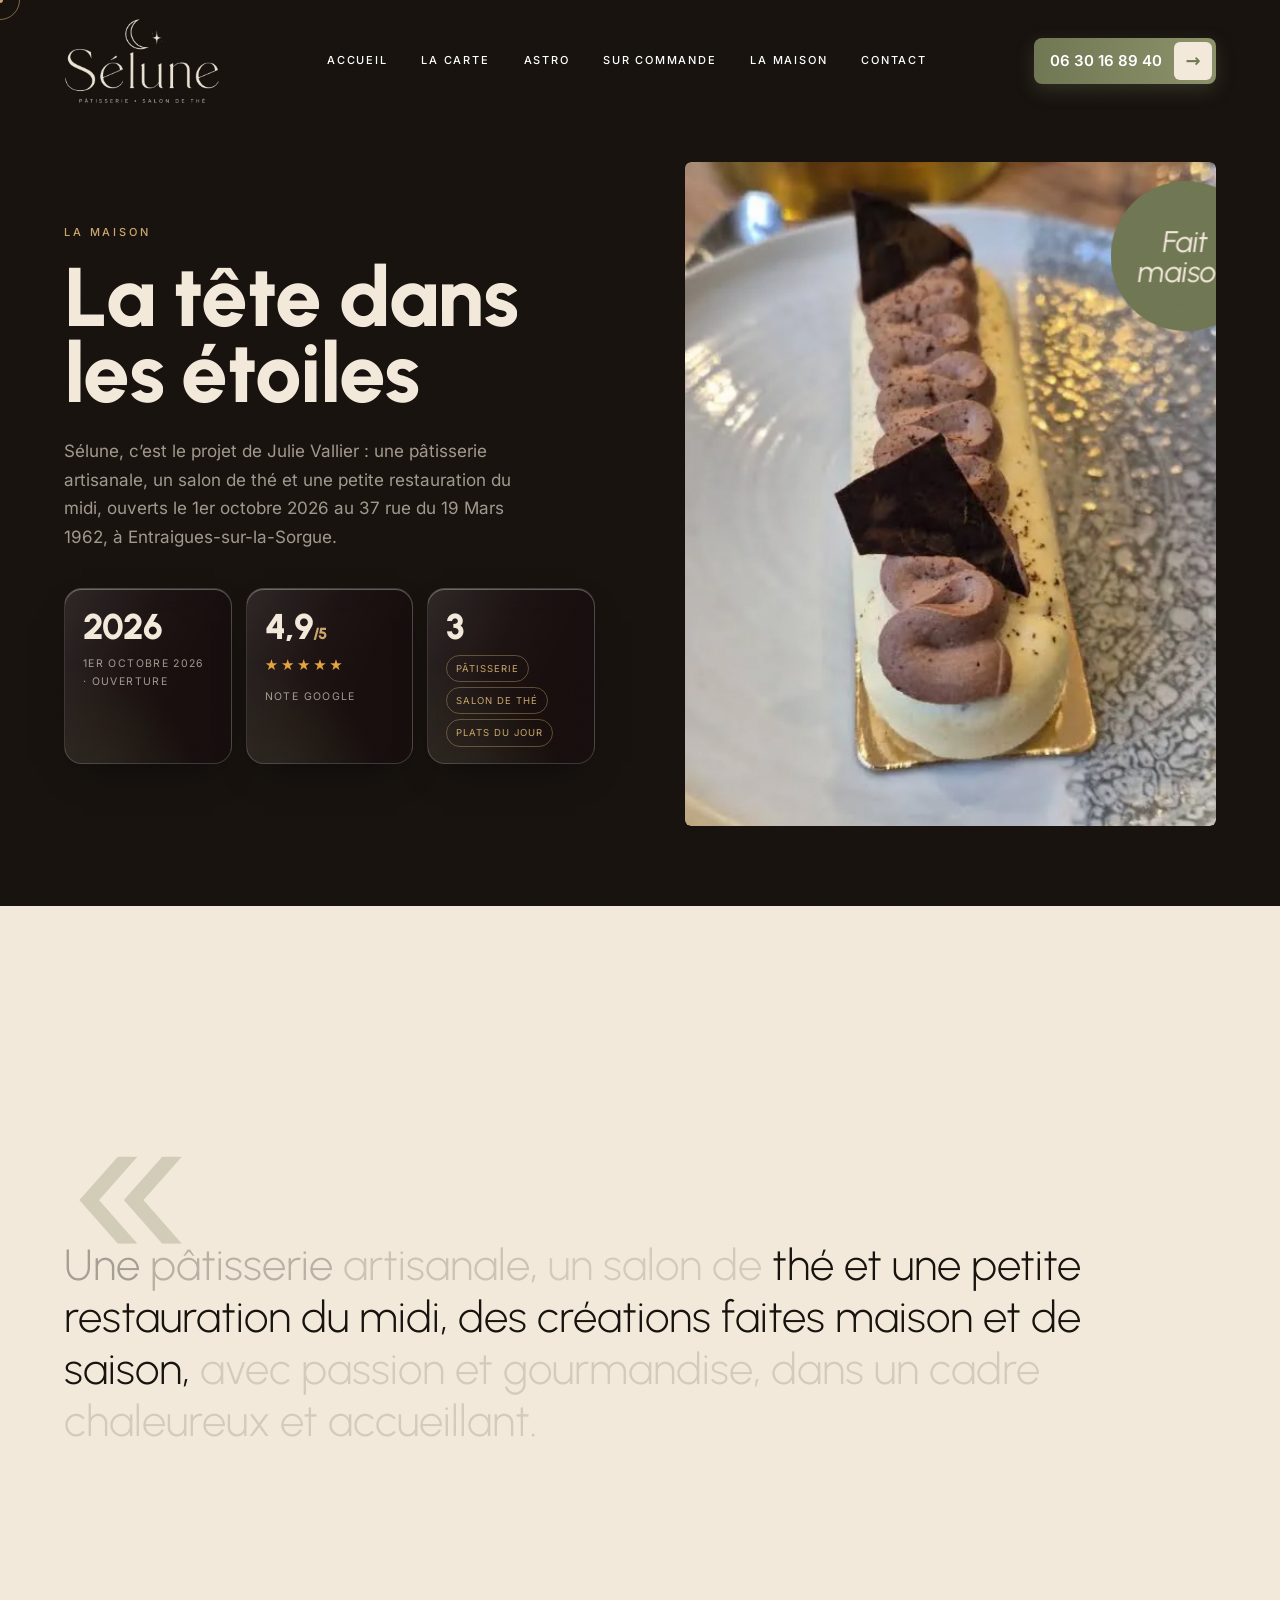
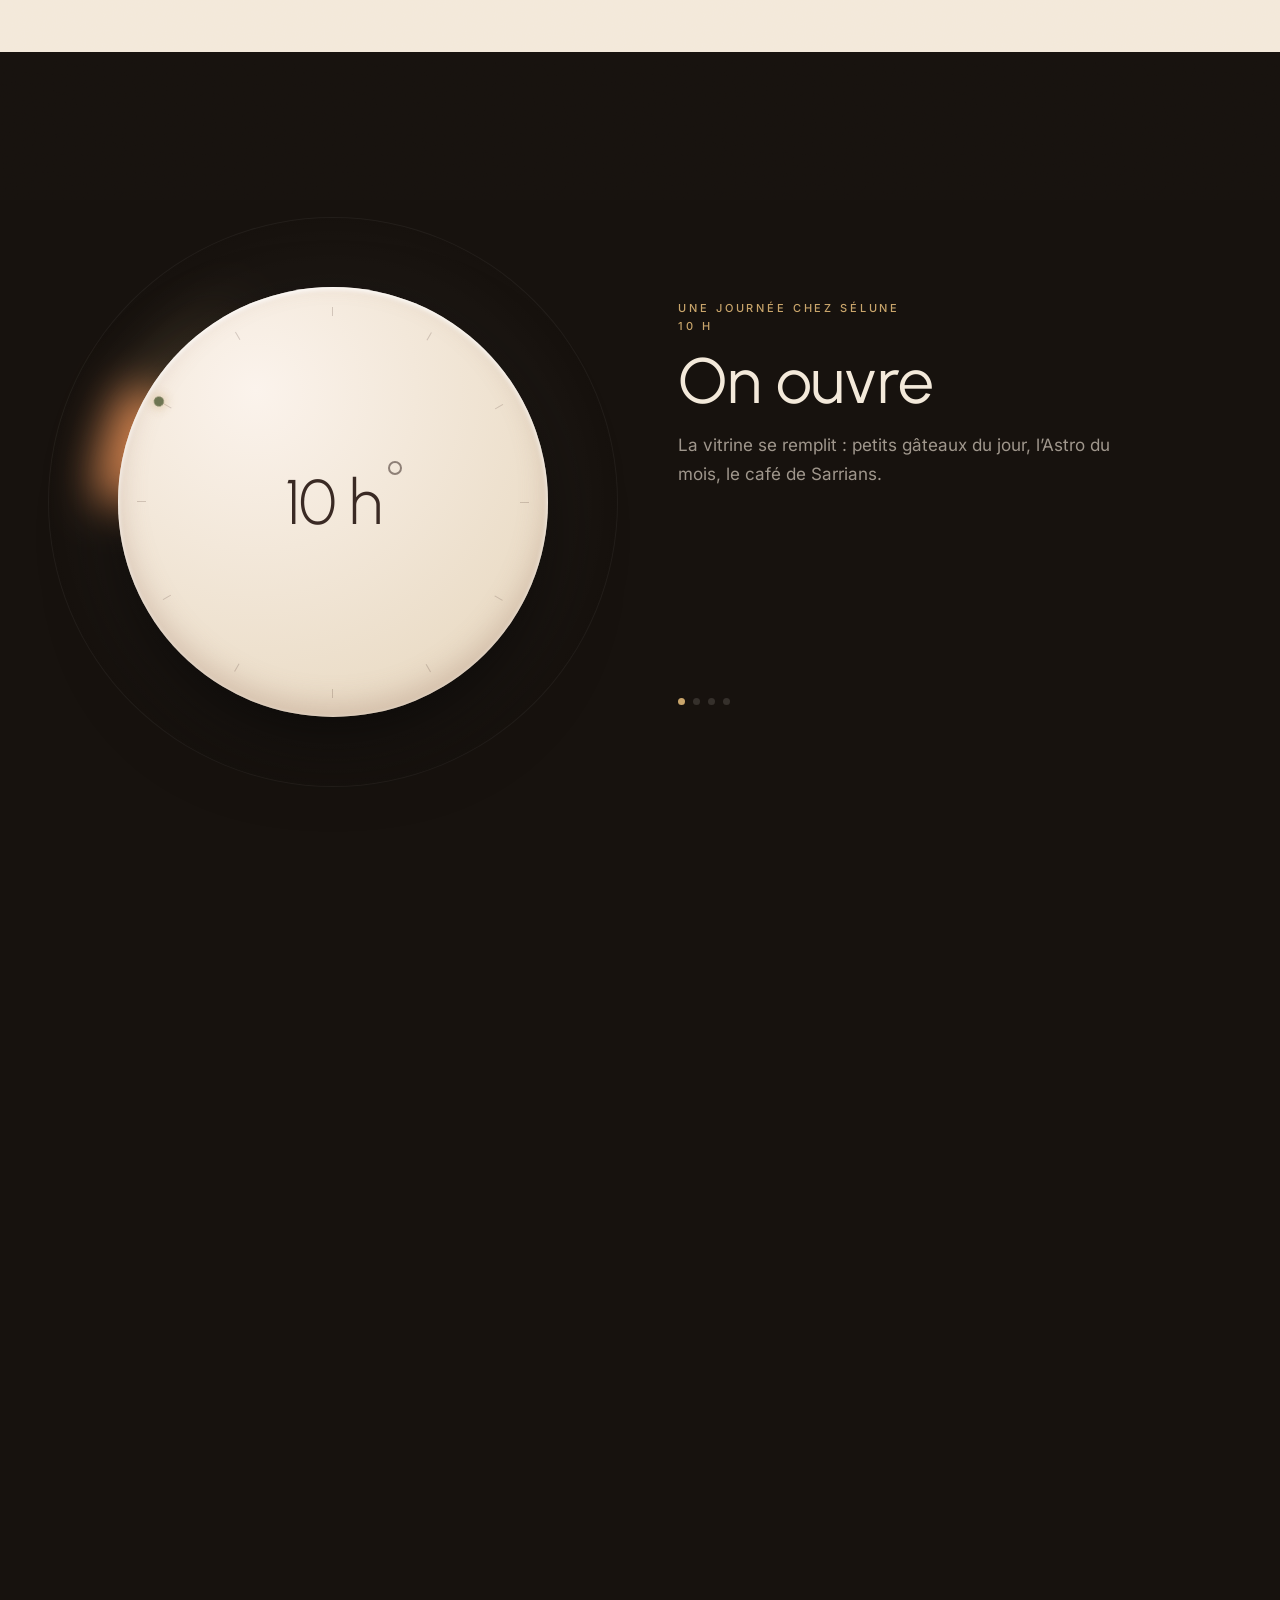
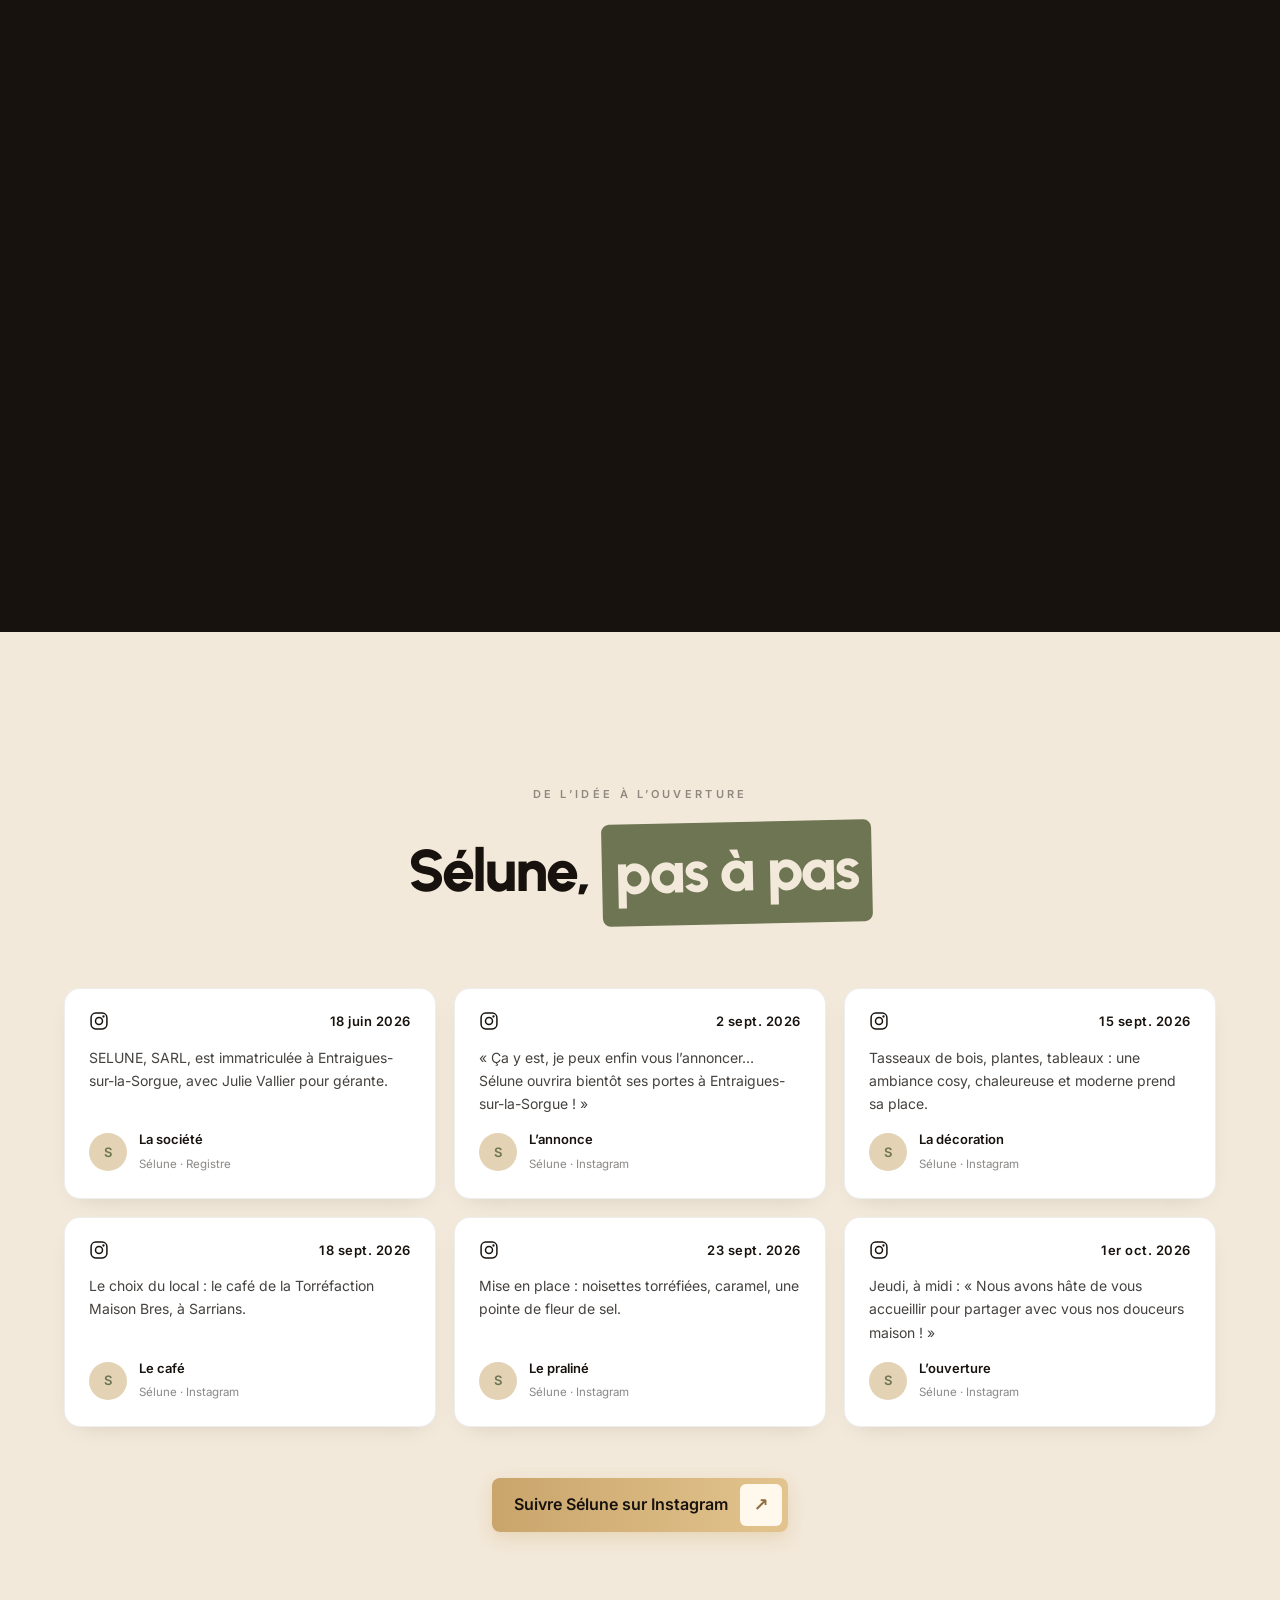
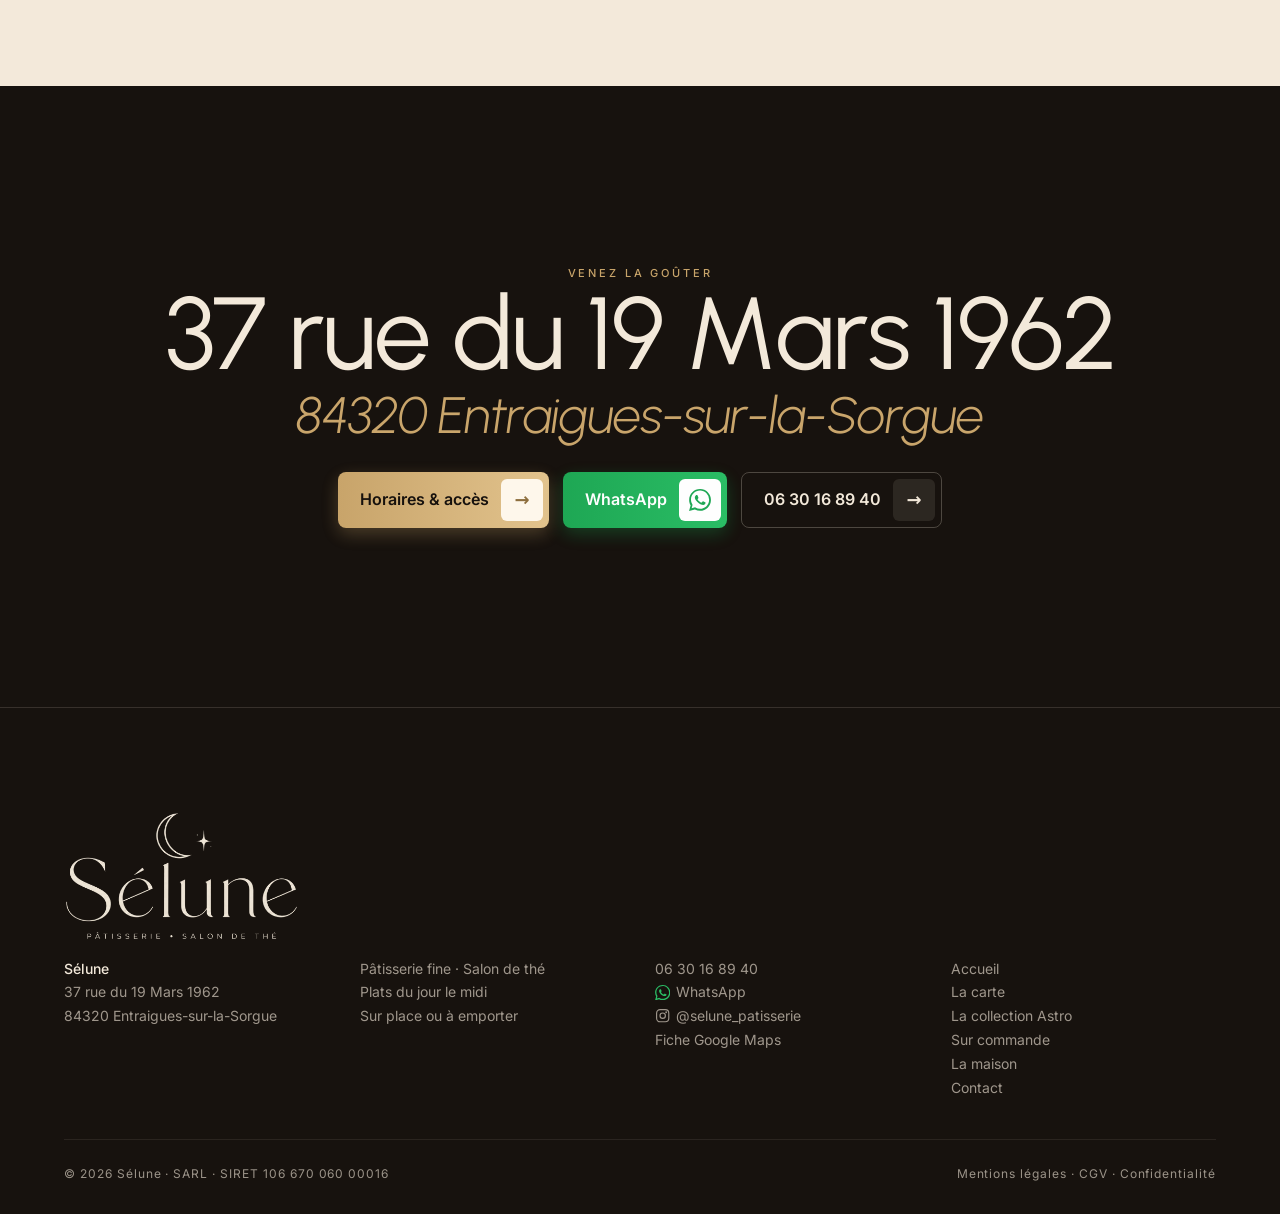
==== commit 01cdac58: "Cartes « Sur commande » sans chevauchement, nav pleine au défilement, WhatsApp à la place du SMS - C" ====
--- a/a-propos.html
+++ b/a-propos.html
@@ -31,6 +31,7 @@
 <div class="menu" id="menu">
   <a href="index.html">Accueil</a><a href="carte.html">La carte</a><a href="astro.html">Astro</a><a href="commandes.html">Sur commande</a><a href="a-propos.html" aria-current=page>La maison</a><a href="contact.html">Contact</a>
 </div>
+<a class="wa-fab" href="https://wa.me/33630168940?text=Bonjour%20S%C3%A9lune%2C%20" target="_blank" rel="noopener" aria-label="Écrire à Sélune sur WhatsApp" data-cursor="WhatsApp"><svg class="wa-ico" viewBox="0 0 24 24" aria-hidden="true"><path fill="currentColor" d="M17.47 14.38c-.29-.15-1.7-.84-1.97-.93-.26-.1-.45-.15-.65.14-.19.29-.74.93-.91 1.12-.17.19-.34.22-.62.07-.29-.15-1.22-.45-2.32-1.43-.86-.76-1.44-1.7-1.6-1.99-.17-.29-.02-.44.13-.59.13-.13.29-.34.43-.51.15-.17.19-.29.29-.48.1-.19.05-.36-.02-.51-.07-.15-.65-1.56-.89-2.13-.23-.56-.47-.48-.65-.49h-.55c-.19 0-.5.07-.76.36-.26.29-1 .98-1 2.38s1.02 2.76 1.17 2.95c.15.19 2.01 3.06 4.86 4.29.68.29 1.21.47 1.62.6.68.22 1.3.19 1.79.11.55-.08 1.7-.69 1.94-1.36.24-.67.24-1.24.17-1.36-.07-.12-.26-.19-.55-.34M12.05 21.5h-.01c-1.77 0-3.51-.48-5.03-1.38l-.36-.21-3.74.98 1-3.64-.24-.37a9.86 9.86 0 0 1-1.51-5.26c0-5.45 4.44-9.89 9.9-9.89 2.64 0 5.13 1.03 7 2.9a9.82 9.82 0 0 1 2.9 6.99c0 5.46-4.44 9.9-9.9 9.9M20.52 3.45A11.76 11.76 0 0 0 12.05 0C5.5 0 .17 5.33.17 11.88c0 2.09.55 4.14 1.59 5.94L.07 24l6.33-1.66a11.85 11.85 0 0 0 5.65 1.44h.01c6.55 0 11.88-5.33 11.88-11.88 0-3.17-1.24-6.16-3.48-8.4"/></svg></a>
 <main id="top">
 <section class="portrait-hero">
   <div class="portrait-hero__text">
@@ -115,14 +116,14 @@
   <p class="eyebrow" data-reveal>Venez la goûter</p>
   <a class="addr-band__line" href="https://www.google.com/maps?cid=17615685143766384162" target="_blank" rel="noopener" data-letters data-cursor="Itinéraire">37 rue du 19 Mars 1962</a>
   <a class="addr-band__line addr-band__line--small" href="https://www.google.com/maps?cid=17615685143766384162" target="_blank" rel="noopener" data-letters>84320 Entraigues-sur-la-Sorgue</a>
-  <div class="cta-band__actions" data-reveal><a class="btn btn--light" href="contact.html" data-magnet>Horaires &amp; accès</a><a class="btn btn--ghost" href="tel:+33630168940" data-magnet>06 30 16 89 40</a></div>
+  <div class="cta-band__actions" data-reveal><a class="btn btn--light" href="contact.html" data-magnet>Horaires &amp; accès</a><a class="btn btn--wa" href="https://wa.me/33630168940?text=Bonjour%20S%C3%A9lune%2C%20" target="_blank" rel="noopener" data-cursor="WhatsApp" data-magnet>WhatsApp</a><a class="btn btn--ghost" href="tel:+33630168940" data-magnet>06 30 16 89 40</a></div>
 </section>
 </main><footer class="footer footer--page">
   <img class="footer__logo" src="img/logo.webp" alt="Sélune — pâtisserie, salon de thé">
   <div class="footer__cols">
     <div><b>Sélune</b><br>37 rue du 19 Mars 1962<br>84320 Entraigues-sur-la-Sorgue</div>
     <div>Pâtisserie fine · Salon de thé<br>Plats du jour le midi<br>Sur place ou à emporter</div>
-    <div><a href="tel:+33630168940">06 30 16 89 40</a><br><a href="https://www.instagram.com/selune_patisserie/" target="_blank" rel="noopener"><svg class="ig-ico" viewBox="0 0 24 24" fill="none" aria-hidden="true"><rect x="2.5" y="2.5" width="19" height="19" rx="5.5" stroke="currentColor" stroke-width="1.8"/><circle cx="12" cy="12" r="4.2" stroke="currentColor" stroke-width="1.8"/><circle cx="17.4" cy="6.6" r="1.4" fill="currentColor"/></svg>@selune_patisserie</a><br><a href="https://www.google.com/maps?cid=17615685143766384162" target="_blank" rel="noopener">Fiche Google Maps</a></div>
+    <div><a href="tel:+33630168940">06 30 16 89 40</a><br><a href="https://wa.me/33630168940?text=Bonjour%20S%C3%A9lune%2C%20" target="_blank" rel="noopener"><svg class="wa-ico" viewBox="0 0 24 24" aria-hidden="true"><path fill="currentColor" d="M17.47 14.38c-.29-.15-1.7-.84-1.97-.93-.26-.1-.45-.15-.65.14-.19.29-.74.93-.91 1.12-.17.19-.34.22-.62.07-.29-.15-1.22-.45-2.32-1.43-.86-.76-1.44-1.7-1.6-1.99-.17-.29-.02-.44.13-.59.13-.13.29-.34.43-.51.15-.17.19-.29.29-.48.1-.19.05-.36-.02-.51-.07-.15-.65-1.56-.89-2.13-.23-.56-.47-.48-.65-.49h-.55c-.19 0-.5.07-.76.36-.26.29-1 .98-1 2.38s1.02 2.76 1.17 2.95c.15.19 2.01 3.06 4.86 4.29.68.29 1.21.47 1.62.6.68.22 1.3.19 1.79.11.55-.08 1.7-.69 1.94-1.36.24-.67.24-1.24.17-1.36-.07-.12-.26-.19-.55-.34M12.05 21.5h-.01c-1.77 0-3.51-.48-5.03-1.38l-.36-.21-3.74.98 1-3.64-.24-.37a9.86 9.86 0 0 1-1.51-5.26c0-5.45 4.44-9.89 9.9-9.89 2.64 0 5.13 1.03 7 2.9a9.82 9.82 0 0 1 2.9 6.99c0 5.46-4.44 9.9-9.9 9.9M20.52 3.45A11.76 11.76 0 0 0 12.05 0C5.5 0 .17 5.33.17 11.88c0 2.09.55 4.14 1.59 5.94L.07 24l6.33-1.66a11.85 11.85 0 0 0 5.65 1.44h.01c6.55 0 11.88-5.33 11.88-11.88 0-3.17-1.24-6.16-3.48-8.4"/></svg>WhatsApp</a><br><a href="https://www.instagram.com/selune_patisserie/" target="_blank" rel="noopener"><svg class="ig-ico" viewBox="0 0 24 24" fill="none" aria-hidden="true"><rect x="2.5" y="2.5" width="19" height="19" rx="5.5" stroke="currentColor" stroke-width="1.8"/><circle cx="12" cy="12" r="4.2" stroke="currentColor" stroke-width="1.8"/><circle cx="17.4" cy="6.6" r="1.4" fill="currentColor"/></svg>@selune_patisserie</a><br><a href="https://www.google.com/maps?cid=17615685143766384162" target="_blank" rel="noopener">Fiche Google Maps</a></div>
     <div><a href="index.html">Accueil</a><br><a href="carte.html">La carte</a><br><a href="astro.html">La collection Astro</a><br><a href="commandes.html">Sur commande</a><br><a href="a-propos.html">La maison</a><br><a href="contact.html">Contact</a></div>
   </div>
   <div class="footer__row">
--- a/styles.css
+++ b/styles.css
@@ -51,12 +51,30 @@
 .wd{display:inline-block;white-space:nowrap}
 .ch{display:inline-block;will-change:transform;backface-visibility:hidden}
 
-/* — boutons : pilules 3D pleines (style capsule), AUCUN effet au survol — */
-.btn{--c:#6E7552;--c-edge:#4E5439;position:relative;display:inline-flex;align-items:center;justify-content:center;gap:.5em;height:56px;padding:0 32px;border-radius:999px;font-size:15px;font-weight:700;letter-spacing:.01em;white-space:nowrap;color:#fff;background:var(--c);box-shadow:0 5px 0 var(--c-edge),inset 0 1px 0 rgba(255,255,255,.28),inset 0 -2px 0 rgba(0,0,0,.12),0 14px 24px -10px rgba(0,0,0,.45)}
-.btn--light{--c:#C9A56B;--c-edge:#A88A55;color:#2A221B}
-.btn--ghost{--c:#3A3024;--c-edge:#221B15;color:#F3E9DA}
-.btn--noir{--c:#241C16;--c-edge:#0C0907;color:#F3E9DA}
-.btn--pill{height:44px;padding:0 22px;font-size:13px;box-shadow:0 4px 0 var(--c-edge),inset 0 1px 0 rgba(255,255,255,.28),0 10px 18px -8px rgba(0,0,0,.45)}
+/* — boutons : forme Chic Savage — rectangle arrondi 8 px, libellé à gauche, tuile-flèche carrée à droite — */
+.btn{--ico-bg:#F3E9DA;--ico-fg:#6E7552;--glow:rgba(110,117,82,.3);position:relative;display:inline-flex;align-items:center;justify-content:space-between;gap:12px;min-height:54px;padding:6px 6px 6px 22px;border-radius:8px;font-size:16px;font-weight:600;letter-spacing:0;white-space:nowrap;color:#fff;background:linear-gradient(90deg,#6E7552 0%,#8A9068 100%);box-shadow:0 6px 18px var(--glow);transition:translate .3s,box-shadow .3s}
+.btn::after{content:"→";flex:none;display:grid;place-items:center;width:42px;height:42px;border-radius:6px;background:var(--ico-bg);color:var(--ico-fg);font-size:18px;line-height:1;transition:transform .3s}
+.btn[target="_blank"]::after{content:"↗"}
+.btn:hover{translate:0 -2px;box-shadow:0 10px 24px var(--glow)}
+.btn:hover::after{transform:rotate(45deg)}
+.btn--light{--ico-bg:#FFF8EC;--ico-fg:#8E6F3E;--glow:rgba(201,165,107,.3);color:#17120E;background:linear-gradient(90deg,#C9A56B 0%,#E3C48E 100%)}
+.btn--ghost{--ico-bg:rgba(243,233,218,.1);--ico-fg:#F3E9DA;color:#F3E9DA;background:transparent;border:1px solid rgba(243,233,218,.25);box-shadow:none}
+.btn--ghost:hover{box-shadow:0 10px 24px rgba(0,0,0,.25)}
+.btn--noir{--ico-bg:#C9A56B;--ico-fg:#17120E;--glow:rgba(23,18,14,.25);color:#F3E9DA;background:#17120E}
+.btn--pill{min-height:46px;padding:4px 4px 4px 16px;font-size:15px}
+.btn--pill::after{width:38px;height:38px}
+.btn svg{flex:none}
+/* WhatsApp : même forme, vert WhatsApp, glyphe dans la tuile */
+.btn--wa{--glow:rgba(31,168,85,.3);color:#fff;background:linear-gradient(90deg,#1FA855 0%,#2BBE66 100%)}
+.btn.btn--wa::after{content:"";background:#fff url("data:image/svg+xml,%3Csvg xmlns='http://www.w3.org/2000/svg' viewBox='0 0 24 24'%3E%3Cpath fill='%231FA855' d='M17.47 14.38c-.29-.15-1.7-.84-1.97-.93-.26-.1-.45-.15-.65.14-.19.29-.74.93-.91 1.12-.17.19-.34.22-.62.07-.29-.15-1.22-.45-2.32-1.43-.86-.76-1.44-1.7-1.6-1.99-.17-.29-.02-.44.13-.59.13-.13.29-.34.43-.51.15-.17.19-.29.29-.48.1-.19.05-.36-.02-.51-.07-.15-.65-1.56-.89-2.13-.23-.56-.47-.48-.65-.49h-.55c-.19 0-.5.07-.76.36-.26.29-1 .98-1 2.38s1.02 2.76 1.17 2.95c.15.19 2.01 3.06 4.86 4.29.68.29 1.21.47 1.62.6.68.22 1.3.19 1.79.11.55-.08 1.7-.69 1.94-1.36.24-.67.24-1.24.17-1.36-.07-.12-.26-.19-.55-.34M12.05 21.5h-.01c-1.77 0-3.51-.48-5.03-1.38l-.36-.21-3.74.98 1-3.64-.24-.37a9.86 9.86 0 0 1-1.51-5.26c0-5.45 4.44-9.89 9.9-9.89 2.64 0 5.13 1.03 7 2.9a9.82 9.82 0 0 1 2.9 6.99c0 5.46-4.44 9.9-9.9 9.9M20.52 3.45A11.76 11.76 0 0 0 12.05 0C5.5 0 .17 5.33.17 11.88c0 2.09.55 4.14 1.59 5.94L.07 24l6.33-1.66a11.85 11.85 0 0 0 5.65 1.44h.01c6.55 0 11.88-5.33 11.88-11.88 0-3.17-1.24-6.16-3.48-8.4'/%3E%3C/svg%3E") center/22px no-repeat}
+.btn--wa:hover::after{transform:scale(1.08)}
+.wa-ico{width:1.1em;height:1.1em;vertical-align:-.18em;margin-right:.4em;display:inline-block;color:#2BBE66}
+.wa-fab{position:fixed;right:clamp(16px,2vw,28px);bottom:clamp(16px,2vw,28px);z-index:48;display:grid;place-items:center;width:58px;height:58px;border-radius:12px;background:#1FA855;color:#fff;box-shadow:0 10px 28px rgba(31,168,85,.38);opacity:0;visibility:hidden;translate:0 16px;transition:opacity .4s,translate .4s,box-shadow .3s,visibility 0s .4s}
+.wa-fab.is-shown{opacity:1;visibility:visible;translate:0 0;transition-delay:0s}
+.wa-fab:hover{translate:0 -3px;box-shadow:0 14px 34px rgba(31,168,85,.5)}
+.wa-fab .wa-ico{width:30px;height:30px;margin:0;color:#fff}
+body.menu-open .wa-fab{opacity:0;visibility:hidden}
+@media (max-width:520px){.btn{white-space:normal;text-align:left;line-height:1.25}.vitrine .card--end{padding:28px}.card--end .btn{padding-left:16px;gap:8px}}
 
 /* lettres découpées */
 .wd{display:inline-block;white-space:nowrap}
@@ -87,10 +105,15 @@
 .cursor.is-label .cursor__dot{opacity:0}
 
 /* ══════════ NAV ══════════ */
-.nav{position:fixed;top:0;left:0;right:0;z-index:50;display:flex;align-items:center;justify-content:space-between;gap:20px;padding:18px var(--pad);color:#fff}
+.nav{position:fixed;top:0;left:0;right:0;z-index:50;display:flex;align-items:center;justify-content:space-between;gap:20px;padding:18px var(--pad);color:#fff;transition:background-color .45s,padding .45s,box-shadow .45s}
 .nav__burger,.nav__logo,.nav__links{mix-blend-mode:difference}
+/* dès qu'on défile : barre pleine, le contenu passe dessous sans se mêler aux liens */
+.nav.is-solid{background:rgba(23,18,14,.92);-webkit-backdrop-filter:blur(14px);backdrop-filter:blur(14px);padding-top:10px;padding-bottom:10px;box-shadow:0 1px 0 rgba(243,233,218,.1),0 14px 34px -18px rgba(0,0,0,.55)}
+.nav.is-solid .nav__burger,.nav.is-solid .nav__logo,.nav.is-solid .nav__links{mix-blend-mode:normal;color:var(--cream)}
+body.menu-open .nav.is-solid{background:transparent;box-shadow:none;-webkit-backdrop-filter:none;backdrop-filter:none}
 .nav__logo{display:block;line-height:0}
-.nav__logo-img{height:86px;width:auto;display:block}
+.nav__logo-img{height:86px;width:auto;display:block;transition:height .45s}
+.nav.is-solid .nav__logo-img{height:58px}
 .nav__logo-crown{font-size:14px;margin-bottom:2px}
 .nav__logo-word{font-family:var(--serif);font-size:26px;letter-spacing:.06em;text-transform:uppercase}
 .nav__logo-sub{font-size:8px;letter-spacing:.3em;text-transform:uppercase;opacity:.8;margin-top:3px}
@@ -309,6 +332,7 @@
 }
 @media (max-width:760px){
   .nav__logo-img{height:60px}
+  .nav.is-solid .nav__logo-img{height:46px}
   .hero-wrap{height:170svh}
   .hero__text{bottom:48px}
   .hero__title{font-size:clamp(42px,12vw,76px)}
--- a/pages.css
+++ b/pages.css
@@ -30,6 +30,7 @@
 .phone-band__num{display:block;font-family:var(--serif);font-weight:300;font-size:clamp(48px,9vw,150px);line-height:1;margin:.15em 0;letter-spacing:-.02em;transition:color .3s}
 .phone-band__num:hover{color:var(--rose)}
 .phone-band__sub{font-size:13px;letter-spacing:.1em;color:var(--ink-2)}
+.phone-band__wa{margin-top:32px}
 
 /* familles (inchangé) */
 .fam{display:grid;grid-template-columns:1fr 1fr;gap:clamp(40px,7vw,120px);align-items:center;padding:clamp(100px,14vw,200px) var(--pad);position:relative;z-index:2;background:var(--noir)}
@@ -63,7 +64,7 @@
 .mhero__h>span:nth-child(2){color:var(--rose)}
 .mhero__h .wd{overflow:hidden;vertical-align:top;padding-bottom:.08em;margin-bottom:-.08em}
 .mhero__p{font-size:clamp(15px,1.3vw,19px);line-height:1.65;color:rgba(255,255,255,.92);max-width:560px}
-.mhero__cta{margin-top:28px}
+.mhero__cta{margin-top:28px;display:flex;flex-wrap:wrap;gap:12px}
 .mhero__num{position:absolute;right:0;bottom:65%;font-family:var(--serif);font-weight:800;font-size:clamp(130px,20vw,320px);line-height:1;color:transparent;-webkit-text-stroke:2px var(--rose);opacity:.9;pointer-events:none}
 .mhero__bar{position:absolute;left:var(--pad);right:var(--pad);bottom:26px;height:1px;background:rgba(255,255,255,.18)}
 .mhero__bar i{display:block;height:100%;background:var(--rose);transform:scaleX(0);transform-origin:left}
@@ -71,8 +72,10 @@
 .stackcards{background:var(--cream);color:var(--noir);padding:clamp(100px,14vw,180px) var(--pad) 12vh;position:relative;z-index:2}
 .stackcards__head{margin-bottom:8vh}
 .stackcards__head .h2{margin-top:12px}
-.stackcards__list{display:grid;gap:6vh}
-.scard{position:sticky;top:calc(90px + var(--i)*24px);display:grid;grid-template-columns:1.2fr .8fr;background:var(--noir);color:var(--cream);border-radius:14px;overflow:hidden;min-height:60vh;box-shadow:0 40px 80px -30px rgba(23,18,14,.5);will-change:transform;transform-origin:50% 0}
+.stackcards__list{display:grid;gap:clamp(28px,6vh,64px)}
+.scard{position:relative;display:grid;grid-template-columns:1.2fr .8fr;background:var(--noir);color:var(--cream);border-radius:14px;overflow:hidden;min-height:60vh;box-shadow:0 40px 80px -30px rgba(23,18,14,.5)}
+.scard:nth-child(even){grid-template-columns:.8fr 1.2fr}
+.scard:nth-child(even) img{order:2}
 .scard img{width:100%;height:100%;object-fit:cover;min-height:60vh}
 .scard__body{padding:clamp(24px,3vw,48px);display:flex;flex-direction:column;justify-content:center;gap:6px}
 .scard__n{font-family:var(--serif);font-size:clamp(50px,6vw,90px);font-weight:300;color:var(--rose);line-height:1}
@@ -226,6 +229,7 @@
 .tel-hero__now{font-size:12px;letter-spacing:.2em;text-transform:uppercase;display:flex;align-items:center;gap:10px;margin:10px 0 24px}
 .tel-hero__now i{width:8px;height:8px;border-radius:50%;background:var(--rose)}
 .tel-hero__now i.on{background:#7BD389;box-shadow:0 0 12px #7BD389}
+.tel-hero__wa{margin-bottom:26px}
 .tel-hero__alt{color:var(--ink-2);font-size:15px}
 .tel-hero__alt a:hover{color:var(--rose)}
 .hours{background:var(--noir);padding:0 var(--pad);position:relative;z-index:2;perspective:1400px}
@@ -260,8 +264,8 @@
   .vmarquee__row{grid-template-columns:1fr 1fr}
   .fam{grid-template-columns:1fr}
   .fam--alt .fam__visual{order:0}
-  .scard{grid-template-columns:1fr;min-height:0}
-  .scard img{min-height:0;aspect-ratio:4/3}
+  .scard,.scard:nth-child(even){grid-template-columns:1fr;min-height:0}
+  .scard img,.scard:nth-child(even) img{min-height:0;aspect-ratio:4/3;order:0}
   .simu__form{grid-template-columns:1fr}
   .simu__result{grid-column:1;grid-row:auto;position:static}
   .simu__form fieldset{grid-column:1}
@@ -284,7 +288,6 @@
   .mhero__h{font-size:13vw}
   .fam__small{width:46%;right:0}
   .fam--alt .fam__small{left:0}
-  .scard{top:calc(80px + var(--i)*14px)}
   .simu__choices{grid-template-columns:1fr}
   .simu__when{grid-template-columns:1fr}
   .type-hero__word{font-size:17vw}
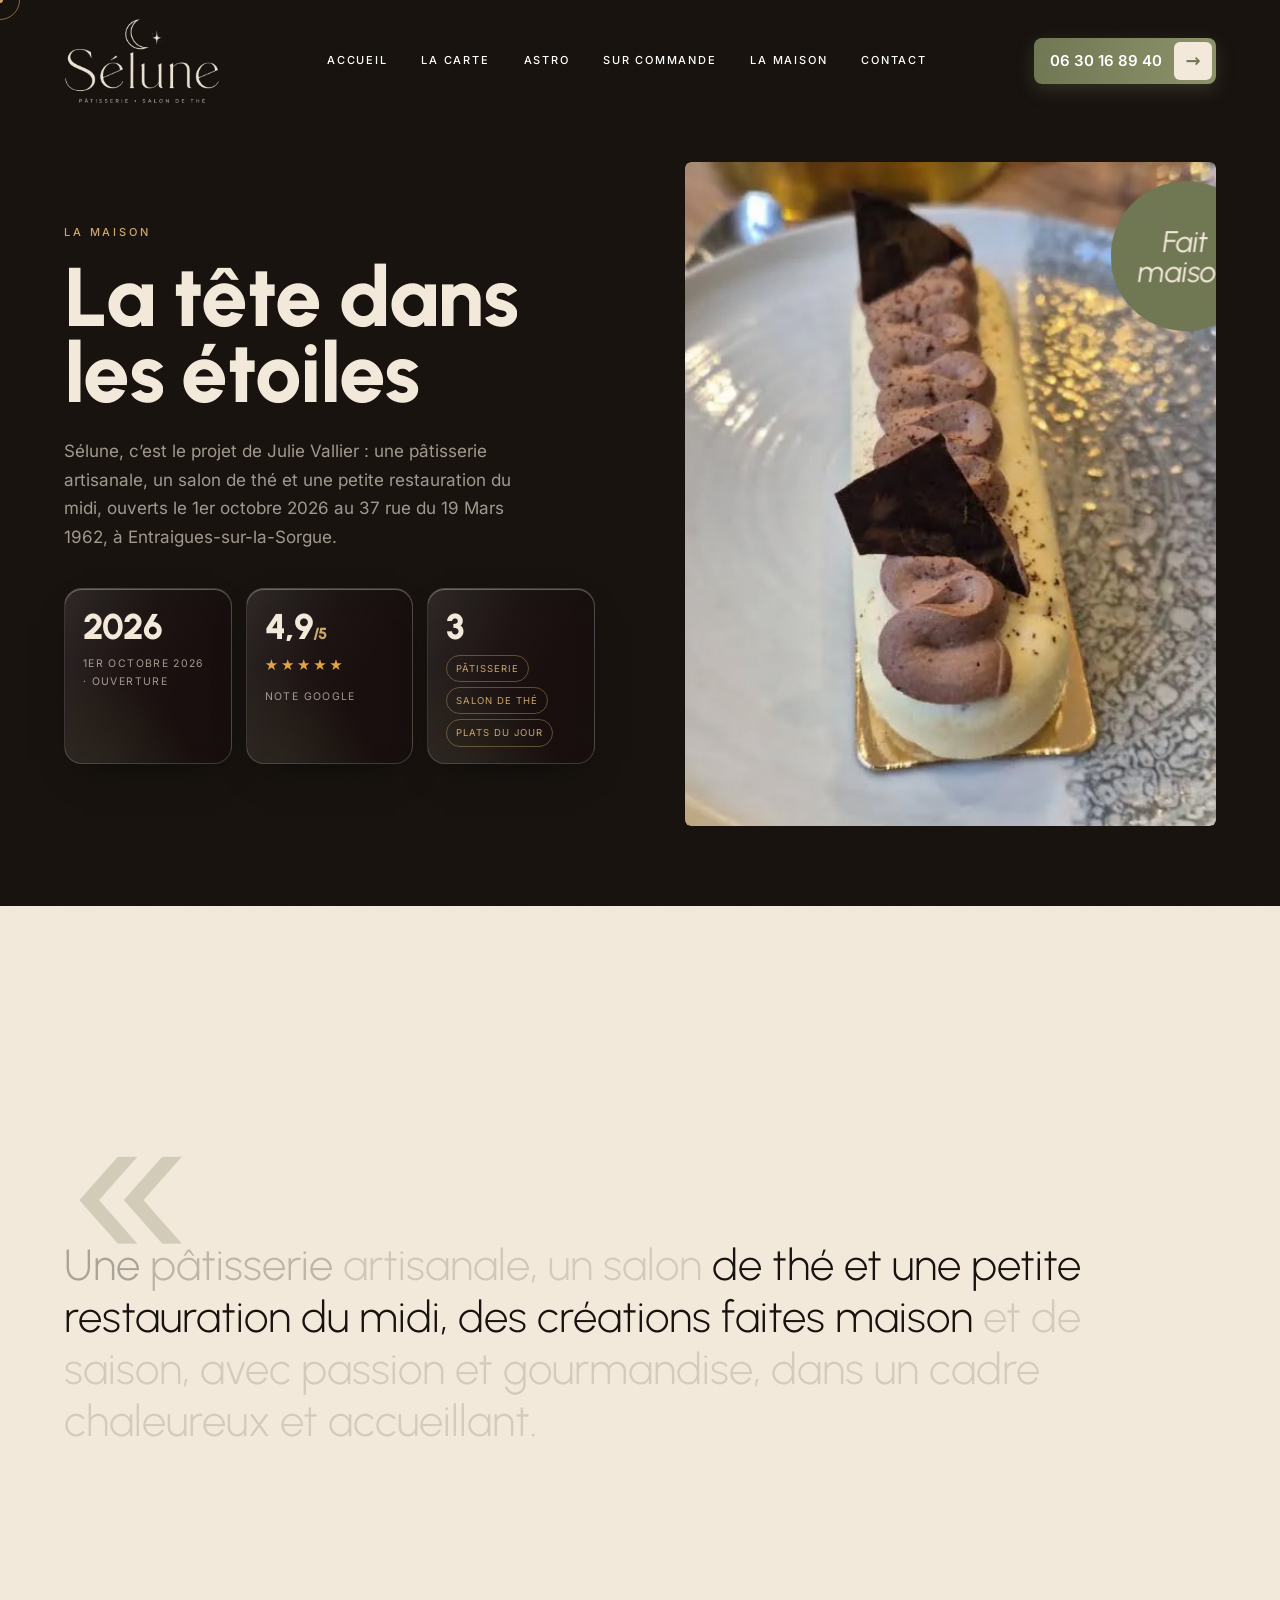
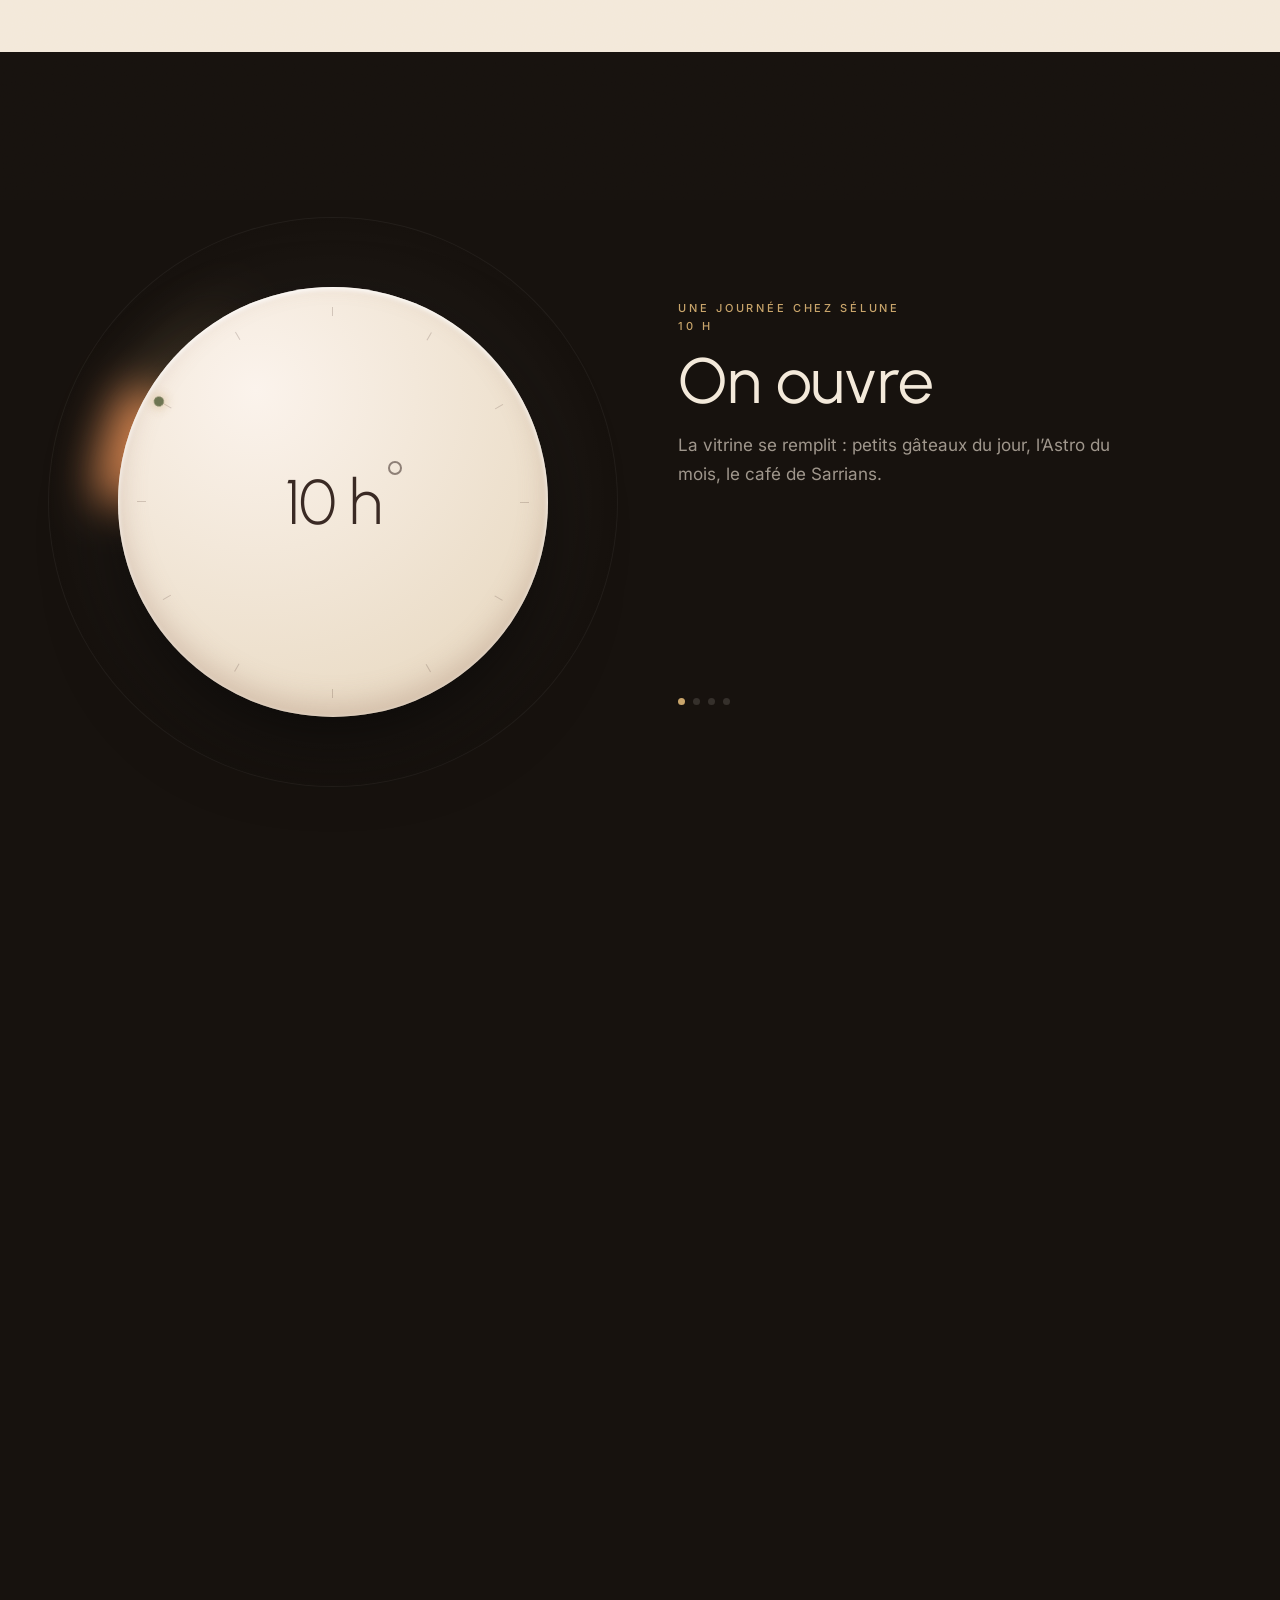
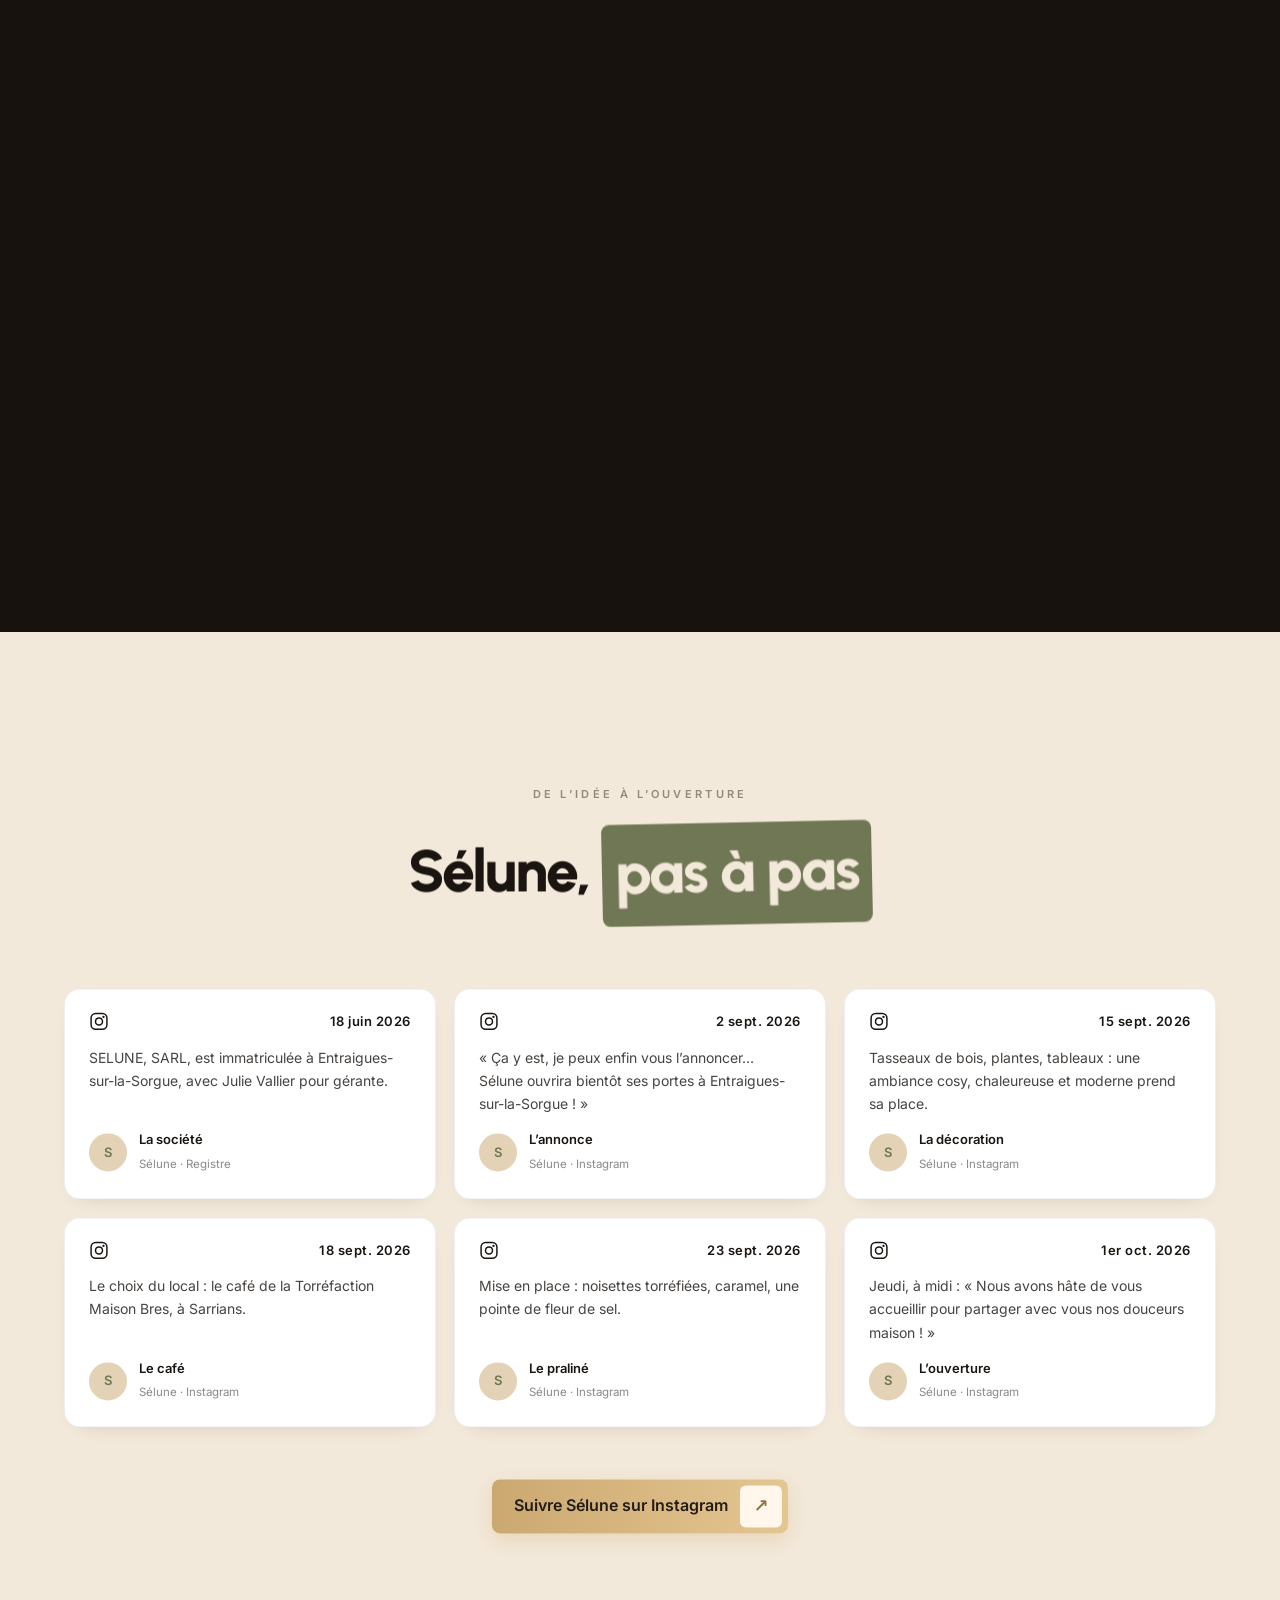
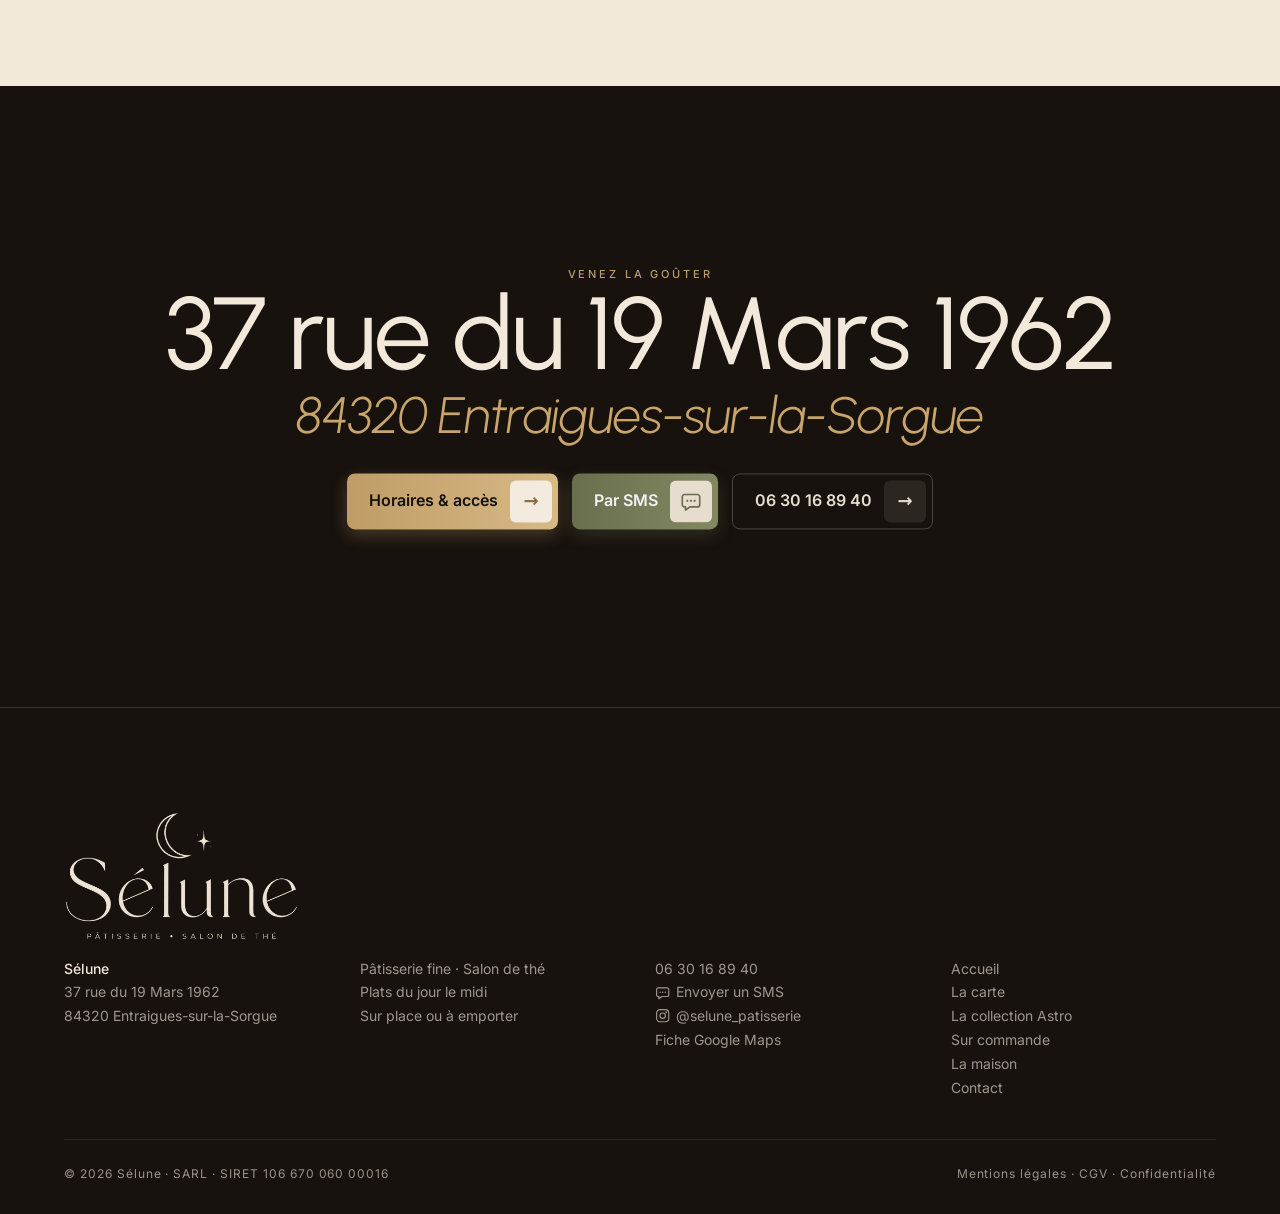
==== commit e034c6e1: "WhatsApp remplacé par le SMS : mêmes emplacements, bouton flottant et formulaires en sms: Co-Authore" ====
--- a/a-propos.html
+++ b/a-propos.html
@@ -31,7 +31,7 @@
 <div class="menu" id="menu">
   <a href="index.html">Accueil</a><a href="carte.html">La carte</a><a href="astro.html">Astro</a><a href="commandes.html">Sur commande</a><a href="a-propos.html" aria-current=page>La maison</a><a href="contact.html">Contact</a>
 </div>
-<a class="wa-fab" href="https://wa.me/33630168940?text=Bonjour%20S%C3%A9lune%2C%20" target="_blank" rel="noopener" aria-label="Écrire à Sélune sur WhatsApp" data-cursor="WhatsApp"><svg class="wa-ico" viewBox="0 0 24 24" aria-hidden="true"><path fill="currentColor" d="M17.47 14.38c-.29-.15-1.7-.84-1.97-.93-.26-.1-.45-.15-.65.14-.19.29-.74.93-.91 1.12-.17.19-.34.22-.62.07-.29-.15-1.22-.45-2.32-1.43-.86-.76-1.44-1.7-1.6-1.99-.17-.29-.02-.44.13-.59.13-.13.29-.34.43-.51.15-.17.19-.29.29-.48.1-.19.05-.36-.02-.51-.07-.15-.65-1.56-.89-2.13-.23-.56-.47-.48-.65-.49h-.55c-.19 0-.5.07-.76.36-.26.29-1 .98-1 2.38s1.02 2.76 1.17 2.95c.15.19 2.01 3.06 4.86 4.29.68.29 1.21.47 1.62.6.68.22 1.3.19 1.79.11.55-.08 1.7-.69 1.94-1.36.24-.67.24-1.24.17-1.36-.07-.12-.26-.19-.55-.34M12.05 21.5h-.01c-1.77 0-3.51-.48-5.03-1.38l-.36-.21-3.74.98 1-3.64-.24-.37a9.86 9.86 0 0 1-1.51-5.26c0-5.45 4.44-9.89 9.9-9.89 2.64 0 5.13 1.03 7 2.9a9.82 9.82 0 0 1 2.9 6.99c0 5.46-4.44 9.9-9.9 9.9M20.52 3.45A11.76 11.76 0 0 0 12.05 0C5.5 0 .17 5.33.17 11.88c0 2.09.55 4.14 1.59 5.94L.07 24l6.33-1.66a11.85 11.85 0 0 0 5.65 1.44h.01c6.55 0 11.88-5.33 11.88-11.88 0-3.17-1.24-6.16-3.48-8.4"/></svg></a>
+<a class="sms-fab" href="sms:+33630168940?&amp;body=Bonjour%20S%C3%A9lune%2C%20" aria-label="Écrire à Sélune par SMS" data-cursor="SMS"><svg class="sms-ico" viewBox="0 0 24 24" fill="none" aria-hidden="true"><path d="M5 4.5h14A2.5 2.5 0 0 1 21.5 7v8.5A2.5 2.5 0 0 1 19 18h-8.2L6 21.5V18H5a2.5 2.5 0 0 1-2.5-2.5V7A2.5 2.5 0 0 1 5 4.5Z" stroke="currentColor" stroke-width="1.8" stroke-linejoin="round"/><circle cx="8" cy="11.3" r="1.2" fill="currentColor"/><circle cx="12" cy="11.3" r="1.2" fill="currentColor"/><circle cx="16" cy="11.3" r="1.2" fill="currentColor"/></svg></a>
 <main id="top">
 <section class="portrait-hero">
   <div class="portrait-hero__text">
@@ -116,14 +116,14 @@
   <p class="eyebrow" data-reveal>Venez la goûter</p>
   <a class="addr-band__line" href="https://www.google.com/maps?cid=17615685143766384162" target="_blank" rel="noopener" data-letters data-cursor="Itinéraire">37 rue du 19 Mars 1962</a>
   <a class="addr-band__line addr-band__line--small" href="https://www.google.com/maps?cid=17615685143766384162" target="_blank" rel="noopener" data-letters>84320 Entraigues-sur-la-Sorgue</a>
-  <div class="cta-band__actions" data-reveal><a class="btn btn--light" href="contact.html" data-magnet>Horaires &amp; accès</a><a class="btn btn--wa" href="https://wa.me/33630168940?text=Bonjour%20S%C3%A9lune%2C%20" target="_blank" rel="noopener" data-cursor="WhatsApp" data-magnet>WhatsApp</a><a class="btn btn--ghost" href="tel:+33630168940" data-magnet>06 30 16 89 40</a></div>
+  <div class="cta-band__actions" data-reveal><a class="btn btn--light" href="contact.html" data-magnet>Horaires &amp; accès</a><a class="btn btn--sms" href="sms:+33630168940?&amp;body=Bonjour%20S%C3%A9lune%2C%20" data-cursor="SMS" data-magnet>Par SMS</a><a class="btn btn--ghost" href="tel:+33630168940" data-magnet>06 30 16 89 40</a></div>
 </section>
 </main><footer class="footer footer--page">
   <img class="footer__logo" src="img/logo.webp" alt="Sélune — pâtisserie, salon de thé">
   <div class="footer__cols">
     <div><b>Sélune</b><br>37 rue du 19 Mars 1962<br>84320 Entraigues-sur-la-Sorgue</div>
     <div>Pâtisserie fine · Salon de thé<br>Plats du jour le midi<br>Sur place ou à emporter</div>
-    <div><a href="tel:+33630168940">06 30 16 89 40</a><br><a href="https://wa.me/33630168940?text=Bonjour%20S%C3%A9lune%2C%20" target="_blank" rel="noopener"><svg class="wa-ico" viewBox="0 0 24 24" aria-hidden="true"><path fill="currentColor" d="M17.47 14.38c-.29-.15-1.7-.84-1.97-.93-.26-.1-.45-.15-.65.14-.19.29-.74.93-.91 1.12-.17.19-.34.22-.62.07-.29-.15-1.22-.45-2.32-1.43-.86-.76-1.44-1.7-1.6-1.99-.17-.29-.02-.44.13-.59.13-.13.29-.34.43-.51.15-.17.19-.29.29-.48.1-.19.05-.36-.02-.51-.07-.15-.65-1.56-.89-2.13-.23-.56-.47-.48-.65-.49h-.55c-.19 0-.5.07-.76.36-.26.29-1 .98-1 2.38s1.02 2.76 1.17 2.95c.15.19 2.01 3.06 4.86 4.29.68.29 1.21.47 1.62.6.68.22 1.3.19 1.79.11.55-.08 1.7-.69 1.94-1.36.24-.67.24-1.24.17-1.36-.07-.12-.26-.19-.55-.34M12.05 21.5h-.01c-1.77 0-3.51-.48-5.03-1.38l-.36-.21-3.74.98 1-3.64-.24-.37a9.86 9.86 0 0 1-1.51-5.26c0-5.45 4.44-9.89 9.9-9.89 2.64 0 5.13 1.03 7 2.9a9.82 9.82 0 0 1 2.9 6.99c0 5.46-4.44 9.9-9.9 9.9M20.52 3.45A11.76 11.76 0 0 0 12.05 0C5.5 0 .17 5.33.17 11.88c0 2.09.55 4.14 1.59 5.94L.07 24l6.33-1.66a11.85 11.85 0 0 0 5.65 1.44h.01c6.55 0 11.88-5.33 11.88-11.88 0-3.17-1.24-6.16-3.48-8.4"/></svg>WhatsApp</a><br><a href="https://www.instagram.com/selune_patisserie/" target="_blank" rel="noopener"><svg class="ig-ico" viewBox="0 0 24 24" fill="none" aria-hidden="true"><rect x="2.5" y="2.5" width="19" height="19" rx="5.5" stroke="currentColor" stroke-width="1.8"/><circle cx="12" cy="12" r="4.2" stroke="currentColor" stroke-width="1.8"/><circle cx="17.4" cy="6.6" r="1.4" fill="currentColor"/></svg>@selune_patisserie</a><br><a href="https://www.google.com/maps?cid=17615685143766384162" target="_blank" rel="noopener">Fiche Google Maps</a></div>
+    <div><a href="tel:+33630168940">06 30 16 89 40</a><br><a href="sms:+33630168940?&amp;body=Bonjour%20S%C3%A9lune%2C%20"><svg class="sms-ico" viewBox="0 0 24 24" fill="none" aria-hidden="true"><path d="M5 4.5h14A2.5 2.5 0 0 1 21.5 7v8.5A2.5 2.5 0 0 1 19 18h-8.2L6 21.5V18H5a2.5 2.5 0 0 1-2.5-2.5V7A2.5 2.5 0 0 1 5 4.5Z" stroke="currentColor" stroke-width="1.8" stroke-linejoin="round"/><circle cx="8" cy="11.3" r="1.2" fill="currentColor"/><circle cx="12" cy="11.3" r="1.2" fill="currentColor"/><circle cx="16" cy="11.3" r="1.2" fill="currentColor"/></svg>Envoyer un SMS</a><br><a href="https://www.instagram.com/selune_patisserie/" target="_blank" rel="noopener"><svg class="ig-ico" viewBox="0 0 24 24" fill="none" aria-hidden="true"><rect x="2.5" y="2.5" width="19" height="19" rx="5.5" stroke="currentColor" stroke-width="1.8"/><circle cx="12" cy="12" r="4.2" stroke="currentColor" stroke-width="1.8"/><circle cx="17.4" cy="6.6" r="1.4" fill="currentColor"/></svg>@selune_patisserie</a><br><a href="https://www.google.com/maps?cid=17615685143766384162" target="_blank" rel="noopener">Fiche Google Maps</a></div>
     <div><a href="index.html">Accueil</a><br><a href="carte.html">La carte</a><br><a href="astro.html">La collection Astro</a><br><a href="commandes.html">Sur commande</a><br><a href="a-propos.html">La maison</a><br><a href="contact.html">Contact</a></div>
   </div>
   <div class="footer__row">
--- a/styles.css
+++ b/styles.css
@@ -64,16 +64,15 @@
 .btn--pill{min-height:46px;padding:4px 4px 4px 16px;font-size:15px}
 .btn--pill::after{width:38px;height:38px}
 .btn svg{flex:none}
-/* WhatsApp : même forme, vert WhatsApp, glyphe dans la tuile */
-.btn--wa{--glow:rgba(31,168,85,.3);color:#fff;background:linear-gradient(90deg,#1FA855 0%,#2BBE66 100%)}
-.btn.btn--wa::after{content:"";background:#fff url("data:image/svg+xml,%3Csvg xmlns='http://www.w3.org/2000/svg' viewBox='0 0 24 24'%3E%3Cpath fill='%231FA855' d='M17.47 14.38c-.29-.15-1.7-.84-1.97-.93-.26-.1-.45-.15-.65.14-.19.29-.74.93-.91 1.12-.17.19-.34.22-.62.07-.29-.15-1.22-.45-2.32-1.43-.86-.76-1.44-1.7-1.6-1.99-.17-.29-.02-.44.13-.59.13-.13.29-.34.43-.51.15-.17.19-.29.29-.48.1-.19.05-.36-.02-.51-.07-.15-.65-1.56-.89-2.13-.23-.56-.47-.48-.65-.49h-.55c-.19 0-.5.07-.76.36-.26.29-1 .98-1 2.38s1.02 2.76 1.17 2.95c.15.19 2.01 3.06 4.86 4.29.68.29 1.21.47 1.62.6.68.22 1.3.19 1.79.11.55-.08 1.7-.69 1.94-1.36.24-.67.24-1.24.17-1.36-.07-.12-.26-.19-.55-.34M12.05 21.5h-.01c-1.77 0-3.51-.48-5.03-1.38l-.36-.21-3.74.98 1-3.64-.24-.37a9.86 9.86 0 0 1-1.51-5.26c0-5.45 4.44-9.89 9.9-9.89 2.64 0 5.13 1.03 7 2.9a9.82 9.82 0 0 1 2.9 6.99c0 5.46-4.44 9.9-9.9 9.9M20.52 3.45A11.76 11.76 0 0 0 12.05 0C5.5 0 .17 5.33.17 11.88c0 2.09.55 4.14 1.59 5.94L.07 24l6.33-1.66a11.85 11.85 0 0 0 5.65 1.44h.01c6.55 0 11.88-5.33 11.88-11.88 0-3.17-1.24-6.16-3.48-8.4'/%3E%3C/svg%3E") center/22px no-repeat}
-.btn--wa:hover::after{transform:scale(1.08)}
-.wa-ico{width:1.1em;height:1.1em;vertical-align:-.18em;margin-right:.4em;display:inline-block;color:#2BBE66}
-.wa-fab{position:fixed;right:clamp(16px,2vw,28px);bottom:clamp(16px,2vw,28px);z-index:48;display:grid;place-items:center;width:58px;height:58px;border-radius:12px;background:#1FA855;color:#fff;box-shadow:0 10px 28px rgba(31,168,85,.38);opacity:0;visibility:hidden;translate:0 16px;transition:opacity .4s,translate .4s,box-shadow .3s,visibility 0s .4s}
-.wa-fab.is-shown{opacity:1;visibility:visible;translate:0 0;transition-delay:0s}
-.wa-fab:hover{translate:0 -3px;box-shadow:0 14px 34px rgba(31,168,85,.5)}
-.wa-fab .wa-ico{width:30px;height:30px;margin:0;color:#fff}
-body.menu-open .wa-fab{opacity:0;visibility:hidden}
+/* SMS : même forme (olive par défaut), bulle de message dans la tuile */
+.btn.btn--sms::after{content:"";background:var(--ico-bg) url("data:image/svg+xml,%3Csvg xmlns='http://www.w3.org/2000/svg' viewBox='0 0 24 24' fill='none'%3E%3Cpath d='M5 4.5h14A2.5 2.5 0 0 1 21.5 7v8.5A2.5 2.5 0 0 1 19 18h-8.2L6 21.5V18H5a2.5 2.5 0 0 1-2.5-2.5V7A2.5 2.5 0 0 1 5 4.5Z' stroke='%236E7552' stroke-width='1.8' stroke-linejoin='round'/%3E%3Ccircle cx='8' cy='11.3' r='1.2' fill='%236E7552'/%3E%3Ccircle cx='12' cy='11.3' r='1.2' fill='%236E7552'/%3E%3Ccircle cx='16' cy='11.3' r='1.2' fill='%236E7552'/%3E%3C/svg%3E") center/22px no-repeat}
+.btn--sms:hover::after{transform:scale(1.08)}
+.sms-ico{width:1.1em;height:1.1em;vertical-align:-.18em;margin-right:.4em;display:inline-block}
+.sms-fab{position:fixed;right:clamp(16px,2vw,28px);bottom:clamp(16px,2vw,28px);z-index:48;display:grid;place-items:center;width:58px;height:58px;border-radius:12px;background:linear-gradient(135deg,#6E7552 0%,#8A9068 100%);color:#F3E9DA;box-shadow:0 10px 28px rgba(23,18,14,.45);opacity:0;visibility:hidden;translate:0 16px;transition:opacity .4s,translate .4s,box-shadow .3s,visibility 0s .4s}
+.sms-fab.is-shown{opacity:1;visibility:visible;translate:0 0;transition-delay:0s}
+.sms-fab:hover{translate:0 -3px;box-shadow:0 14px 34px rgba(23,18,14,.55)}
+.sms-fab .sms-ico{width:28px;height:28px;margin:0}
+body.menu-open .sms-fab{opacity:0;visibility:hidden}
 @media (max-width:520px){.btn{white-space:normal;text-align:left;line-height:1.25}.vitrine .card--end{padding:28px}.card--end .btn{padding-left:16px;gap:8px}}
 
 /* lettres découpées */
--- a/pages.css
+++ b/pages.css
@@ -30,7 +30,7 @@
 .phone-band__num{display:block;font-family:var(--serif);font-weight:300;font-size:clamp(48px,9vw,150px);line-height:1;margin:.15em 0;letter-spacing:-.02em;transition:color .3s}
 .phone-band__num:hover{color:var(--rose)}
 .phone-band__sub{font-size:13px;letter-spacing:.1em;color:var(--ink-2)}
-.phone-band__wa{margin-top:32px}
+.phone-band__sms{margin-top:32px}
 
 /* familles (inchangé) */
 .fam{display:grid;grid-template-columns:1fr 1fr;gap:clamp(40px,7vw,120px);align-items:center;padding:clamp(100px,14vw,200px) var(--pad);position:relative;z-index:2;background:var(--noir)}
@@ -229,7 +229,7 @@
 .tel-hero__now{font-size:12px;letter-spacing:.2em;text-transform:uppercase;display:flex;align-items:center;gap:10px;margin:10px 0 24px}
 .tel-hero__now i{width:8px;height:8px;border-radius:50%;background:var(--rose)}
 .tel-hero__now i.on{background:#7BD389;box-shadow:0 0 12px #7BD389}
-.tel-hero__wa{margin-bottom:26px}
+.tel-hero__sms{margin-bottom:26px}
 .tel-hero__alt{color:var(--ink-2);font-size:15px}
 .tel-hero__alt a:hover{color:var(--rose)}
 .hours{background:var(--noir);padding:0 var(--pad);position:relative;z-index:2;perspective:1400px}
